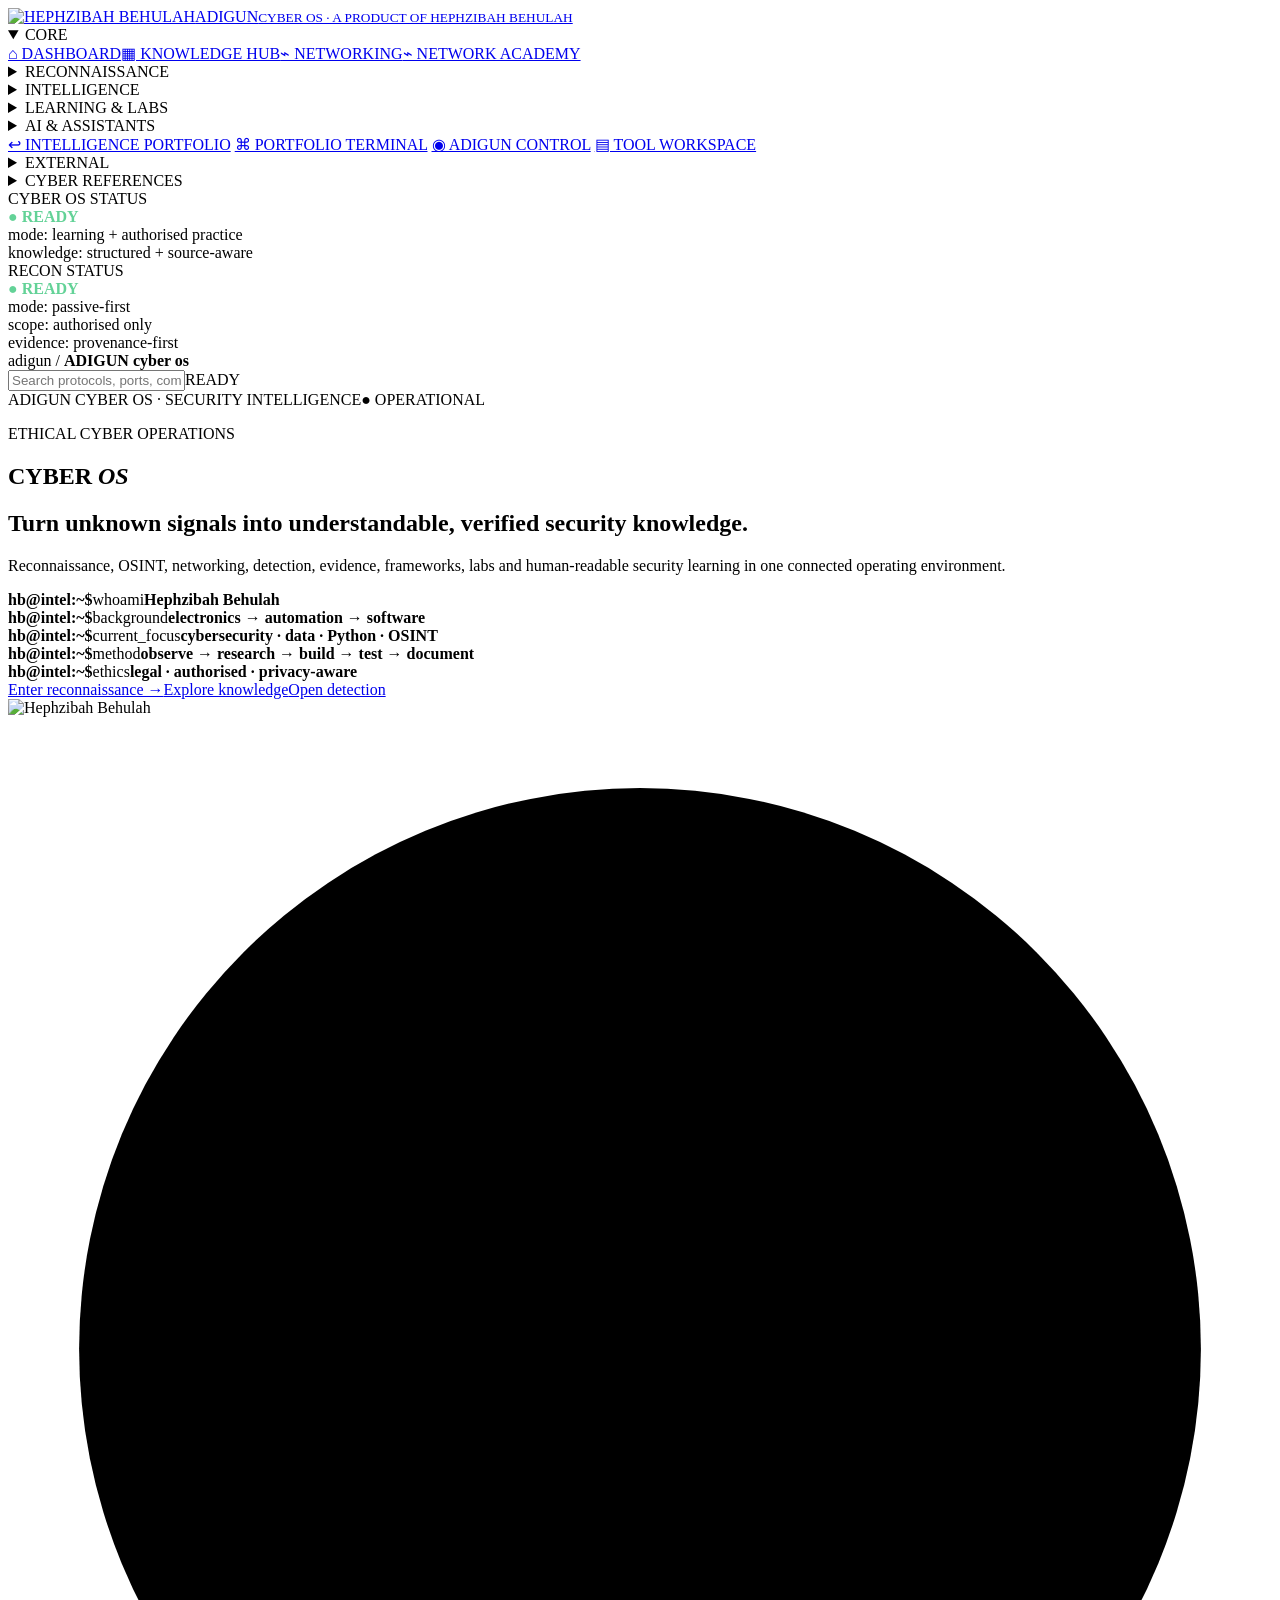
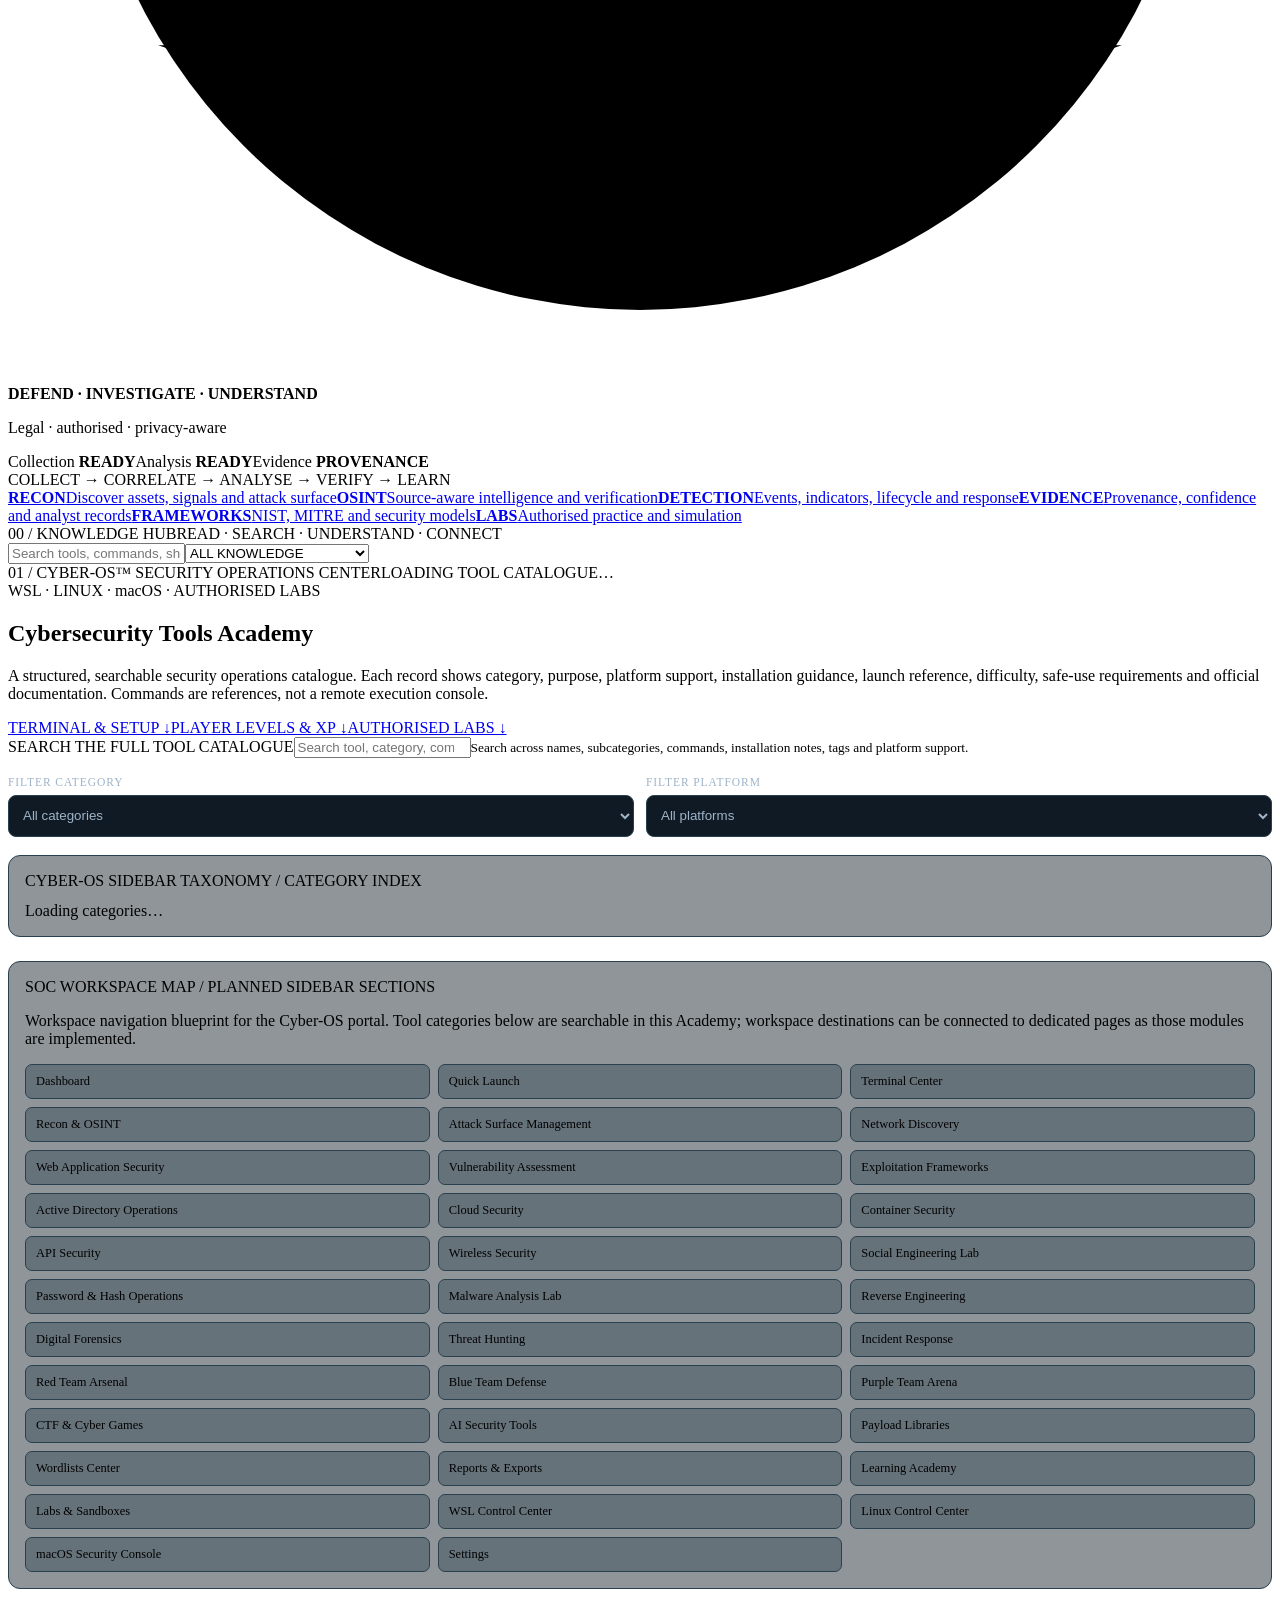
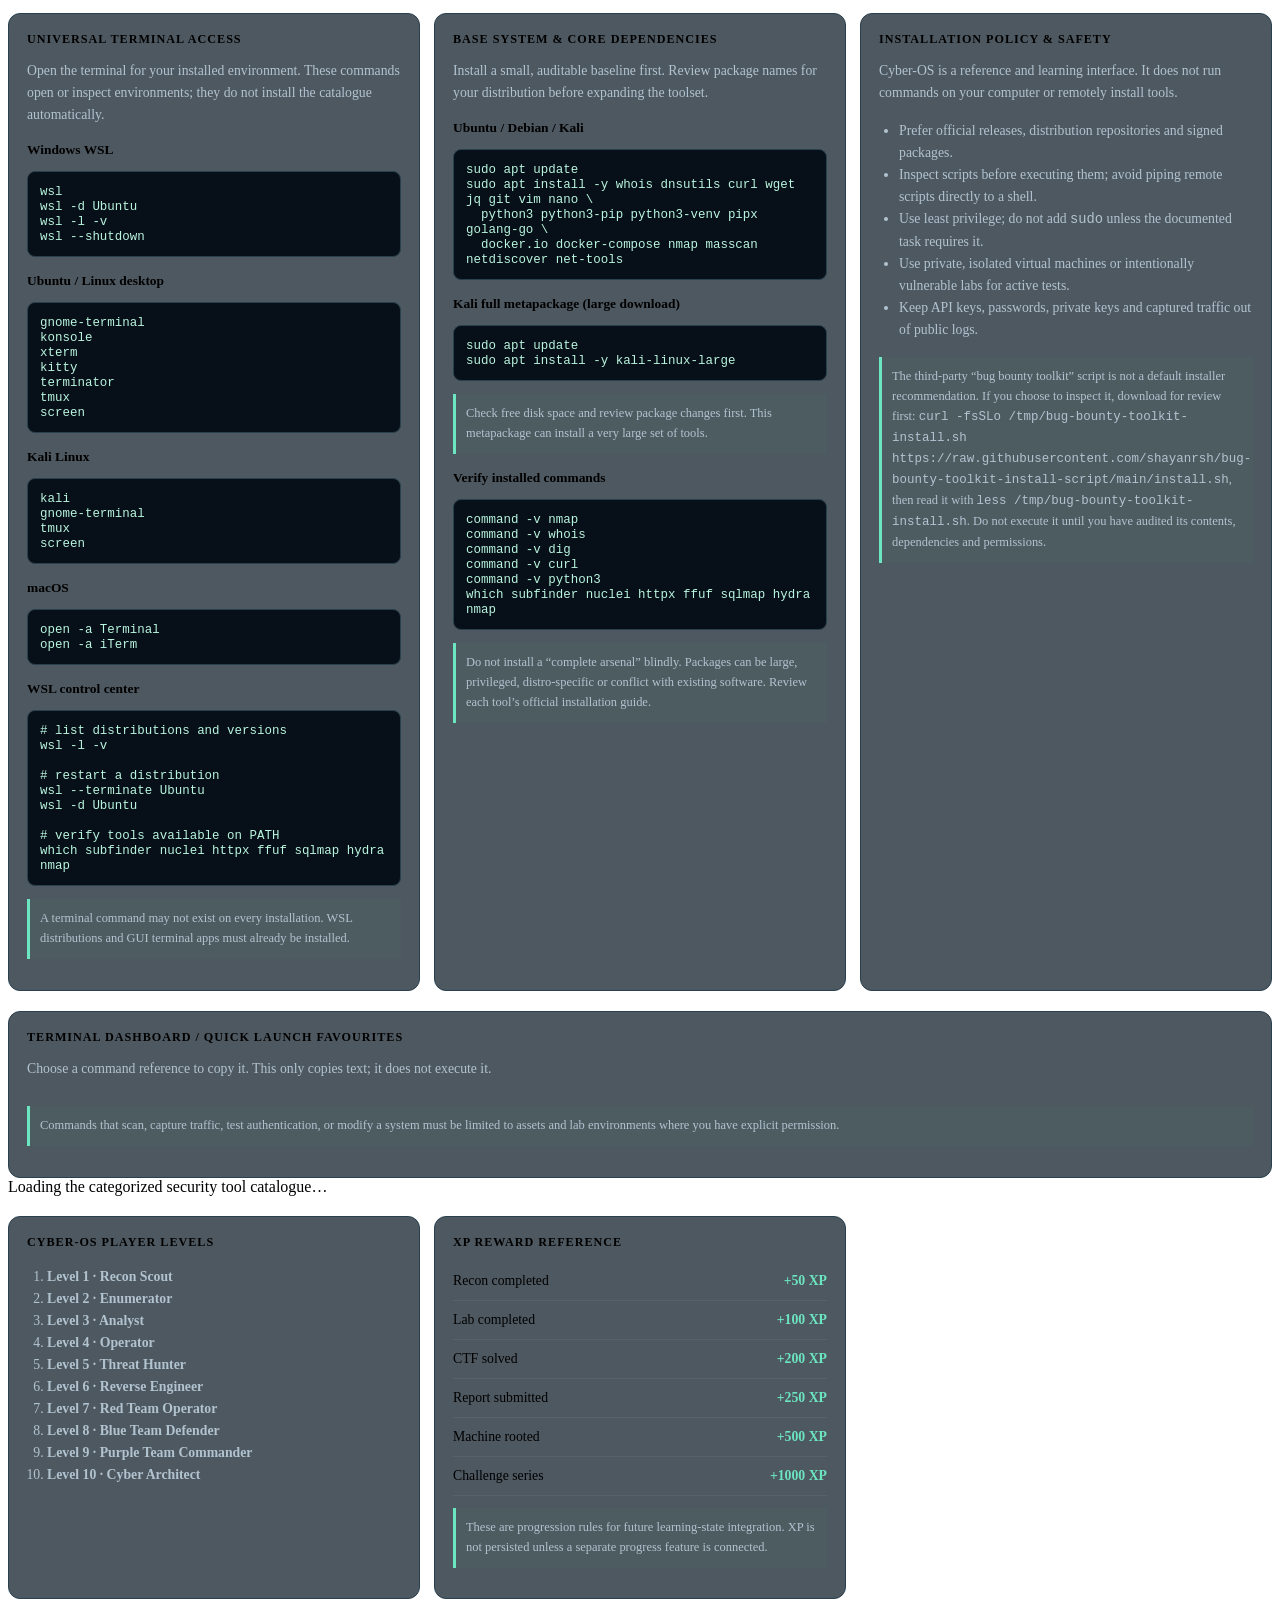
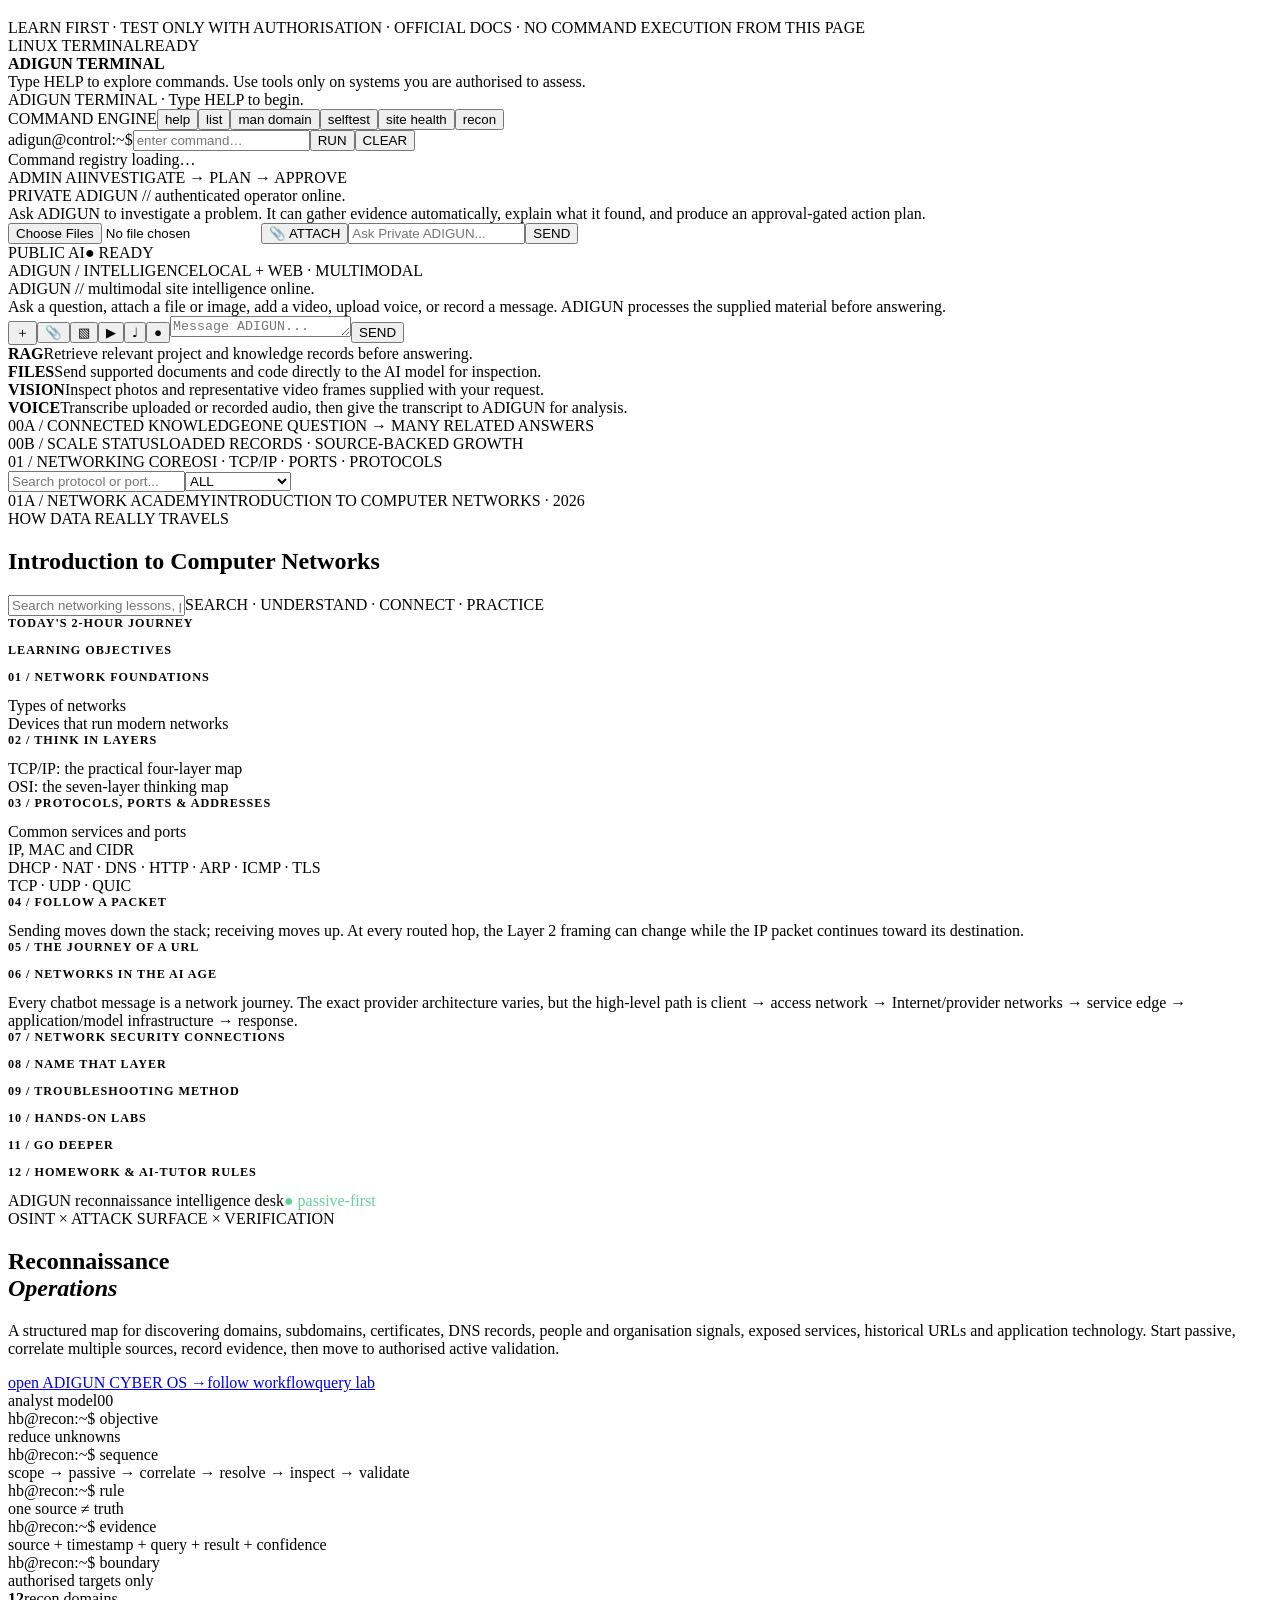
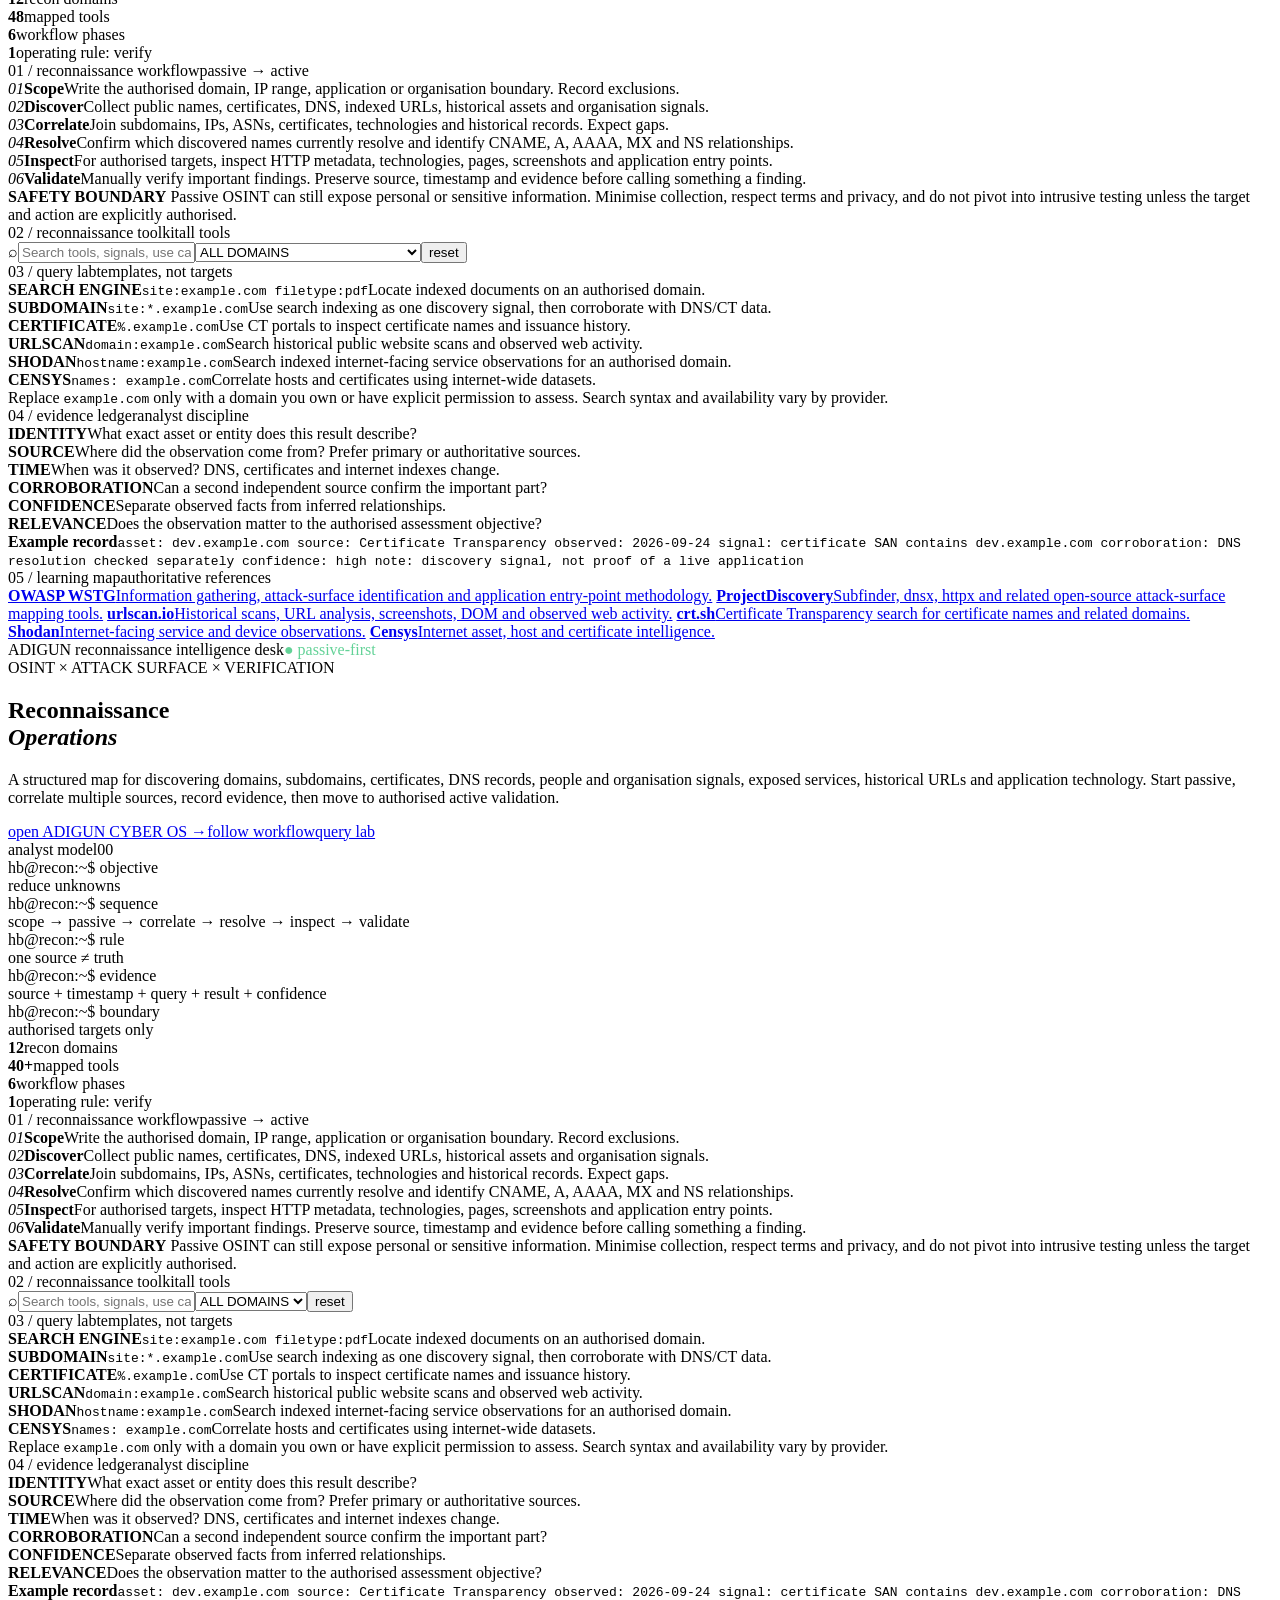
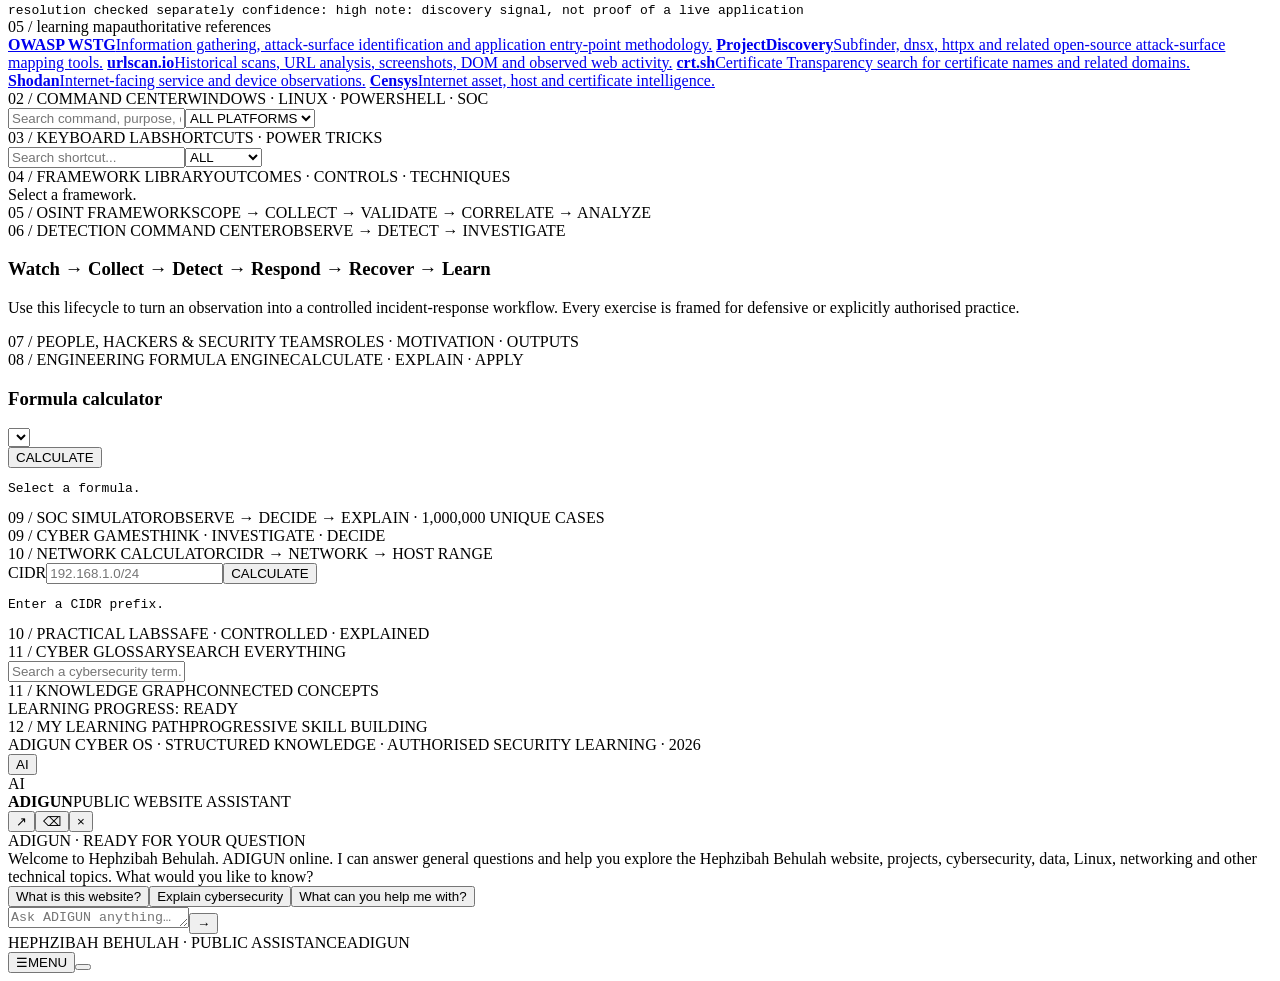
==== apps/cyber-os/index.html @ a056a383 "Stage independent Adigun Control build" ====
<!doctype html><html lang="en"><head><meta charset="utf-8"><meta name="viewport" content="width=device-width,initial-scale=1"><title>ADIGUN Cyber OS | HEPHZIBAH BEHULAH</title><meta name="description" content="ADIGUN Cyber OS, a product of HEPHZIBAH BEHULAH: cybersecurity learning, reference, simulation and investigation."><meta name="theme-color" content="#0b1220"><link rel="icon" type="image/svg+xml" href="/cyber-os/assets/adigun-cyber-os.svg"><link rel="manifest" href="/cyber-os/adigun-cyber-os.webmanifest"><meta name="robots" content="noindex,nofollow,noarchive"><link rel="preconnect" href="https://fonts.googleapis.com"><link rel="preconnect" href="https://fonts.gstatic.com" crossorigin><link href="https://fonts.googleapis.com/css2?family=Inter:wght@400;500;600;700;800&family=JetBrains+Mono:wght@400;500;700&display=swap" rel="stylesheet"><link rel="stylesheet" href="/css/osint-redesign.css?v=20261009-3"><link rel="stylesheet" href="/cyber-os/cyber-os.css?v=20261009-2"><link rel="stylesheet" href="/css/adigun-admin.css?v=20260926-1"><link rel="stylesheet" href="/css/ai-lab.css?v=20261004-1"><link rel="stylesheet" href="/cyber-os/encyclopedia.css?v=20261001-1"><link rel="stylesheet" href="/css/recon-hub.css?v=20261004-1"><link rel="stylesheet" href="/css/mobile-system.css?v=20261004-3"><link rel="stylesheet" href="/css/hb-bot-chat.css?v=20261010-1"><link rel="stylesheet" href="/css/progressive-disclosure.css?v=20261009-2"><link rel="stylesheet" href="/cyber-os/cyber-os-deck.css?v=20261011-2">
<style>
/* Hard override for Cyber OS operational status indicators; keep status green regardless of domain accent. */
body.cyber-os .os-status b,body.cyber-os .os-panel-head .live{color:#63d297!important}
/* Cyber-OS security academy expansion */
.academy-filter-row{display:grid;grid-template-columns:repeat(2,minmax(180px,1fr));gap:12px;margin:18px 0}
.academy-filter-row label{display:grid;gap:7px;font-size:.72rem;letter-spacing:.08em;color:var(--muted,#9fb4c9)}
.academy-filter-row select{width:100%;min-height:42px;padding:10px;border:1px solid var(--line,#29404e);border-radius:8px;background:var(--panel,#101a24);color:inherit}
.academy-taxonomy{margin:18px 0 24px;padding:16px;border:1px solid var(--line,#29404e);border-radius:12px;background:rgba(8,20,30,.45)}
.academy-category-nav{display:flex;flex-wrap:wrap;gap:8px;margin-top:12px}.academy-workspace-map{display:grid;grid-template-columns:repeat(3,minmax(0,1fr));gap:8px;margin-top:12px}.academy-workspace-map span{padding:9px 10px;border:1px solid var(--line,#29404e);border-radius:7px;background:rgba(28,49,64,.35);font-size:.78rem}
.academy-category-nav button,.quick-launch-grid button{border:1px solid var(--line,#29404e);border-radius:999px;padding:8px 11px;background:rgba(28,49,64,.65);color:inherit;cursor:pointer;font:inherit;font-size:.78rem}
.academy-category-nav button:hover,.quick-launch-grid button:hover{border-color:var(--accent,#6ce5c1)}
.academy-setup-grid{display:grid;grid-template-columns:repeat(3,minmax(0,1fr));gap:14px;margin:20px 0}
.academy-setup-card{min-width:0;padding:18px;border:1px solid var(--line,#29404e);border-radius:12px;background:rgba(11,24,35,.72)}
.academy-setup-card h4{margin:16px 0 6px;font-size:.84rem}
.academy-setup-card p,.academy-setup-card li{font-size:.86rem;line-height:1.6;color:var(--muted,#b2c3d0)}
.academy-setup-card ul,.academy-setup-card ol{padding-left:20px}
.academy-setup-card pre{overflow:auto;padding:12px;border-radius:8px;background:#071018;border:1px solid var(--line,#29404e);white-space:pre-wrap;overflow-wrap:anywhere}
.academy-setup-card pre code,.tool-command{font-family:ui-monospace,SFMono-Regular,Consolas,monospace;font-size:.78rem;color:#b9f5df}
.academy-note{margin-top:12px;padding:10px;border-left:3px solid var(--accent,#6ce5c1);background:rgba(65,130,117,.09);font-size:.78rem!important}
.academy-heading{font-size:.76rem;font-weight:800;letter-spacing:.08em;margin-bottom:12px}
.academy-quick-launch{margin-top:16px}
.quick-launch-grid{display:flex;flex-wrap:wrap;gap:8px}
.tool-category-group{margin:24px 0}
.tool-category-heading{display:flex;align-items:center;justify-content:space-between;gap:12px;padding:12px 0;border-bottom:1px solid var(--line,#29404e);margin-bottom:14px}
.tool-category-heading h3{margin:0;font-size:1.1rem}
.tool-category-heading span,.tool-level{font-size:.68rem;letter-spacing:.08em;color:var(--muted,#9fb4c9)}
.tool-record-grid{display:grid;grid-template-columns:repeat(2,minmax(0,1fr));gap:14px}
.cybersecurity-tool-card{min-width:0;display:flex;flex-direction:column;gap:9px;scroll-margin-top:90px}
.tool-card-top{display:flex;align-items:center;justify-content:space-between;gap:8px}
.cybersecurity-tool-card h4{margin:0;font-size:1.05rem}
.cybersecurity-tool-card>p{margin:0;line-height:1.55}
.tool-field{padding-top:9px;border-top:1px solid rgba(120,150,170,.17)}
.tool-field>span{display:block;margin-bottom:5px;font-size:.66rem;font-weight:800;letter-spacing:.09em;color:var(--muted,#9fb4c9)}
.tool-field p{margin:0;font-size:.82rem;line-height:1.55;overflow-wrap:anywhere}
.tool-command{display:block;padding:10px;border:1px solid var(--line,#29404e);border-radius:7px;background:#071018;white-space:pre-wrap;overflow-wrap:anywhere}
.tool-example{margin-top:8px!important}
.tool-meta{display:flex;flex-wrap:wrap;gap:8px;font-size:.7rem;color:var(--muted,#9fb4c9);overflow-wrap:anywhere}
.tool-doc-link{align-self:flex-start;margin-top:4px}
.xp-table>div{display:flex;justify-content:space-between;gap:12px;padding:11px 0;border-bottom:1px solid rgba(120,150,170,.17);font-size:.86rem}
.xp-table b{white-space:nowrap;color:var(--accent,#6ce5c1)}
@media(max-width:1000px){.academy-setup-grid{grid-template-columns:repeat(2,minmax(0,1fr))}}
@media(max-width:680px){.academy-filter-row,.academy-setup-grid,.tool-record-grid,.academy-workspace-map{grid-template-columns:1fr}.tool-category-heading{align-items:flex-start;flex-direction:column}}
</style><link rel="stylesheet" href="/css/adigun-sidebar.css?v=20261010-1">
</head><body class="osint-redesign cyber-os"><div class="os-shell"><aside class="os-sidebar"><a class="os-brand hb-product-lockup" href="https://hephzibahbehulah.com/" aria-label="HEPHZIBAH BEHULAH, ADIGUN Cyber OS"><span class="hb-company-wordmark"><img class="hb-company-logo" src="/_hb/hephzibah-behulah-official.jpg" alt="HEPHZIBAH BEHULAH"></span><span class="hb-brand-divider" aria-hidden="true"></span><span class="hb-product-wordmark">ADIGUN<small>CYBER OS · A PRODUCT OF HEPHZIBAH BEHULAH</small></span></a>
<details class="os-nav-dropdown" data-nav-group="core" open><summary class="os-side-label">CORE</summary><nav class="os-nav" aria-label="Core workspace">
<a class="active" href="#dashboard">⌂ DASHBOARD</a><a href="#knowledge-hub">▦ KNOWLEDGE HUB</a><a href="#networking">⌁ NETWORKING</a><a href="#network-academy">⌁ NETWORK ACADEMY</a>
</nav></details>
<details class="os-nav-dropdown" data-nav-group="reconnaissance"><summary class="os-side-label">RECONNAISSANCE</summary><nav class="os-nav" aria-label="Reconnaissance workspace">
<a href="#recon-overview">◉ RECONNAISSANCE</a><a href="#recon-workflow">⌁ WORKFLOW</a><a href="#recon-toolkit">◉ TOOLKIT</a><a href="#recon-queries">⌕ QUERY LAB</a><a href="#recon-evidence">▤ EVIDENCE</a><a href="#recon-learning">✦ LEARNING</a>
</nav></details>
<details class="os-nav-dropdown" data-nav-group="intelligence"><summary class="os-side-label">INTELLIGENCE</summary><nav class="os-nav" aria-label="Intelligence workspace">
<a href="#commands">⌘ COMMAND CENTER</a><a href="#shortcuts">⌨ KEYBOARD LAB</a><a href="#frameworks">◎ FRAMEWORKS</a><a href="#osint">◉ OSINT</a><a href="#detection">△ DETECTION</a><a href="#teams">◇ TEAMS &amp; ACTORS</a><a href="#formulas">∑ FORMULAS</a>
</nav></details>
<details class="os-nav-dropdown" data-nav-group="learning-labs"><summary class="os-side-label">LEARNING &amp; LABS</summary><nav class="os-nav" aria-label="Learning and labs">
<a href="#games">✦ CYBER GAMES</a><a href="#labs">▣ LABS</a><a href="#glossary">▤ GLOSSARY</a><a href="#learning">↗ LEARNING PATH</a><a href="#cybersecurity-tools-academy">▤ CYBERSECURITY TOOLS ACADEMY</a>
</nav></details>
<details class="os-nav-dropdown" data-nav-group="ai-assistants"><summary class="os-side-label">AI &amp; ASSISTANTS</summary><nav class="os-nav" aria-label="AI and assistants">
<a href="#terminal">▣ LINUX TERMINAL</a><a href="#operator">⌁ ADMIN AI</a><a href="#ai-agent">◉ PUBLIC AI</a>
</nav></details>
<nav class="os-nav os-nav-standalone" aria-label="Main navigation">
<a href="https://hephzibahbehulah.com/index.html">↩ INTELLIGENCE PORTFOLIO</a>
<a href="https://hephzibahbehulah.com/index.html#terminal">⌘ PORTFOLIO TERMINAL</a>
<a href="/admin">◉ ADIGUN CONTROL</a>
<a href="/admin/tools/">▤ TOOL WORKSPACE</a>
</nav>
<details class="os-nav-dropdown" data-nav-group="external"><summary class="os-side-label">EXTERNAL</summary><nav class="os-nav" aria-label="External links">
<a href="https://hephzibahbehulah.com">← PUBLIC SITE</a><a href="https://github.com/HephzibahBehulah">◉ GitHub</a><a href="https://www.linkedin.com/in/isaacoluwoleadigun">in LinkedIn</a><a href="https://x.com/HephzibahBehulah">𝕏 X</a><a href="https://www.facebook.com/HephzibahBehulah">f Facebook</a><a href="https://gitbook.io/">▤ GitBook</a>
</nav></details>
<details class="os-nav-dropdown" data-nav-group="cyber-references"><summary class="os-side-label">CYBER REFERENCES</summary><nav class="os-nav" aria-label="Cyber references">
<a href="https://owasp.org/www-project-web-security-testing-guide/">OWASP WSTG ↗</a><a href="https://projectdiscovery.io/open-source">ProjectDiscovery ↗</a><a href="https://urlscan.io/">urlscan.io ↗</a><a href="https://crt.sh/">crt.sh ↗</a>
</nav></details>
<div class="os-status">CYBER OS STATUS<br><b>● READY</b><br>mode: learning + authorised practice<br>knowledge: structured + source-aware</div><div class="os-status">RECON STATUS<br><b>● READY</b><br>mode: passive-first<br>scope: authorised only<br>evidence: provenance-first</div></aside><main class="os-main"><header class="os-top"><div class="os-breadcrumb">adigun / <b>ADIGUN cyber os</b></div><div class="cyber-top-search"><input id="globalSearch" class="os-search" placeholder="Search protocols, ports, commands, frameworks, formulas..." aria-label="Search Cyber OS"><span id="searchMeta">READY</span></div></header><div class="os-content"><section class="os-panel hb-cyber-overview" id="dashboard" aria-label="Cyber OS intelligence dashboard"><div class="hb-cyber-heading"><span>ADIGUN CYBER OS · SECURITY INTELLIGENCE</span><span class="live">● OPERATIONAL</span></div><div class="hb-cyber-grid"><div class="hb-cyber-mission"><p class="hb-hero-eyebrow">ETHICAL CYBER OPERATIONS</p><h1>CYBER <em>OS</em></h1><h2>Turn unknown signals into understandable, verified security knowledge.</h2><p>Reconnaissance, OSINT, networking, detection, evidence, frameworks, labs and human-readable security learning in one connected operating environment.</p><div class="hb-identity-console"><div><b>hb@intel:~$</b><span>whoami</span><strong>Hephzibah Behulah</strong></div><div><b>hb@intel:~$</b><span>background</span><strong>electronics → automation → software</strong></div><div><b>hb@intel:~$</b><span>current_focus</span><strong>cybersecurity · data · Python · OSINT</strong></div><div><b>hb@intel:~$</b><span>method</span><strong>observe → research → build → test → document</strong></div><div><b>hb@intel:~$</b><span>ethics</span><strong>legal · authorised · privacy-aware</strong></div></div><div class="os-actions"><a class="os-btn primary" href="#recon-overview">Enter reconnaissance →</a><a class="os-btn" href="#knowledge-hub">Explore knowledge</a><a class="os-btn" href="#detection">Open detection</a></div></div><aside class="hb-cyber-guardian"><img src="/assets/hb-logo.svg" alt="Hephzibah Behulah" width="180" height="54"><svg viewBox="0 0 320 320" role="img" aria-label="Animated ethical cybersecurity guardian"><defs><linearGradient id="hbGuard" x2="1" y2="1"><stop stop-color="#6ee7ff"/><stop offset="1" stop-color="#a78bfa"/></linearGradient></defs><circle class="hb-guardian-ring" cx="160" cy="160" r="142"/><circle class="hb-guardian-ring inner" cx="160" cy="160" r="116"/><path class="hb-guardian-hood" d="M78 237Q74 107 160 66Q246 107 242 237L213 262H107Z"/><path class="hb-guardian-face" d="M110 149Q160 119 210 149L200 213Q160 248 120 213Z"/><path class="hb-guardian-visor" d="M113 166L149 177M207 166L171 177"/><path class="hb-guardian-lock" d="M146 202V191A14 14 0 0 1 174 191V202M140 202H180V229H140Z"/><path class="hb-guardian-scan" d="M76 155H244"/><path class="hb-guardian-circuit" d="M36 115H65V96H95M284 115H255V96H225M38 235H68V254H95M282 235H252V254H225"/></svg><strong>DEFEND · INVESTIGATE · UNDERSTAND</strong><p>Legal · authorised · privacy-aware</p><div class="hb-cyber-signals"><span>Collection <b>READY</b></span><span>Analysis <b>READY</b></span><span>Evidence <b>PROVENANCE</b></span></div></aside></div><div class="hb-cyber-workflow" aria-label="Intelligence workflow">COLLECT <span>→</span> CORRELATE <span>→</span> ANALYSE <span>→</span> VERIFY <span>→</span> LEARN</div><nav class="hb-cyber-capabilities" aria-label="Cyber OS capability map"><a href="#recon-overview"><b>RECON</b><span>Discover assets, signals and attack surface</span></a><a href="#osint"><b>OSINT</b><span>Source-aware intelligence and verification</span></a><a href="#detection"><b>DETECTION</b><span>Events, indicators, lifecycle and response</span></a><a href="#recon-evidence"><b>EVIDENCE</b><span>Provenance, confidence and analyst records</span></a><a href="#frameworks"><b>FRAMEWORKS</b><span>NIST, MITRE and security models</span></a><a href="#labs"><b>LABS</b><span>Authorised practice and simulation</span></a></nav></section><div class="cyber-stats cyber-deck-stats" id="stats"></div><section class="os-panel" id="knowledge-hub"><div class="os-panel-head"><span>00 / KNOWLEDGE HUB</span><span>READ · SEARCH · UNDERSTAND · CONNECT</span></div><div id="hubCatalogs" class="cyber-grid"></div><div class="detail-panel" id="hubModels"></div><div class="panel-tools"><input id="hubSearch" placeholder="Search tools, commands, shortcuts, ports, models, hackers, teams, electronics..."><select id="hubFilter"><option value="all">ALL KNOWLEDGE</option><option value="networkTools">NETWORK TOOLS</option><option value="cybersecurityTools">CYBERSECURITY TOOLS</option><option value="protocols">PORTS & PROTOCOLS</option><option value="windowsCommands">WINDOWS COMMANDS</option><option value="linuxCommands">LINUX COMMANDS</option><option value="shortcuts">KEYBOARD SHORTCUTS</option><option value="powerTricks">POWER TRICKS</option><option value="suspicious">SUSPICIOUS ACTIVITY</option><option value="hackerTypes">HACKER TYPES</option><option value="teams">SECURITY TEAMS</option><option value="platforms">SECURITY PLATFORMS</option><option value="electronics">ELECTRONICS</option></select></div><div id="hubResults" class="cyber-grid"></div></section><section class="os-panel cybersecurity-tools-academy" id="cybersecurity-tools-academy">
<div class="os-panel-head"><span>01 / CYBER-OS™ SECURITY OPERATIONS CENTER</span><span id="cybersecurityToolsAcademyCount">LOADING TOOL CATALOGUE…</span></div>
<div class="cyber-tools-academy-intro">
<div><span class="os-kicker">WSL · LINUX · macOS · AUTHORISED LABS</span><h2>Cybersecurity Tools Academy</h2><p>A structured, searchable security operations catalogue. Each record shows category, purpose, platform support, installation guidance, launch reference, difficulty, safe-use requirements and official documentation. Commands are references, not a remote execution console.</p><div class="os-actions"><a class="os-btn primary" href="#cyber-os-terminal-reference">TERMINAL & SETUP ↓</a><a class="os-btn" href="#cyber-os-player-levels">PLAYER LEVELS & XP ↓</a><a class="os-btn" href="#labs">AUTHORISED LABS ↓</a></div></div>
<label class="cyber-tools-academy-search"><span>SEARCH THE FULL TOOL CATALOGUE</span><input id="cybersecurityToolsAcademySearch" type="search" placeholder="Search tool, category, command, platform, purpose…" aria-label="Search cybersecurity tools academy"><small>Search across names, subcategories, commands, installation notes, tags and platform support.</small></label>
</div>
<div class="academy-filter-row"><label>FILTER CATEGORY<select id="cybersecurityToolsAcademyCategory"><option value="all">All categories</option></select></label><label>FILTER PLATFORM<select id="cybersecurityToolsAcademyPlatform"><option value="all">All platforms</option><option>WSL</option><option>Linux</option><option>macOS</option><option>Windows</option><option>Browser</option></select></label></div>
<div class="academy-taxonomy"><div class="academy-subheading">CYBER-OS SIDEBAR TAXONOMY / CATEGORY INDEX</div><div id="cybersecurityToolsAcademyCategoryNav" class="academy-category-nav"><span>Loading categories…</span></div></div>
<div class="academy-taxonomy"><div class="academy-subheading">SOC WORKSPACE MAP / PLANNED SIDEBAR SECTIONS</div><p>Workspace navigation blueprint for the Cyber-OS portal. Tool categories below are searchable in this Academy; workspace destinations can be connected to dedicated pages as those modules are implemented.</p><div class="academy-workspace-map">
<span>Dashboard</span><span>Quick Launch</span><span>Terminal Center</span><span>Recon & OSINT</span><span>Attack Surface Management</span><span>Network Discovery</span><span>Web Application Security</span><span>Vulnerability Assessment</span><span>Exploitation Frameworks</span><span>Active Directory Operations</span><span>Cloud Security</span><span>Container Security</span><span>API Security</span><span>Wireless Security</span><span>Social Engineering Lab</span><span>Password & Hash Operations</span><span>Malware Analysis Lab</span><span>Reverse Engineering</span><span>Digital Forensics</span><span>Threat Hunting</span><span>Incident Response</span><span>Red Team Arsenal</span><span>Blue Team Defense</span><span>Purple Team Arena</span><span>CTF & Cyber Games</span><span>AI Security Tools</span><span>Payload Libraries</span><span>Wordlists Center</span><span>Reports & Exports</span><span>Learning Academy</span><span>Labs & Sandboxes</span><span>WSL Control Center</span><span>Linux Control Center</span><span>macOS Security Console</span><span>Settings</span>
</div></div>
<div id="cyber-os-terminal-reference" class="academy-setup-grid">
<article class="academy-setup-card"><div class="academy-heading">UNIVERSAL TERMINAL ACCESS</div><p>Open the terminal for your installed environment. These commands open or inspect environments; they do not install the catalogue automatically.</p><h4>Windows WSL</h4><pre><code>wsl
wsl -d Ubuntu
wsl -l -v
wsl --shutdown</code></pre><h4>Ubuntu / Linux desktop</h4><pre><code>gnome-terminal
konsole
xterm
kitty
terminator
tmux
screen</code></pre><h4>Kali Linux</h4><pre><code>kali
gnome-terminal
tmux
screen</code></pre><h4>macOS</h4><pre><code>open -a Terminal
open -a iTerm</code></pre><h4>WSL control center</h4><pre><code># list distributions and versions
wsl -l -v

# restart a distribution
wsl --terminate Ubuntu
wsl -d Ubuntu

# verify tools available on PATH
which subfinder nuclei httpx ffuf sqlmap hydra nmap</code></pre><p class="academy-note">A terminal command may not exist on every installation. WSL distributions and GUI terminal apps must already be installed.</p></article>
<article class="academy-setup-card"><div class="academy-heading">BASE SYSTEM & CORE DEPENDENCIES</div><p>Install a small, auditable baseline first. Review package names for your distribution before expanding the toolset.</p><h4>Ubuntu / Debian / Kali</h4><pre><code>sudo apt update
sudo apt install -y whois dnsutils curl wget jq git vim nano \
  python3 python3-pip python3-venv pipx golang-go \
  docker.io docker-compose nmap masscan netdiscover net-tools</code></pre><h4>Kali full metapackage (large download)</h4><pre><code>sudo apt update
sudo apt install -y kali-linux-large</code></pre><p class="academy-note">Check free disk space and review package changes first. This metapackage can install a very large set of tools.</p><h4>Verify installed commands</h4><pre><code>command -v nmap
command -v whois
command -v dig
command -v curl
command -v python3
which subfinder nuclei httpx ffuf sqlmap hydra nmap</code></pre><p class="academy-note">Do not install a “complete arsenal” blindly. Packages can be large, privileged, distro-specific or conflict with existing software. Review each tool’s official installation guide.</p></article>
<article class="academy-setup-card"><div class="academy-heading">INSTALLATION POLICY & SAFETY</div><p>Cyber-OS is a reference and learning interface. It does not run commands on your computer or remotely install tools.</p><ul><li>Prefer official releases, distribution repositories and signed packages.</li><li>Inspect scripts before executing them; avoid piping remote scripts directly to a shell.</li><li>Use least privilege; do not add <code>sudo</code> unless the documented task requires it.</li><li>Use private, isolated virtual machines or intentionally vulnerable labs for active tests.</li><li>Keep API keys, passwords, private keys and captured traffic out of public logs.</li></ul><p class="academy-note">The third-party “bug bounty toolkit” script is not a default installer recommendation. If you choose to inspect it, download for review first: <code>curl -fsSLo /tmp/bug-bounty-toolkit-install.sh https://raw.githubusercontent.com/shayanrsh/bug-bounty-toolkit-install-script/main/install.sh</code>, then read it with <code>less /tmp/bug-bounty-toolkit-install.sh</code>. Do not execute it until you have audited its contents, dependencies and permissions.</p></article>
</div>
<div class="academy-setup-card academy-quick-launch"><div class="academy-heading">TERMINAL DASHBOARD / QUICK LAUNCH FAVOURITES</div><p>Choose a command reference to copy it. This only copies text; it does not execute it.</p><div class="quick-launch-grid" id="cyberOsQuickLaunch"></div><p class="academy-note">Commands that scan, capture traffic, test authentication, or modify a system must be limited to assets and lab environments where you have explicit permission.</p></div>
<div id="cybersecurityToolsAcademyGrid" class="cyber-grid academy-tool-groups" aria-live="polite"><div class="detail-panel">Loading the categorized security tool catalogue…</div></div>
<div id="cyber-os-player-levels" class="academy-setup-grid academy-gamification"><article class="academy-setup-card"><div class="academy-heading">CYBER-OS PLAYER LEVELS</div><ol><li><b>Level 1 · Recon Scout</b></li><li><b>Level 2 · Enumerator</b></li><li><b>Level 3 · Analyst</b></li><li><b>Level 4 · Operator</b></li><li><b>Level 5 · Threat Hunter</b></li><li><b>Level 6 · Reverse Engineer</b></li><li><b>Level 7 · Red Team Operator</b></li><li><b>Level 8 · Blue Team Defender</b></li><li><b>Level 9 · Purple Team Commander</b></li><li><b>Level 10 · Cyber Architect</b></li></ol></article><article class="academy-setup-card"><div class="academy-heading">XP REWARD REFERENCE</div><div class="xp-table"><div><span>Recon completed</span><b>+50 XP</b></div><div><span>Lab completed</span><b>+100 XP</b></div><div><span>CTF solved</span><b>+200 XP</b></div><div><span>Report submitted</span><b>+250 XP</b></div><div><span>Machine rooted</span><b>+500 XP</b></div><div><span>Challenge series</span><b>+1000 XP</b></div></div><p class="academy-note">These are progression rules for future learning-state integration. XP is not persisted unless a separate progress feature is connected.</p></article></div>
<div class="cyber-tools-academy-foot">LEARN FIRST · TEST ONLY WITH AUTHORISATION · OFFICIAL DOCS · NO COMMAND EXECUTION FROM THIS PAGE</div>
</section>
<section class="os-panel admin-section" id="terminal"><div class="os-panel-head"><span>LINUX TERMINAL</span><span id="terminalState">READY</span></div><div class="admin-terminal" aria-label="ADIGUN Control Terminal"><div class="admin-terminal-banner"><strong>ADIGUN TERMINAL</strong><br>Type HELP to explore commands. Use tools only on systems you are authorised to assess.</div><div id="adigunTerminal" class="admin-terminal-screen" role="log" aria-live="polite"><div class="admin-terminal-line system">ADIGUN TERMINAL · Type HELP to begin.</div></div><div class="admin-terminal-composer"><div class="admin-terminal-hints"><span>COMMAND ENGINE</span><button type="button" data-terminal-command="help">help</button><button type="button" data-terminal-command="list">list</button><button type="button" data-terminal-command="man domain">man domain</button><button type="button" data-terminal-command="selftest">selftest</button><button type="button" data-terminal-command="site health">site health</button><button type="button" data-terminal-command="recon">recon</button></div><div class="admin-terminal-input-row"><span class="admin-terminal-prompt">adigun@control:~$</span><input id="terminalCommand" class="admin-terminal-command" list="terminalCommands" placeholder="enter command…" autocomplete="off" spellcheck="false" aria-label="Terminal command"><datalist id="terminalCommands"></datalist><button class="os-btn primary" id="terminalRun" type="button">RUN</button><button class="os-btn" id="terminalClear" type="button">CLEAR</button></div><div class="admin-terminal-status" id="terminalMeta">Command registry loading…</div></div></div></section>

<section class="os-panel admin-section" id="operator"><div class="os-panel-head"><span>ADMIN AI</span><span>INVESTIGATE → PLAN → APPROVE</span></div><div class="admin-chat"><div class="admin-chat-messages" id="adminMessages"><div class="admin-chat-message system">PRIVATE ADIGUN // authenticated operator online.</div><div class="admin-chat-message assistant">Ask ADIGUN to investigate a problem. It can gather evidence automatically, explain what it found, and produce an approval-gated action plan.</div></div><div class="admin-attachments" id="adminAttachmentChips"></div><div class="admin-chat-input"><input id="adminAttachmentInput" type="file" multiple accept=".pdf,.doc,.docx,.txt,.md,.csv,.json,.log,.xml,.xlsx,.xls,.yaml,.yml,.js,.ts,.py,.html,.css,.sql,.sh,.png,.jpg,.jpeg,.webp,.gif"><button class="os-btn" id="adminAttach" type="button">📎 ATTACH</button><input id="adminInput" placeholder="Ask Private ADIGUN..." autocomplete="off"><button id="adminSend" class="os-btn primary" type="button">SEND</button></div></div></section>

<section class="os-panel ai-section admin-section" id="ai-agent"><div class="os-panel-head"><span>PUBLIC AI</span><span id="aiState">● READY</span></div><div class="ai-agent-grid"><div class="ai-console"><div class="ai-console-head"><span>ADIGUN / INTELLIGENCE</span><span>LOCAL + WEB · MULTIMODAL</span></div><div id="aiMessages" class="ai-messages"><div class="ai-message system">ADIGUN // multimodal site intelligence online.</div><div class="ai-message assistant">Ask a question, attach a file or image, add a video, upload voice, or record a message. ADIGUN processes the supplied material before answering.</div></div><div class="ai-composer"><div id="aiAttachmentChips" class="ai-attachment-chips" aria-live="polite"></div><div class="ai-input-row"><button id="aiAdd" class="ai-icon-btn" type="button" title="Add an attachment" aria-label="Add an attachment">＋</button><button id="aiFile" class="ai-icon-btn" type="button" title="Attach a file" aria-label="Attach a file">📎</button><button id="aiPhoto" class="ai-icon-btn" type="button" title="Attach a photo or image" aria-label="Attach a photo or image">▧</button><button id="aiVideo" class="ai-icon-btn" type="button" title="Attach a video" aria-label="Attach a video">▶</button><button id="aiVoice" class="ai-icon-btn" type="button" title="Attach voice or audio" aria-label="Attach voice or audio">♩</button><button id="aiRecord" class="ai-icon-btn record" type="button" title="Record a voice message" aria-label="Record a voice message">●</button><textarea id="aiInput" rows="1" placeholder="Message ADIGUN... attach files, photos or video, add voice, or record." autocomplete="off"></textarea><button id="aiSend" class="os-btn primary" type="button">SEND</button></div><input id="aiFileInput" type="file" hidden multiple accept=".pdf,.doc,.docx,.txt,.md,.csv,.json,.log,.xml,.xlsx,.xls,.yaml,.yml,.js,.ts,.py,.html,.css,.sql,.sh,.zip,.rtf,.odt,.ods,.ppt,.pptx"><input id="aiPhotoInput" type="file" hidden multiple accept="image/png,image/jpeg,image/webp,image/gif"><input id="aiVideoInput" type="file" hidden multiple accept="video/mp4,video/webm,video/quicktime,video/x-matroska"><input id="aiVoiceInput" type="file" hidden multiple accept="audio/*"></div></div><div class="ai-capabilities"><div class="ai-card"><b>RAG</b><span>Retrieve relevant project and knowledge records before answering.</span></div><div class="ai-card"><b>FILES</b><span>Send supported documents and code directly to the AI model for inspection.</span></div><div class="ai-card"><b>VISION</b><span>Inspect photos and representative video frames supplied with your request.</span></div><div class="ai-card"><b>VOICE</b><span>Transcribe uploaded or recorded audio, then give the transcript to ADIGUN for analysis.</span></div></div></div></section><section class="os-panel" id="connected-search"><div class="os-panel-head"><span>00A / CONNECTED KNOWLEDGE</span><span>ONE QUESTION → MANY RELATED ANSWERS</span></div><div id="knowledgeResult"></div></section><section class="os-panel" id="scale"><div class="os-panel-head"><span>00B / SCALE STATUS</span><span>LOADED RECORDS · SOURCE-BACKED GROWTH</span></div><div id="scaleStatus" class="cyber-grid"></div></section><section class="os-panel" id="networking"><div class="os-panel-head"><span>01 / NETWORKING CORE</span><span>OSI · TCP/IP · PORTS · PROTOCOLS</span></div><div class="panel-tools"><input id="networkSearch" placeholder="Search protocol or port..."><select id="networkFilter"><option value="all">ALL</option><option value="protocol">PROTOCOLS</option><option value="port">PORTS</option><option value="layer">LAYERS</option></select></div><div id="networkGrid" class="cyber-grid"></div></section><section class="os-panel network-academy-panel" id="network-academy">
<div class="os-panel-head"><span>01A / NETWORK ACADEMY</span><span>INTRODUCTION TO COMPUTER NETWORKS · 2026</span></div>
<div class="network-academy-hero">
<div><div class="os-kicker">HOW DATA REALLY TRAVELS</div><h2 id="networkAcademyTitle">Introduction to Computer Networks</h2><p id="networkAcademySubtitle"></p><p id="networkAcademyMission" class="academy-mission"></p></div>
<div class="academy-search"><input id="networkAcademySearch" placeholder="Search networking lessons, protocols, layers, labs..."><span>SEARCH · UNDERSTAND · CONNECT · PRACTICE</span></div>
</div>
<div class="academy-block"><div class="academy-heading">TODAY'S 2-HOUR JOURNEY</div><div id="networkJourney" class="academy-timeline-grid"></div></div>
<div class="academy-block"><div class="academy-heading">LEARNING OBJECTIVES</div><div id="networkObjectives" class="cyber-grid"></div></div>
<div class="academy-block"><div class="academy-heading">01 / NETWORK FOUNDATIONS</div><div class="academy-subheading">Types of networks</div><div id="networkTypes" class="cyber-grid"></div><div class="academy-subheading">Devices that run modern networks</div><div id="networkDevices" class="cyber-grid"></div></div>
<div class="academy-block"><div class="academy-heading">02 / THINK IN LAYERS</div><div class="academy-subheading">TCP/IP: the practical four-layer map</div><div id="tcpipLayers" class="cyber-grid"></div><div class="academy-subheading">OSI: the seven-layer thinking map</div><div id="osiLayers" class="cyber-grid"></div></div>
<div class="academy-block"><div class="academy-heading">03 / PROTOCOLS, PORTS & ADDRESSES</div><div class="academy-subheading">Common services and ports</div><div id="networkProtocols" class="cyber-grid"></div><div class="academy-subheading">IP, MAC and CIDR</div><div id="networkAddresses" class="cyber-grid"></div><div class="academy-subheading">DHCP · NAT · DNS · HTTP · ARP · ICMP · TLS</div><div id="networkServices" class="cyber-grid"></div><div class="academy-subheading">TCP · UDP · QUIC</div><div id="networkTransport" class="cyber-grid"></div></div>
<div class="academy-block"><div class="academy-heading">04 / FOLLOW A PACKET</div><div id="packetJourney" class="academy-steps"></div><div class="academy-callout">Sending moves down the stack; receiving moves up. At every routed hop, the Layer 2 framing can change while the IP packet continues toward its destination.</div></div>
<div class="academy-block"><div class="academy-heading">05 / THE JOURNEY OF A URL</div><div id="urlJourney" class="academy-steps"></div></div>
<div class="academy-block"><div class="academy-heading">06 / NETWORKS IN THE AI AGE</div><div class="academy-callout">Every chatbot message is a network journey. The exact provider architecture varies, but the high-level path is client → access network → Internet/provider networks → service edge → application/model infrastructure → response.</div><div id="aiJourney" class="academy-steps"></div></div>
<div class="academy-block"><div class="academy-heading">07 / NETWORK SECURITY CONNECTIONS</div><div id="networkSecurity" class="cyber-grid"></div></div>
<div class="academy-block"><div class="academy-heading">08 / NAME THAT LAYER</div><div id="networkGame" class="academy-game"></div><div id="networkGameResult" class="academy-game-result"></div></div>
<div class="academy-block"><div class="academy-heading">09 / TROUBLESHOOTING METHOD</div><div id="networkTroubleshooting" class="academy-steps"></div></div>
<div class="academy-block"><div class="academy-heading">10 / HANDS-ON LABS</div><div id="networkLabs" class="cyber-grid"></div></div>
<div class="academy-block"><div class="academy-heading">11 / GO DEEPER</div><div id="networkMore" class="cyber-grid"></div></div>
<div class="academy-block"><div class="academy-heading">12 / HOMEWORK & AI-TUTOR RULES</div><div id="networkHomework" class="cyber-grid"></div></div>
</section><section class="recon-hero" id="recon-overview">
<div class="os-panel"><div class="os-panel-head"><span>ADIGUN reconnaissance intelligence desk</span><span class="live">● passive-first</span></div><div class="os-panel-body">
<div class="os-kicker">OSINT × ATTACK SURFACE × VERIFICATION</div>
<h1 class="os-title">Reconnaissance<br><em>Operations</em></h1>
<p class="os-lead">A structured map for discovering domains, subdomains, certificates, DNS records, people and organisation signals, exposed services, historical URLs and application technology. Start passive, correlate multiple sources, record evidence, then move to authorised active validation.</p>
<div class="os-actions"><a class="os-btn primary" href="#recon-overview">open ADIGUN CYBER OS →</a><a class="os-btn" href="#recon-workflow">follow workflow</a><a class="os-btn" href="#recon-queries">query lab</a></div>
</div></div>
<div class="os-panel"><div class="os-panel-head"><span>analyst model</span><span>00</span></div><div class="os-panel-body recon-console">
<div><span class="prompt">hb@recon:~$</span> objective</div><div class="value">reduce unknowns</div>
<div><span class="prompt">hb@recon:~$</span> sequence</div><div>scope → passive → correlate → resolve → inspect → validate</div>
<div><span class="prompt">hb@recon:~$</span> rule</div><div class="key">one source ≠ truth</div>
<div><span class="prompt">hb@recon:~$</span> evidence</div><div>source + timestamp + query + result + confidence</div>
<div><span class="prompt">hb@recon:~$</span> boundary</div><div class="key">authorised targets only</div>
</div></div>
</section>

<div class="recon-stats"><div><b>12</b><span>recon domains</span></div><div><b id="toolCount">40+</b><span>mapped tools</span></div><div><b>6</b><span>workflow phases</span></div><div><b>1</b><span>operating rule: verify</span></div></div>

<section class="os-panel" id="recon-workflow"><div class="os-panel-head"><span>01 / reconnaissance workflow</span><span>passive → active</span></div>
<div class="workflow">
<div class="flow-card"><i>01</i><b>Scope</b><span>Write the authorised domain, IP range, application or organisation boundary. Record exclusions.</span></div>
<div class="flow-card"><i>02</i><b>Discover</b><span>Collect public names, certificates, DNS, indexed URLs, historical assets and organisation signals.</span></div>
<div class="flow-card"><i>03</i><b>Correlate</b><span>Join subdomains, IPs, ASNs, certificates, technologies and historical records. Expect gaps.</span></div>
<div class="flow-card"><i>04</i><b>Resolve</b><span>Confirm which discovered names currently resolve and identify CNAME, A, AAAA, MX and NS relationships.</span></div>
<div class="flow-card"><i>05</i><b>Inspect</b><span>For authorised targets, inspect HTTP metadata, technologies, pages, screenshots and application entry points.</span></div>
<div class="flow-card"><i>06</i><b>Validate</b><span>Manually verify important findings. Preserve source, timestamp and evidence before calling something a finding.</span></div>
</div>
<div class="recon-warning"><b>SAFETY BOUNDARY</b> Passive OSINT can still expose personal or sensitive information. Minimise collection, respect terms and privacy, and do not pivot into intrusive testing unless the target and action are explicitly authorised.</div>
</section>

<section class="os-panel" id="recon-toolkit"><div class="os-panel-head"><span>02 / reconnaissance toolkit</span><span id="toolResultCount">all tools</span></div>
<div class="resource-controls recon-controls"><label><span>⌕</span><input id="toolSearch" placeholder="Search tools, signals, use cases..."></label><select id="toolCategory"><option value="all">ALL DOMAINS</option></select><button id="toolReset" class="os-mini" type="button">reset</button></div>
<div id="toolGrid" class="recon-grid"></div>
</section>

<section class="os-panel" id="recon-queries"><div class="os-panel-head"><span>03 / query lab</span><span>templates, not targets</span></div>
<div class="query-grid">
<div class="query-card"><b>SEARCH ENGINE</b><code>site:example.com filetype:pdf</code><span>Locate indexed documents on an authorised domain.</span></div>
<div class="query-card"><b>SUBDOMAIN</b><code>site:*.example.com</code><span>Use search indexing as one discovery signal, then corroborate with DNS/CT data.</span></div>
<div class="query-card"><b>CERTIFICATE</b><code>%.example.com</code><span>Use CT portals to inspect certificate names and issuance history.</span></div>
<div class="query-card"><b>URLSCAN</b><code>domain:example.com</code><span>Search historical public website scans and observed web activity.</span></div>
<div class="query-card"><b>SHODAN</b><code>hostname:example.com</code><span>Search indexed internet-facing service observations for an authorised domain.</span></div>
<div class="query-card"><b>CENSYS</b><code>names: example.com</code><span>Correlate hosts and certificates using internet-wide datasets.</span></div>
</div>
<div class="query-tip">Replace <code>example.com</code> only with a domain you own or have explicit permission to assess. Search syntax and availability vary by provider.</div>
</section>

<section class="os-panel" id="recon-evidence"><div class="os-panel-head"><span>04 / evidence ledger</span><span>analyst discipline</span></div>
<div class="evidence-grid">
<div><b>IDENTITY</b><span>What exact asset or entity does this result describe?</span></div>
<div><b>SOURCE</b><span>Where did the observation come from? Prefer primary or authoritative sources.</span></div>
<div><b>TIME</b><span>When was it observed? DNS, certificates and internet indexes change.</span></div>
<div><b>CORROBORATION</b><span>Can a second independent source confirm the important part?</span></div>
<div><b>CONFIDENCE</b><span>Separate observed facts from inferred relationships.</span></div>
<div><b>RELEVANCE</b><span>Does the observation matter to the authorised assessment objective?</span></div>
</div>
<div class="evidence-example"><b>Example record</b><code>asset: dev.example.com
source: Certificate Transparency
observed: 2026-09-24
signal: certificate SAN contains dev.example.com
corroboration: DNS resolution checked separately
confidence: high
note: discovery signal, not proof of a live application</code></div>
</section>

<section class="os-panel" id="recon-learning"><div class="os-panel-head"><span>05 / learning map</span><span>authoritative references</span></div>
<div class="learning-grid">
<a href="https://owasp.org/www-project-web-security-testing-guide/" target="_blank" rel="noopener"><b>OWASP WSTG</b><span>Information gathering, attack-surface identification and application entry-point methodology.</span></a>
<a href="https://projectdiscovery.io/open-source" target="_blank" rel="noopener"><b>ProjectDiscovery</b><span>Subfinder, dnsx, httpx and related open-source attack-surface mapping tools.</span></a>
<a href="https://urlscan.io/docs/" target="_blank" rel="noopener"><b>urlscan.io</b><span>Historical scans, URL analysis, screenshots, DOM and observed web activity.</span></a>
<a href="https://crt.sh/" target="_blank" rel="noopener"><b>crt.sh</b><span>Certificate Transparency search for certificate names and related domains.</span></a>
<a href="https://www.shodan.io/" target="_blank" rel="noopener"><b>Shodan</b><span>Internet-facing service and device observations.</span></a>
<a href="https://search.censys.io/" target="_blank" rel="noopener"><b>Censys</b><span>Internet asset, host and certificate intelligence.</span></a>
</div>
</section>

<section class="recon-hero" id="recon-overview">
<div class="os-panel"><div class="os-panel-head"><span>ADIGUN reconnaissance intelligence desk</span><span class="live">● passive-first</span></div><div class="os-panel-body">
<div class="os-kicker">OSINT × ATTACK SURFACE × VERIFICATION</div>
<h1 class="os-title">Reconnaissance<br><em>Operations</em></h1>
<p class="os-lead">A structured map for discovering domains, subdomains, certificates, DNS records, people and organisation signals, exposed services, historical URLs and application technology. Start passive, correlate multiple sources, record evidence, then move to authorised active validation.</p>
<div class="os-actions"><a class="os-btn primary" href="#recon-overview">open ADIGUN CYBER OS →</a><a class="os-btn" href="#recon-workflow">follow workflow</a><a class="os-btn" href="#recon-queries">query lab</a></div>
</div></div>
<div class="os-panel"><div class="os-panel-head"><span>analyst model</span><span>00</span></div><div class="os-panel-body recon-console">
<div><span class="prompt">hb@recon:~$</span> objective</div><div class="value">reduce unknowns</div>
<div><span class="prompt">hb@recon:~$</span> sequence</div><div>scope → passive → correlate → resolve → inspect → validate</div>
<div><span class="prompt">hb@recon:~$</span> rule</div><div class="key">one source ≠ truth</div>
<div><span class="prompt">hb@recon:~$</span> evidence</div><div>source + timestamp + query + result + confidence</div>
<div><span class="prompt">hb@recon:~$</span> boundary</div><div class="key">authorised targets only</div>
</div></div>
</section>

<div class="recon-stats"><div><b>12</b><span>recon domains</span></div><div><b id="toolCount">40+</b><span>mapped tools</span></div><div><b>6</b><span>workflow phases</span></div><div><b>1</b><span>operating rule: verify</span></div></div>

<section class="os-panel" id="recon-workflow"><div class="os-panel-head"><span>01 / reconnaissance workflow</span><span>passive → active</span></div>
<div class="workflow">
<div class="flow-card"><i>01</i><b>Scope</b><span>Write the authorised domain, IP range, application or organisation boundary. Record exclusions.</span></div>
<div class="flow-card"><i>02</i><b>Discover</b><span>Collect public names, certificates, DNS, indexed URLs, historical assets and organisation signals.</span></div>
<div class="flow-card"><i>03</i><b>Correlate</b><span>Join subdomains, IPs, ASNs, certificates, technologies and historical records. Expect gaps.</span></div>
<div class="flow-card"><i>04</i><b>Resolve</b><span>Confirm which discovered names currently resolve and identify CNAME, A, AAAA, MX and NS relationships.</span></div>
<div class="flow-card"><i>05</i><b>Inspect</b><span>For authorised targets, inspect HTTP metadata, technologies, pages, screenshots and application entry points.</span></div>
<div class="flow-card"><i>06</i><b>Validate</b><span>Manually verify important findings. Preserve source, timestamp and evidence before calling something a finding.</span></div>
</div>
<div class="recon-warning"><b>SAFETY BOUNDARY</b> Passive OSINT can still expose personal or sensitive information. Minimise collection, respect terms and privacy, and do not pivot into intrusive testing unless the target and action are explicitly authorised.</div>
</section>

<section class="os-panel" id="recon-toolkit"><div class="os-panel-head"><span>02 / reconnaissance toolkit</span><span id="toolResultCount">all tools</span></div>
<div class="resource-controls recon-controls"><label><span>⌕</span><input id="toolSearch" placeholder="Search tools, signals, use cases..."></label><select id="toolCategory"><option value="all">ALL DOMAINS</option></select><button id="toolReset" class="os-mini" type="button">reset</button></div>
<div id="toolGrid" class="recon-grid"></div>
</section>

<section class="os-panel" id="recon-queries"><div class="os-panel-head"><span>03 / query lab</span><span>templates, not targets</span></div>
<div class="query-grid">
<div class="query-card"><b>SEARCH ENGINE</b><code>site:example.com filetype:pdf</code><span>Locate indexed documents on an authorised domain.</span></div>
<div class="query-card"><b>SUBDOMAIN</b><code>site:*.example.com</code><span>Use search indexing as one discovery signal, then corroborate with DNS/CT data.</span></div>
<div class="query-card"><b>CERTIFICATE</b><code>%.example.com</code><span>Use CT portals to inspect certificate names and issuance history.</span></div>
<div class="query-card"><b>URLSCAN</b><code>domain:example.com</code><span>Search historical public website scans and observed web activity.</span></div>
<div class="query-card"><b>SHODAN</b><code>hostname:example.com</code><span>Search indexed internet-facing service observations for an authorised domain.</span></div>
<div class="query-card"><b>CENSYS</b><code>names: example.com</code><span>Correlate hosts and certificates using internet-wide datasets.</span></div>
</div>
<div class="query-tip">Replace <code>example.com</code> only with a domain you own or have explicit permission to assess. Search syntax and availability vary by provider.</div>
</section>

<section class="os-panel" id="recon-evidence"><div class="os-panel-head"><span>04 / evidence ledger</span><span>analyst discipline</span></div>
<div class="evidence-grid">
<div><b>IDENTITY</b><span>What exact asset or entity does this result describe?</span></div>
<div><b>SOURCE</b><span>Where did the observation come from? Prefer primary or authoritative sources.</span></div>
<div><b>TIME</b><span>When was it observed? DNS, certificates and internet indexes change.</span></div>
<div><b>CORROBORATION</b><span>Can a second independent source confirm the important part?</span></div>
<div><b>CONFIDENCE</b><span>Separate observed facts from inferred relationships.</span></div>
<div><b>RELEVANCE</b><span>Does the observation matter to the authorised assessment objective?</span></div>
</div>
<div class="evidence-example"><b>Example record</b><code>asset: dev.example.com
source: Certificate Transparency
observed: 2026-09-24
signal: certificate SAN contains dev.example.com
corroboration: DNS resolution checked separately
confidence: high
note: discovery signal, not proof of a live application</code></div>
</section>

<section class="os-panel" id="recon-learning"><div class="os-panel-head"><span>05 / learning map</span><span>authoritative references</span></div>
<div class="learning-grid">
<a href="https://owasp.org/www-project-web-security-testing-guide/" target="_blank" rel="noopener"><b>OWASP WSTG</b><span>Information gathering, attack-surface identification and application entry-point methodology.</span></a>
<a href="https://projectdiscovery.io/open-source" target="_blank" rel="noopener"><b>ProjectDiscovery</b><span>Subfinder, dnsx, httpx and related open-source attack-surface mapping tools.</span></a>
<a href="https://urlscan.io/docs/" target="_blank" rel="noopener"><b>urlscan.io</b><span>Historical scans, URL analysis, screenshots, DOM and observed web activity.</span></a>
<a href="https://crt.sh/" target="_blank" rel="noopener"><b>crt.sh</b><span>Certificate Transparency search for certificate names and related domains.</span></a>
<a href="https://www.shodan.io/" target="_blank" rel="noopener"><b>Shodan</b><span>Internet-facing service and device observations.</span></a>
<a href="https://search.censys.io/" target="_blank" rel="noopener"><b>Censys</b><span>Internet asset, host and certificate intelligence.</span></a>
</div>
</section>

<section class="os-panel" id="commands"><div class="os-panel-head"><span>02 / COMMAND CENTER</span><span>WINDOWS · LINUX · POWERSHELL · SOC</span></div><div class="panel-tools"><input id="commandSearch" placeholder="Search command, purpose, detection use..."><select id="commandPlatform"><option value="all">ALL PLATFORMS</option><option>Windows</option><option>PowerShell</option><option>Linux</option></select></div><div id="commandGrid" class="cyber-grid"></div></section><section class="os-panel" id="shortcuts"><div class="os-panel-head"><span>03 / KEYBOARD LAB</span><span>SHORTCUTS · POWER TRICKS</span></div><div class="panel-tools"><input id="shortcutSearch" placeholder="Search shortcut..."><select id="shortcutPlatform"><option value="all">ALL</option><option>Windows</option><option>Linux</option><option>Browser</option><option>VS Code</option><option>Git</option></select></div><div id="shortcutGrid" class="cyber-grid"></div></section><section class="os-panel" id="frameworks"><div class="os-panel-head"><span>04 / FRAMEWORK LIBRARY</span><span>OUTCOMES · CONTROLS · TECHNIQUES</span></div><div class="framework-wheel" id="frameworkWheel"></div><div id="frameworkDetail" class="detail-panel">Select a framework.</div></section><section class="os-panel" id="osint"><div class="os-panel-head"><span>05 / OSINT FRAMEWORK</span><span>SCOPE → COLLECT → VALIDATE → CORRELATE → ANALYZE</span></div><div id="osintFlow" class="flow-grid"></div><div id="osintSources" class="cyber-grid"></div></section><section class="os-panel" id="detection"><div class="os-panel-head"><span>06 / DETECTION COMMAND CENTER</span><span>OBSERVE → DETECT → INVESTIGATE</span></div><div class="detection-layout"><div id="detectionGrid" class="cyber-grid"></div><div class="detail-panel"><h3>Watch → Collect → Detect → Respond → Recover → Learn</h3><p>Use this lifecycle to turn an observation into a controlled incident-response workflow. Every exercise is framed for defensive or explicitly authorised practice.</p><div id="lifecycle" class="lifecycle"></div></div></div></section><section class="os-panel" id="teams"><div class="os-panel-head"><span>07 / PEOPLE, HACKERS & SECURITY TEAMS</span><span>ROLES · MOTIVATION · OUTPUTS</span></div><div id="teamGrid" class="cyber-grid"></div></section><section class="os-panel" id="formulas"><div class="os-panel-head"><span>08 / ENGINEERING FORMULA ENGINE</span><span>CALCULATE · EXPLAIN · APPLY</span></div><div class="formula-layout"><div id="formulaGrid" class="cyber-grid"></div><div class="calculator"><h3>Formula calculator</h3><select id="formulaSelect"></select><div id="formulaInputs"></div><button class="os-btn primary" id="calculateFormula">CALCULATE</button><pre id="formulaResult">Select a formula.</pre></div></div></section><section class="os-panel" id="simulation"><div class="os-panel-head"><span>09 / SOC SIMULATOR</span><span>OBSERVE → DECIDE → EXPLAIN · 1,000,000 UNIQUE CASES</span></div><div id="socSimulator" class="game-area"></div></section><section class="os-panel" id="games"><div class="os-panel-head"><span>09 / CYBER GAMES</span><span>THINK · INVESTIGATE · DECIDE</span></div><div id="gameArea" class="game-area"></div></section><section class="os-panel" id="subnet"><div class="os-panel-head"><span>10 / NETWORK CALCULATOR</span><span>CIDR → NETWORK → HOST RANGE</span></div><div class="calculator subnet-calculator"><label>CIDR<input id="cidrInput" placeholder="192.168.1.0/24"></label><button class="os-btn primary" id="cidrCalc">CALCULATE</button><pre id="cidrResult">Enter a CIDR prefix.</pre></div></section><section class="os-panel" id="labs"><div class="os-panel-head"><span>10 / PRACTICAL LABS</span><span>SAFE · CONTROLLED · EXPLAINED</span></div><div id="labGrid" class="cyber-grid"></div></section><section class="os-panel" id="glossary"><div class="os-panel-head"><span>11 / CYBER GLOSSARY</span><span>SEARCH EVERYTHING</span></div><div class="panel-tools"><input id="glossarySearch" placeholder="Search a cybersecurity term..."></div><div id="glossaryGrid" class="cyber-grid"></div></section><section class="os-panel" id="graph"><div class="os-panel-head"><span>11 / KNOWLEDGE GRAPH</span><span>CONNECTED CONCEPTS</span></div><div id="graphView" class="detail-panel"></div><div id="sourceRegistry" class="cyber-grid"></div></section><section class="os-panel" id="learning"><div class="detail-panel" id="progressPanel">LEARNING PROGRESS: READY</div><div class="os-panel-head"><span>12 / MY LEARNING PATH</span><span>PROGRESSIVE SKILL BUILDING</span></div><div id="learningPath" class="learning-path"></div></section><footer class="os-footer">ADIGUN CYBER OS · STRUCTURED KNOWLEDGE · AUTHORISED SECURITY LEARNING · 2026</footer></div></main></div><script src="/cyber-os/cyber-os-data.js?v=20260930-2"></script><script src="/cyber-os/encyclopedia-data.js?v=20261001-3"></script><script src="/cyber-os/encyclopedia-engine.js?v=20261009-1"></script><script src="/cyber-os/knowledge-records.js?v=20261001-1"></script><script src="/cyber-os/knowledge-hub.js?v=20260930-1"></script><script src="/cyber-os/cyber-os-graph.js?v=20260930-1"></script><script src="/cyber-os/source-registry.js?v=20261001-2"></script><script src="/cyber-os/cyber-os.js?v=20261009-1"></script><script src="/js/adigun-renderer.js?v=20260926-1"></script><script src="/js/adigun-memory.js?v=20261007-1"></script><script src="/js/adigun-agent.js?v=20260926-1"></script><script src="/js/hb-bot-chat.js?v=20261010-1"></script><script src="/js/adigun-command-engine.js?v=20260930-3"></script><script src="/js/adigun-admin.js?v=20261001-1"></script><script src="/js/adigun-private-operator.js?v=20260930-3"></script><script src="/js/adigun-terminal-controller-v2.js?v=20261001-1"></script><script src="/js/ai-lab.js?v=20261004-1"></script><script src="/js/recon-hub.js?v=20261004-1"></script><script src="/cyber-os/networking-academy.js?v=20261003-1"></script><script src="/cyber-os/catalog-loader.js?v=20261009-1"></script><script src="/cyber-os/cybersecurity-tools-academy.js?v=20261009-5"></script><script src="/cyber-os/knowledge-graph-engine.js?v=20261001-1"></script><script src="/cyber-os/knowledge-engine.js?v=20261001-2"></script><script src="/cyber-os/knowledge-games.js?v=20261001-2"></script><script src="/cyber-os/knowledge-games-ui.js?v=20261001-2"></script><script src="/cyber-os/scale-status.js?v=20260930-1"></script><script src="/cyber-os/learning-engine.js?v=20260930-1"></script><script src="/cyber-os/soc-simulator.js?v=20261001-2"></script><script src="/js/language-system.js?v=20261024-1"></script>
<script src="/js/progressive-disclosure.js?v=20261009-2"></script>
<script src="/js/adigun-sidebar.js?v=20261010-1"></script>
</body></html>
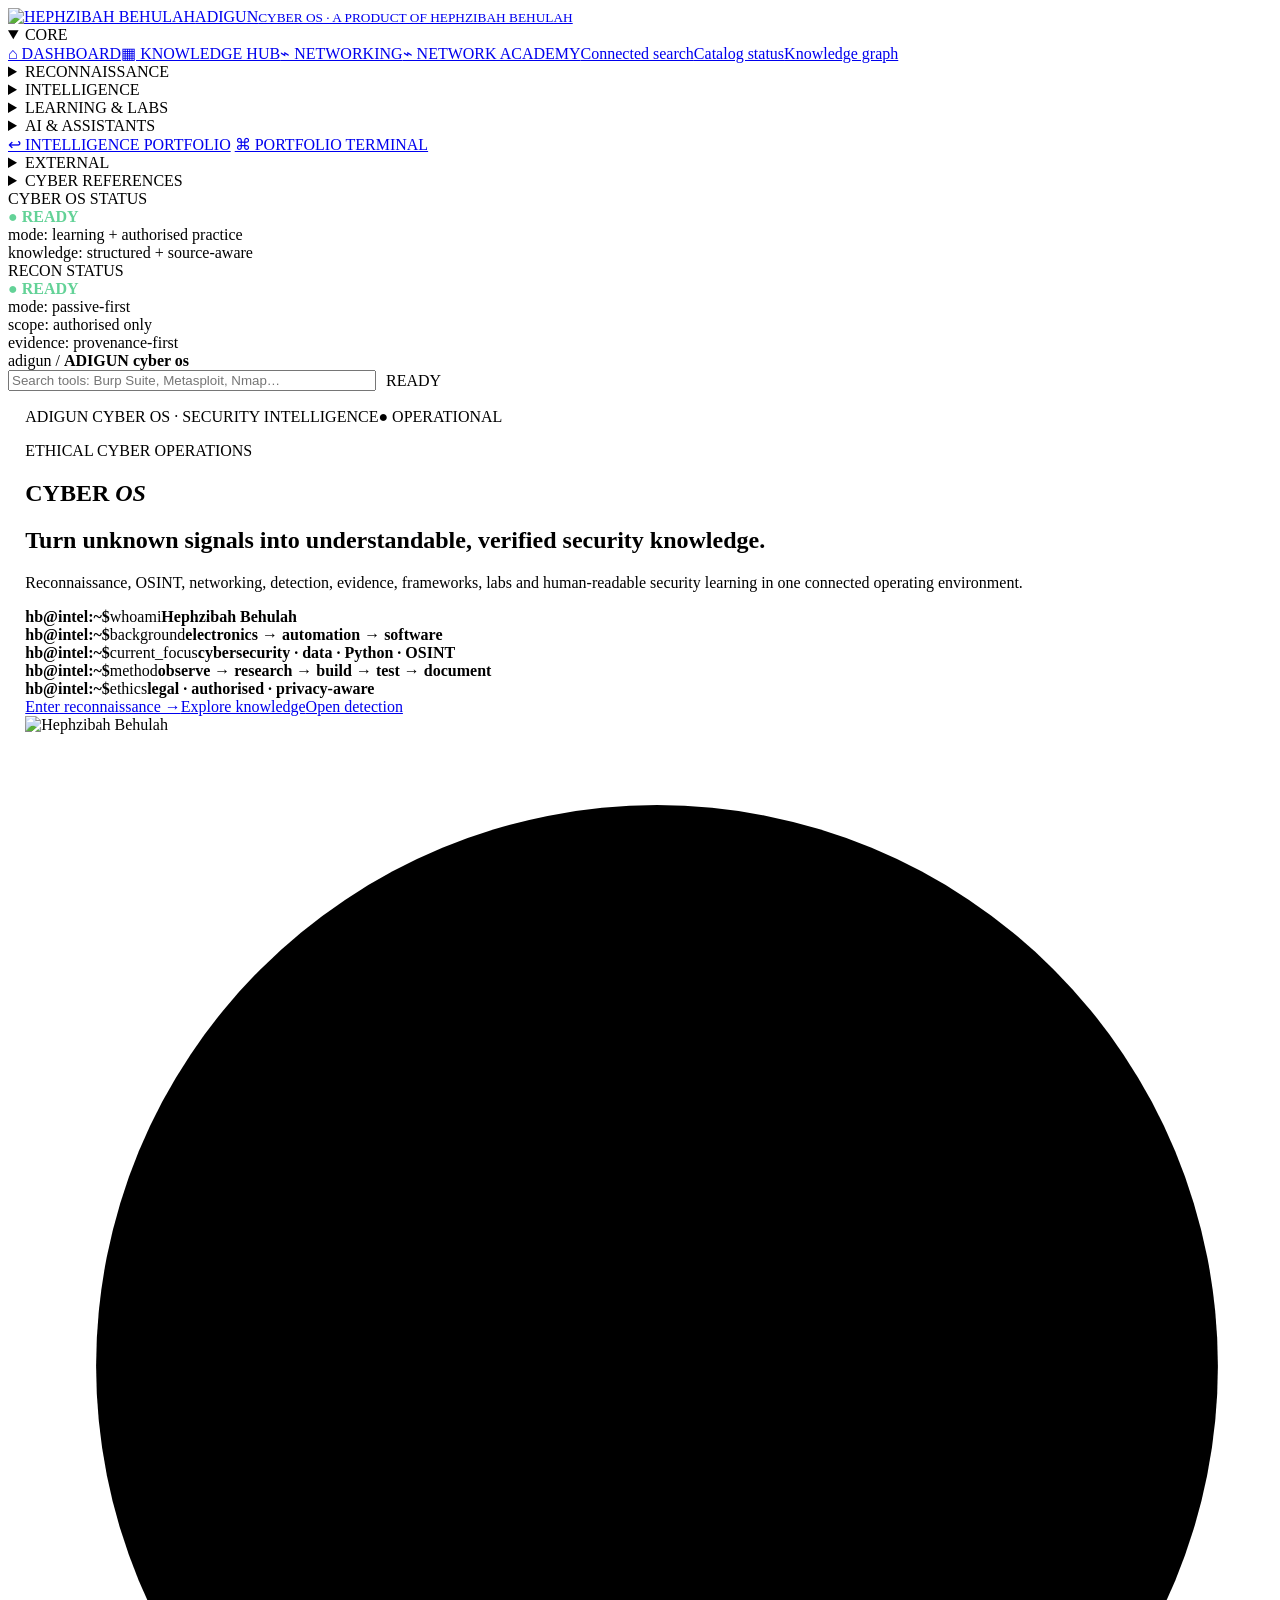
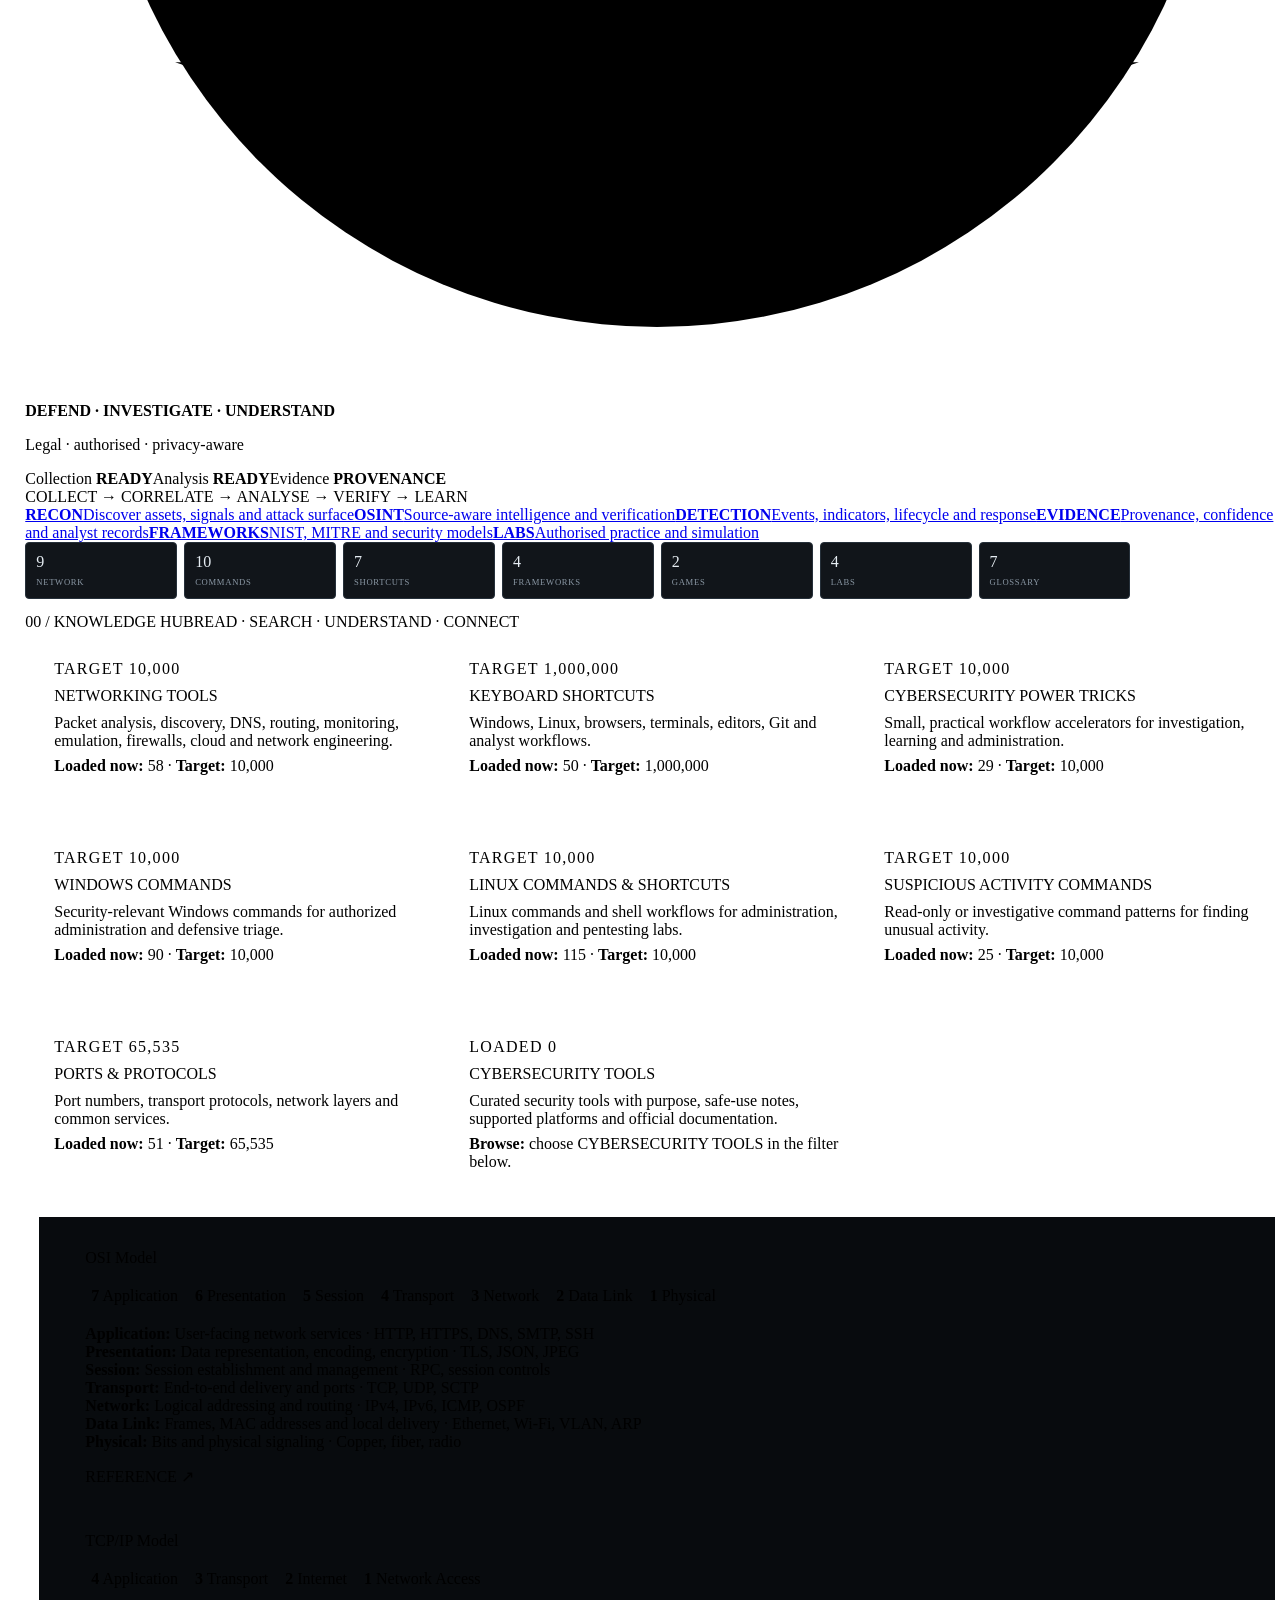
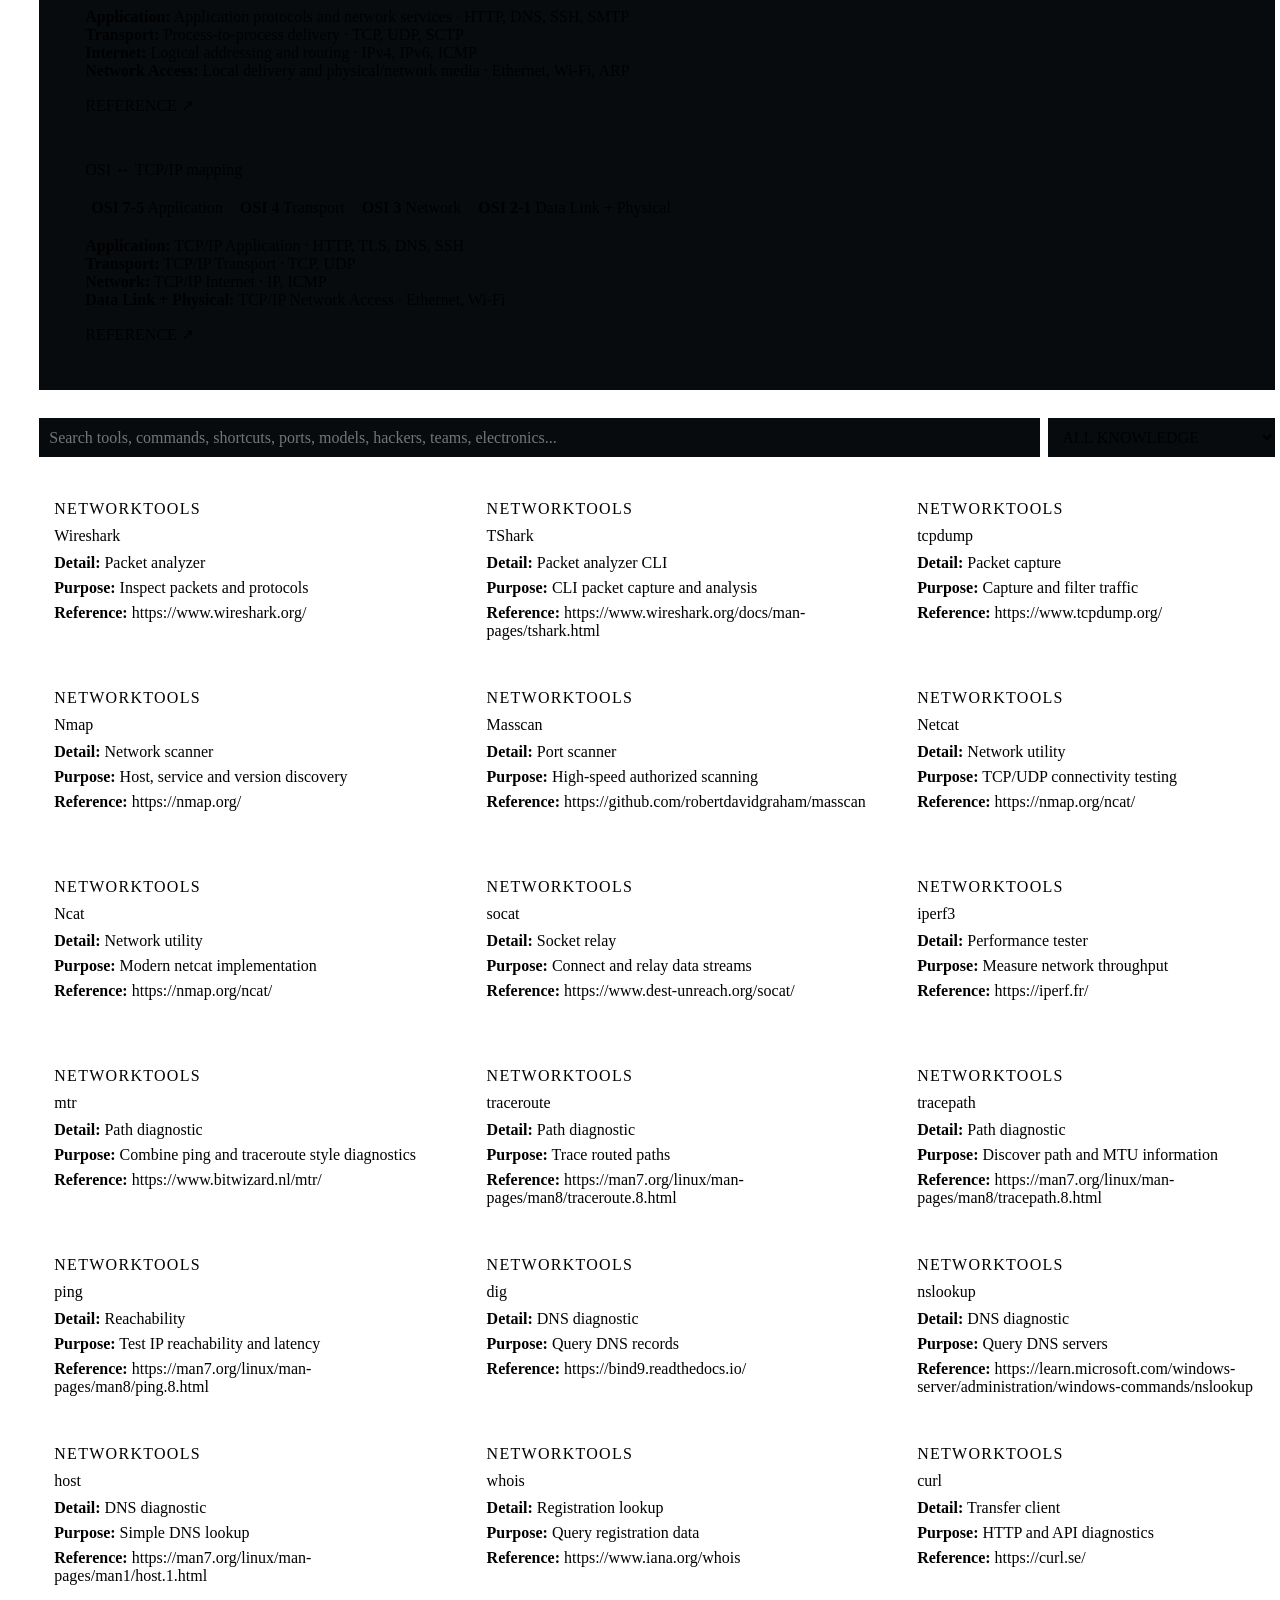
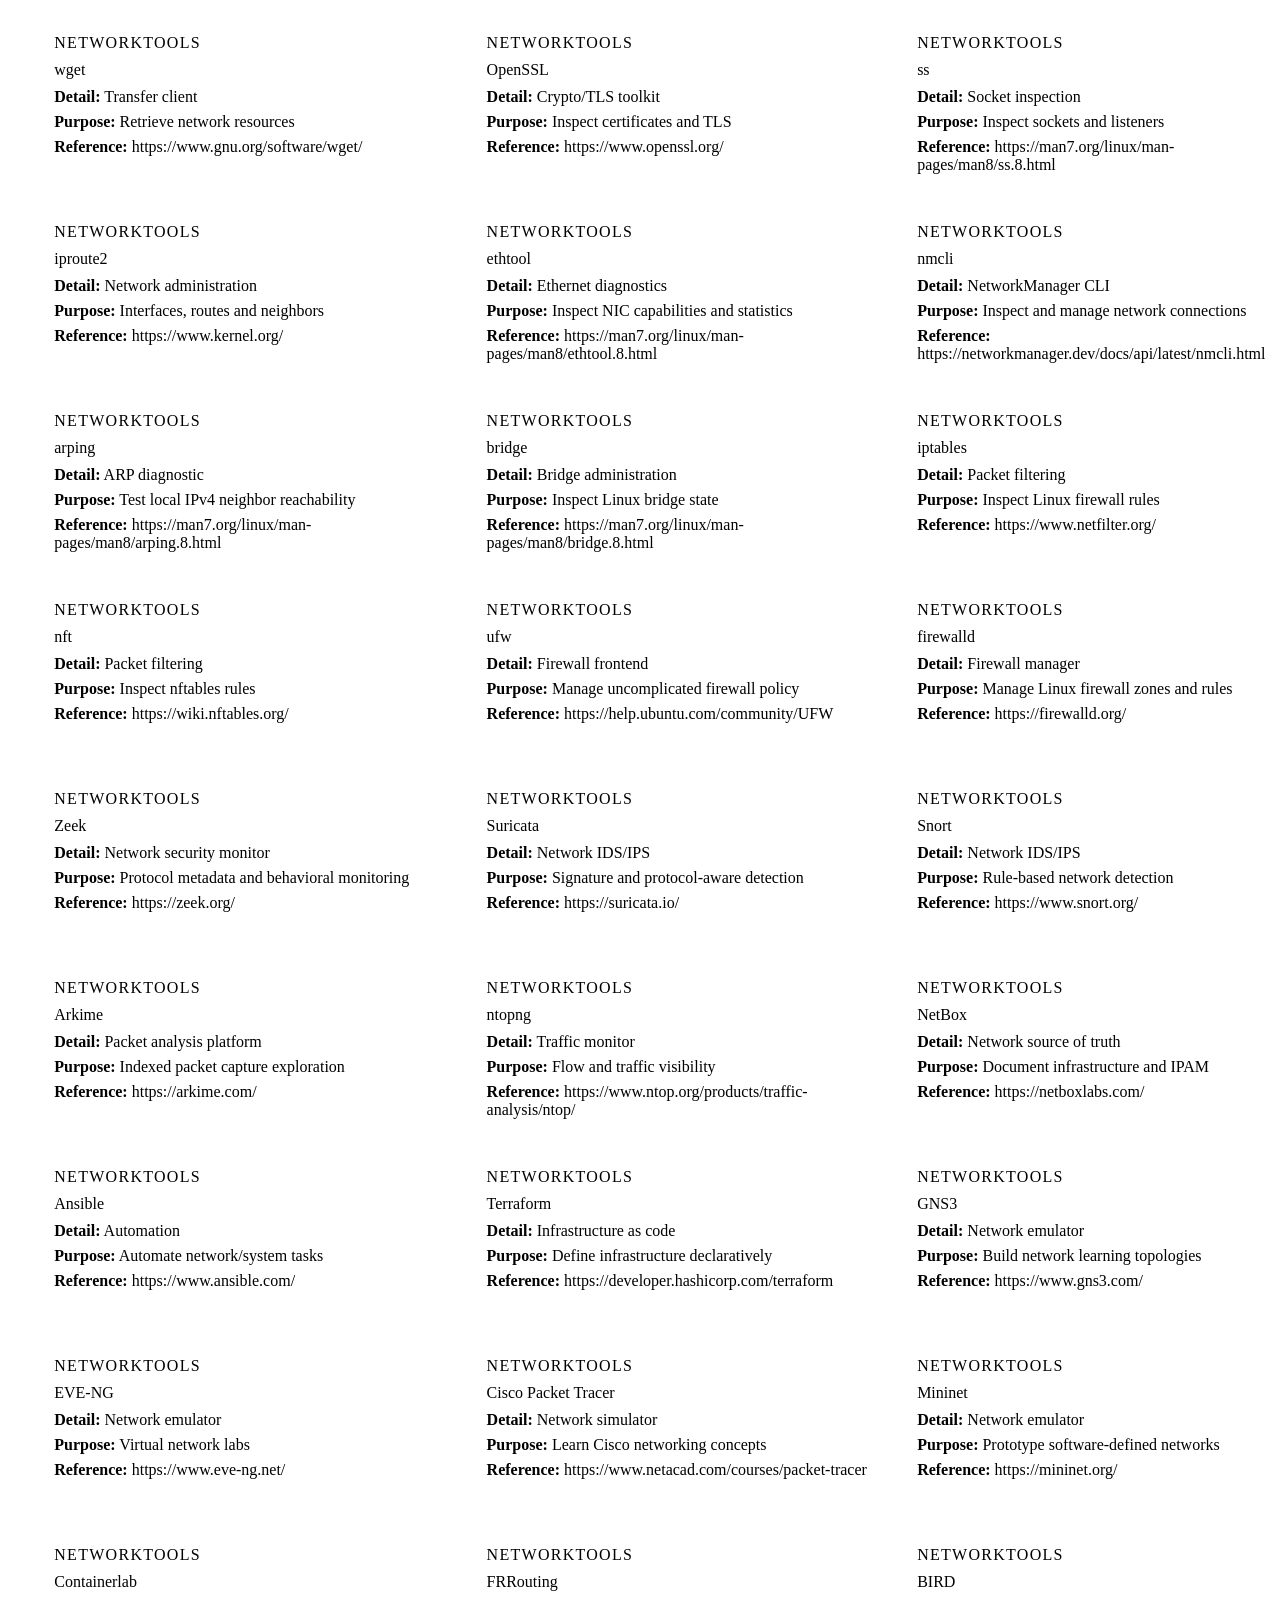
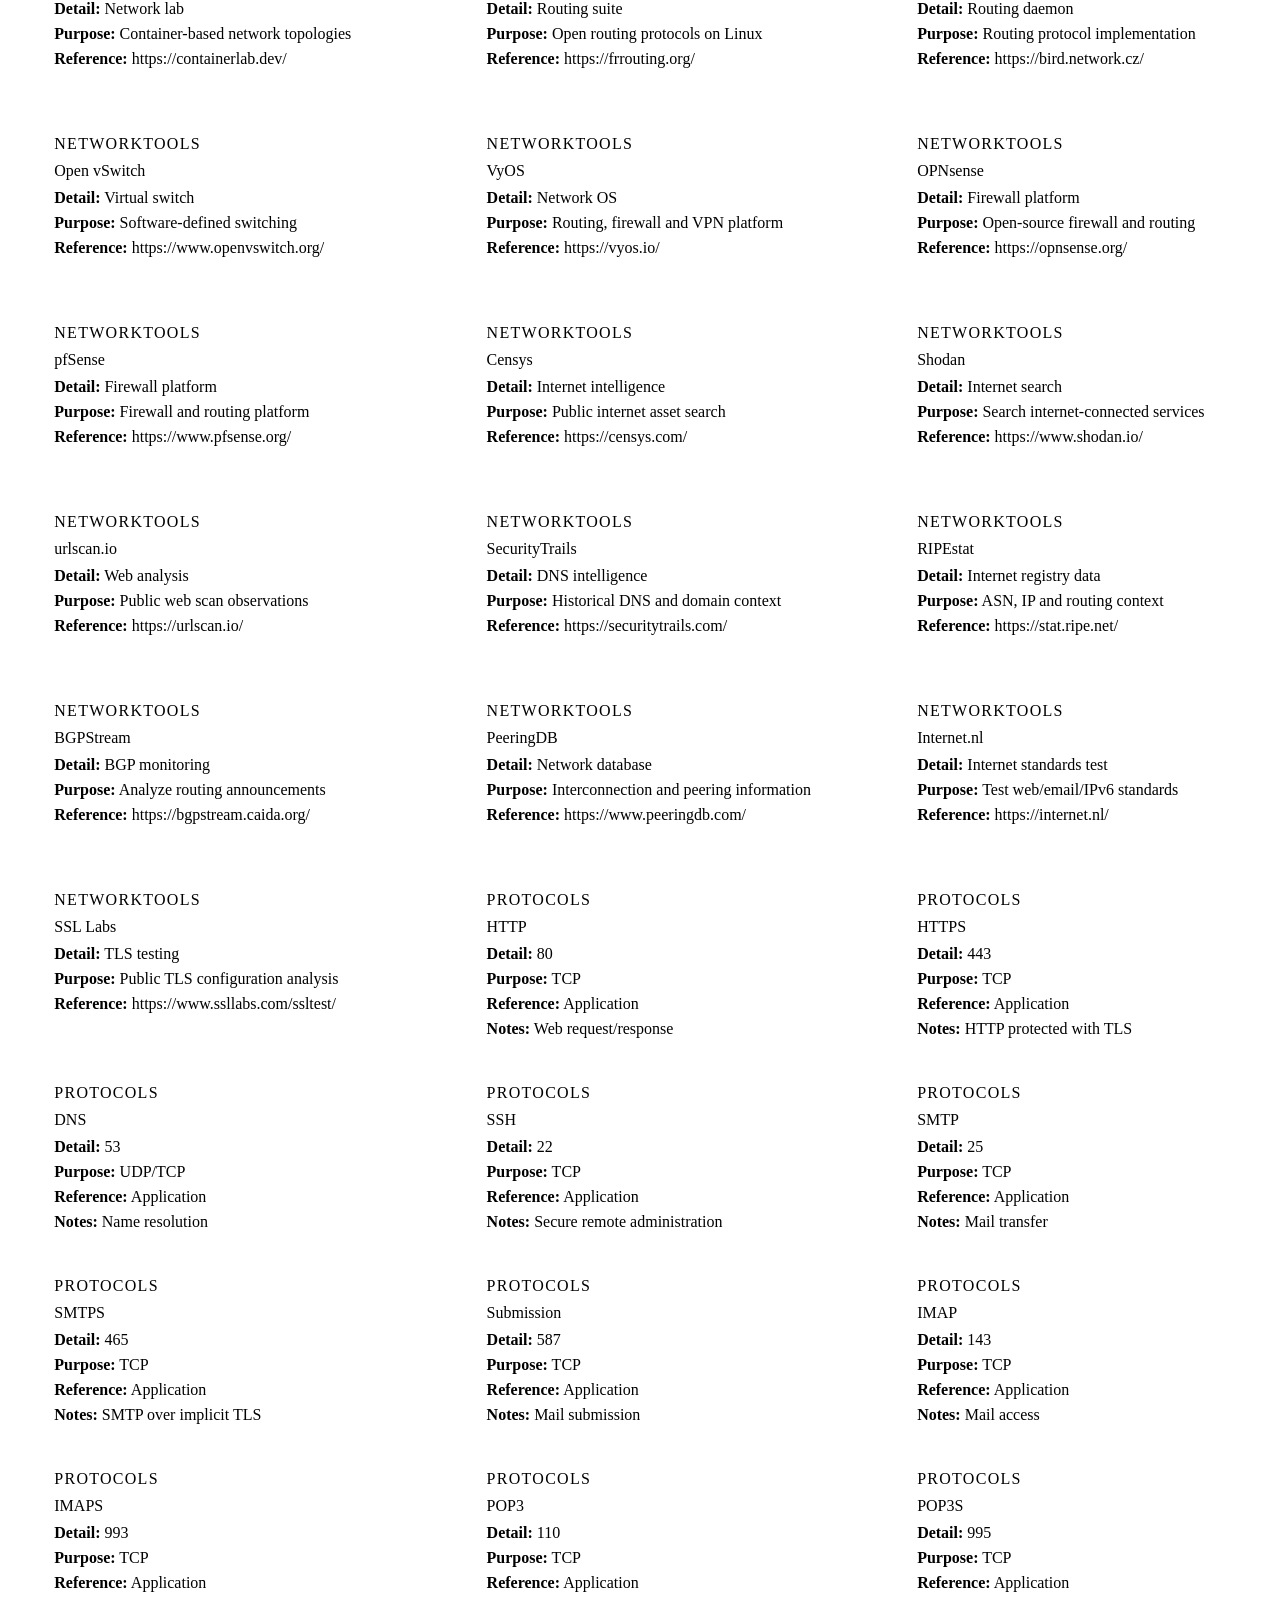
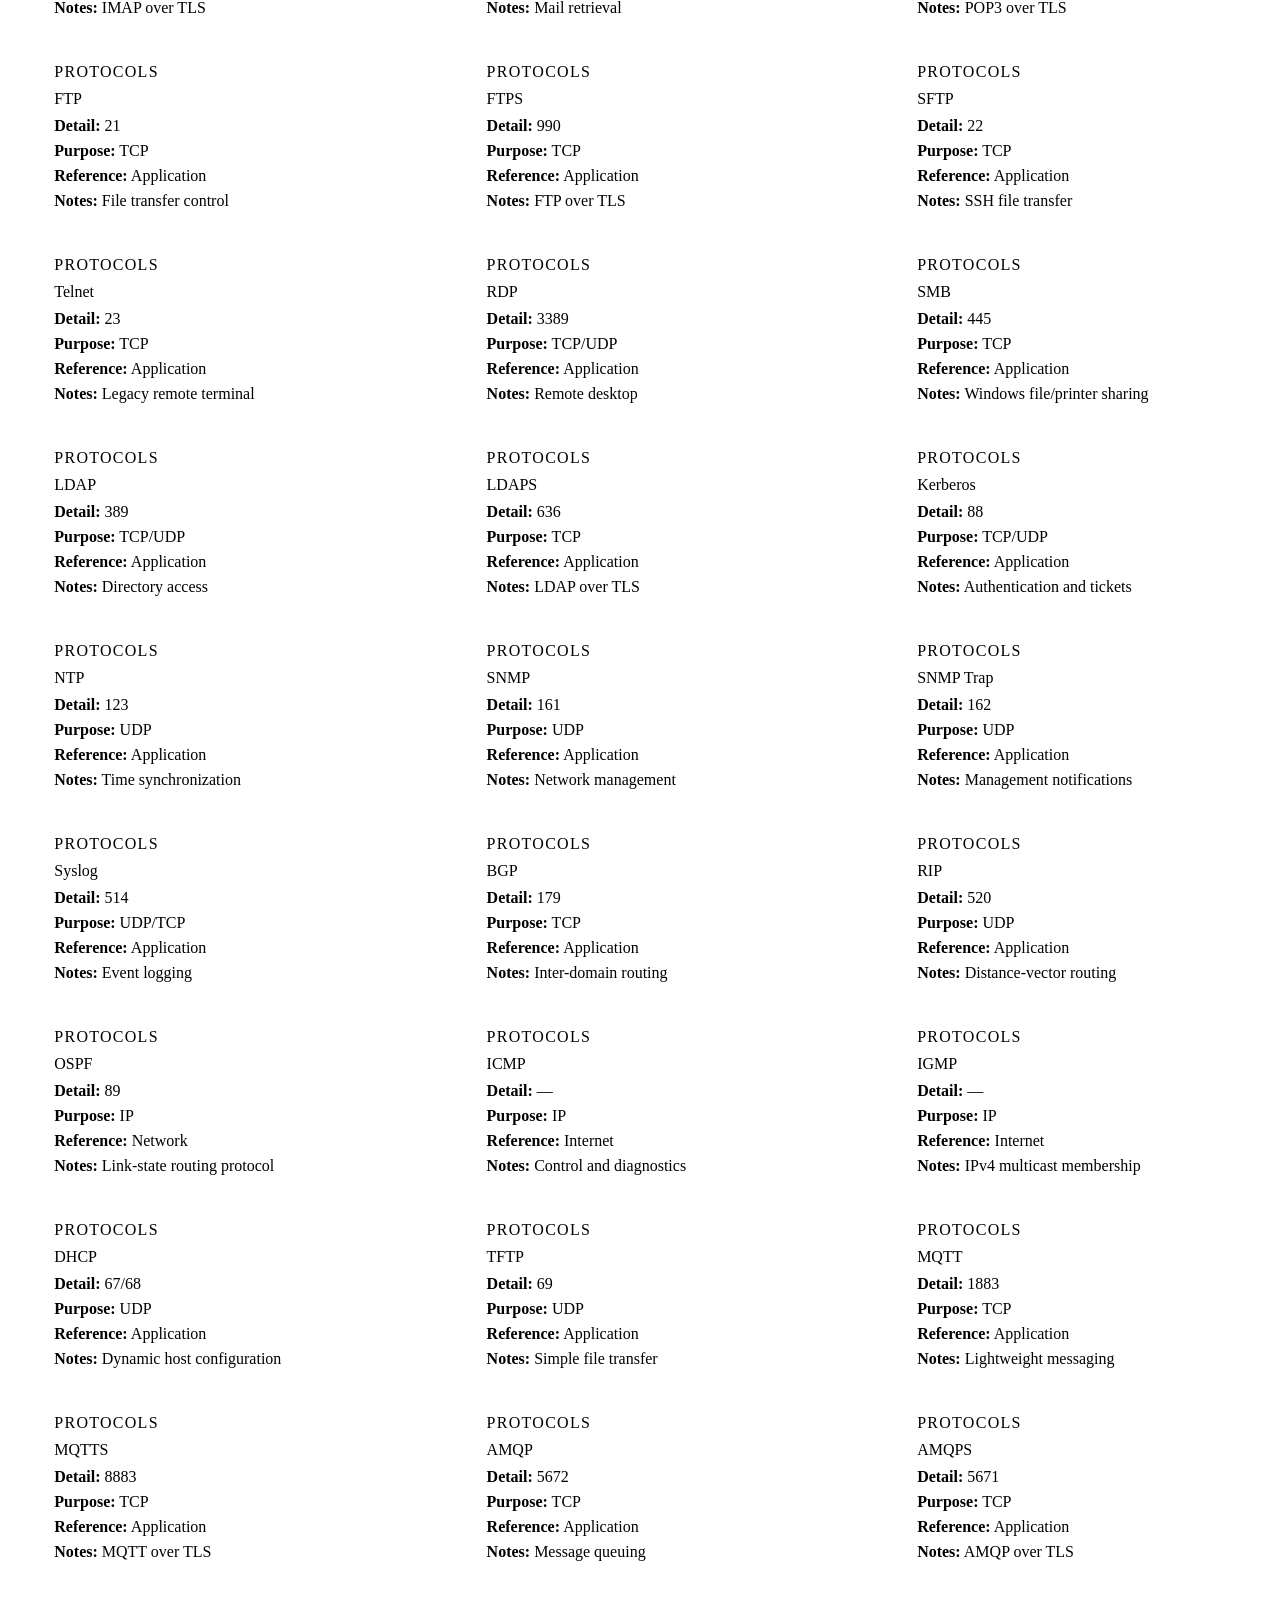
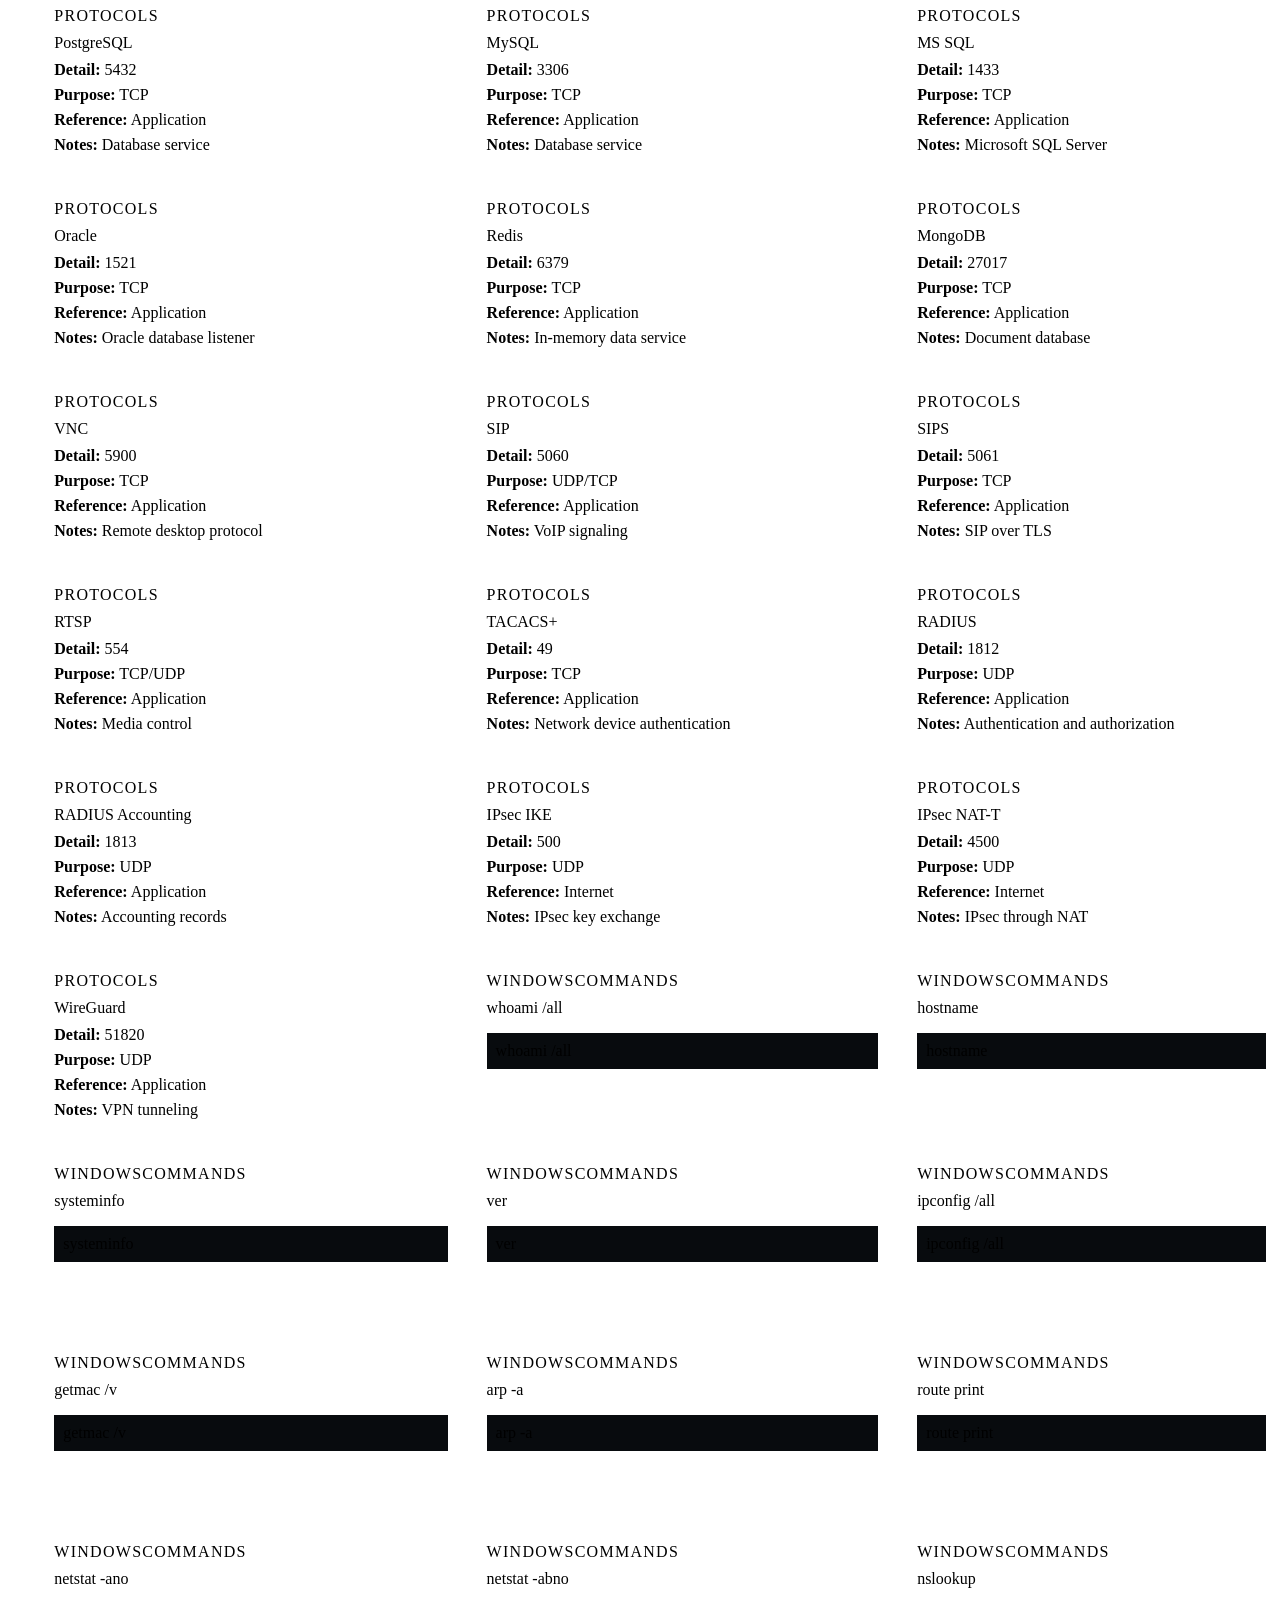
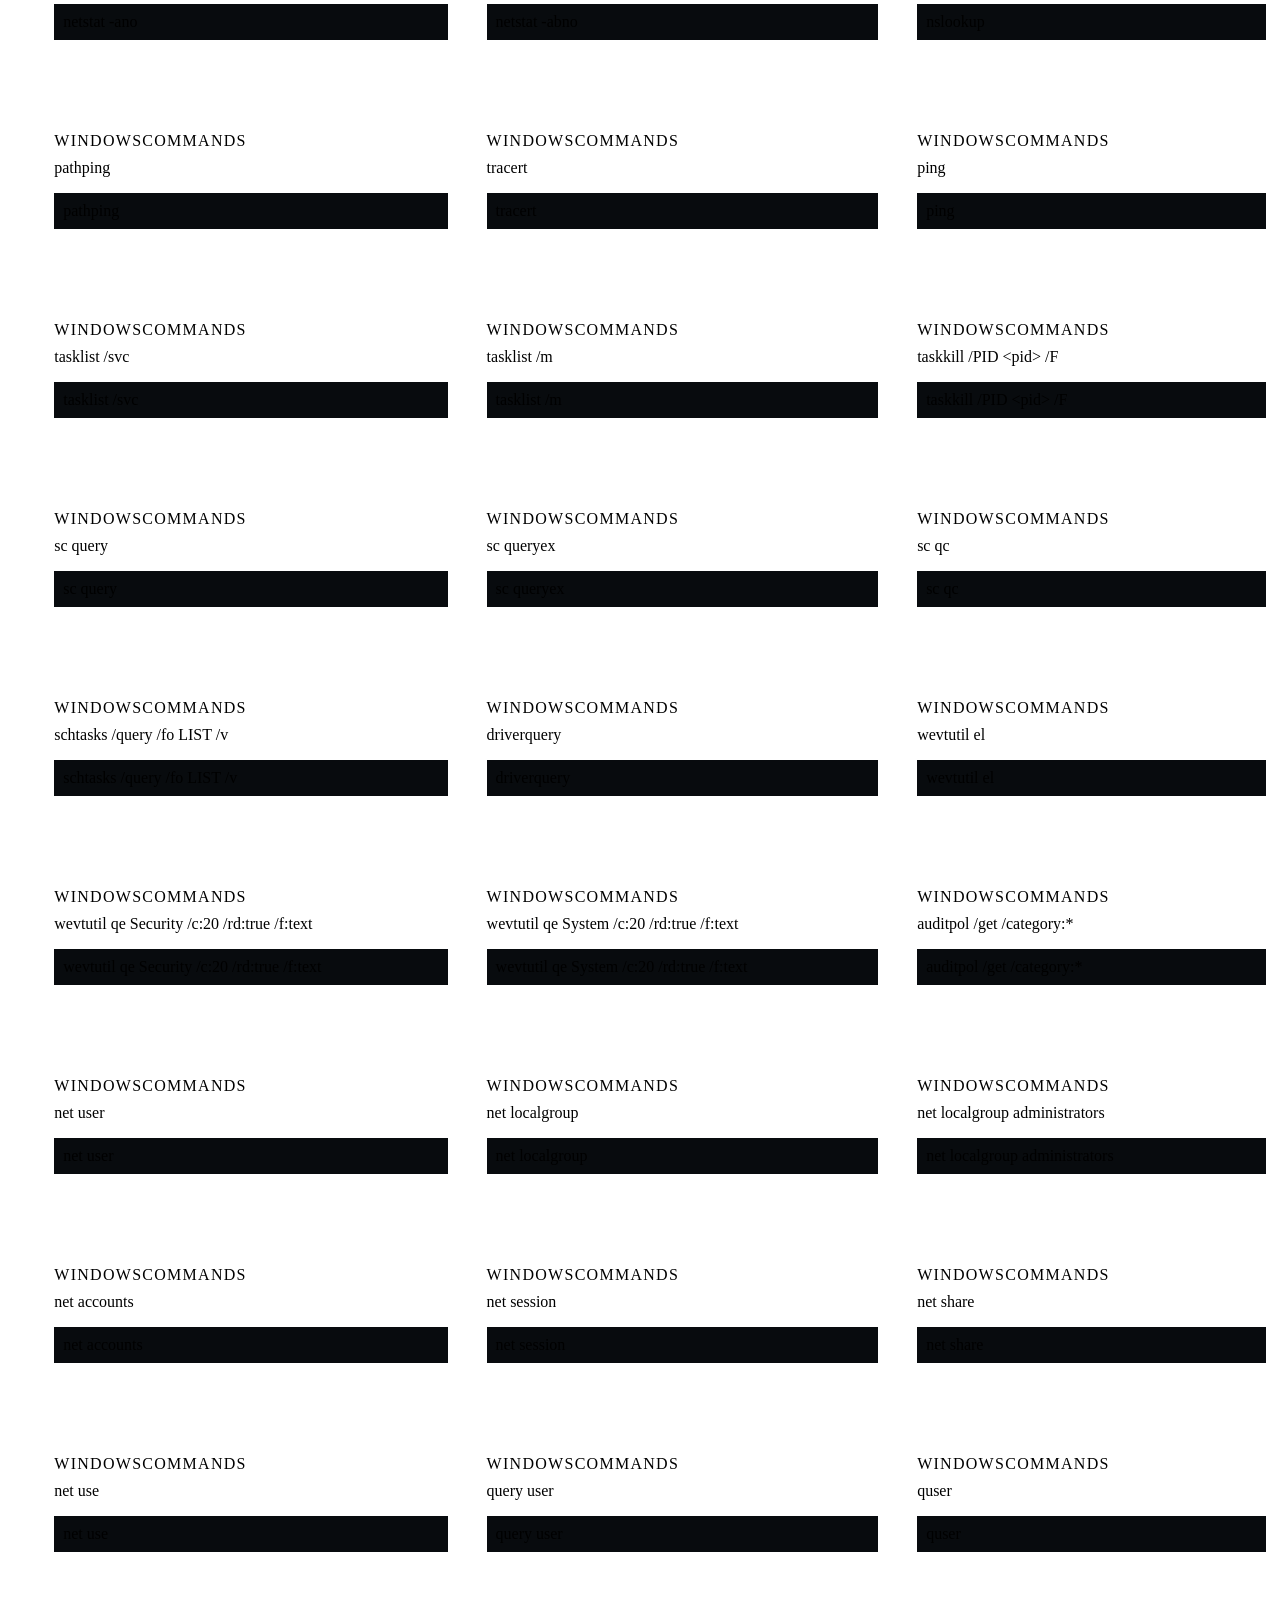
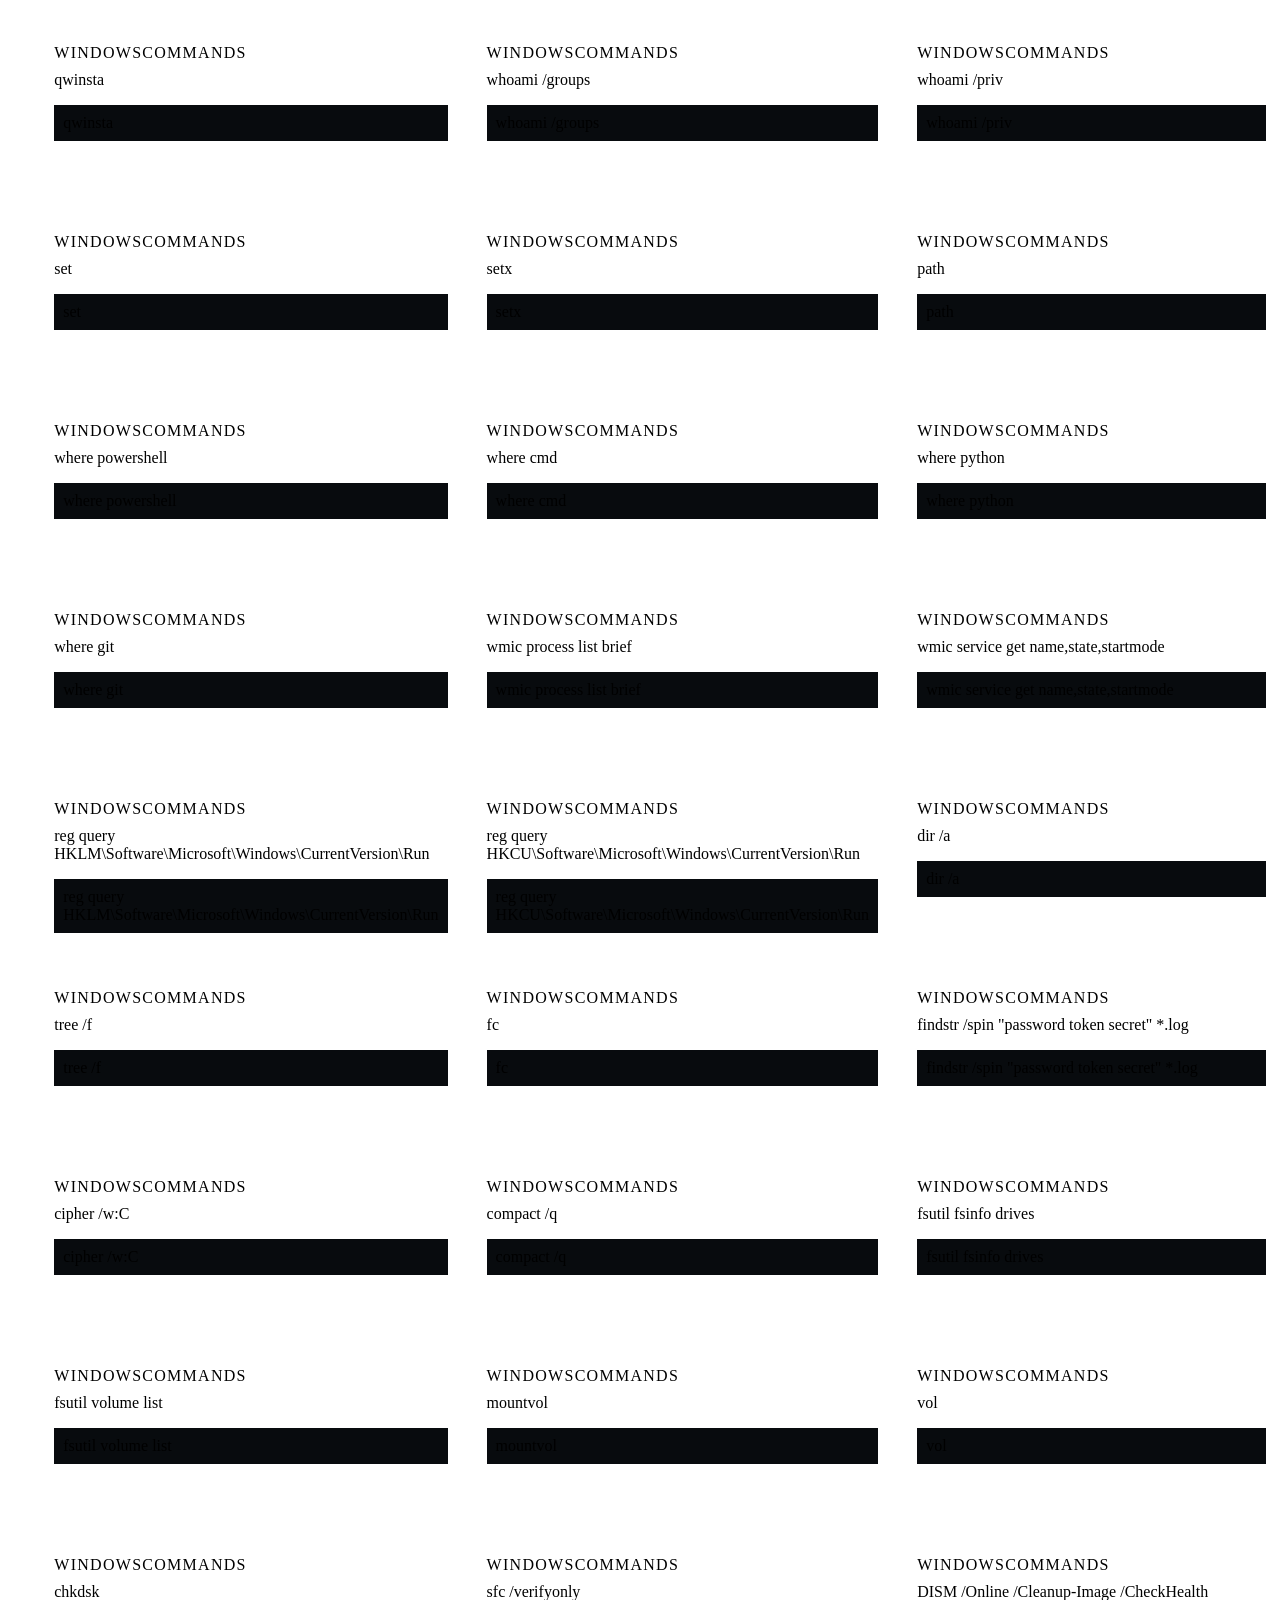
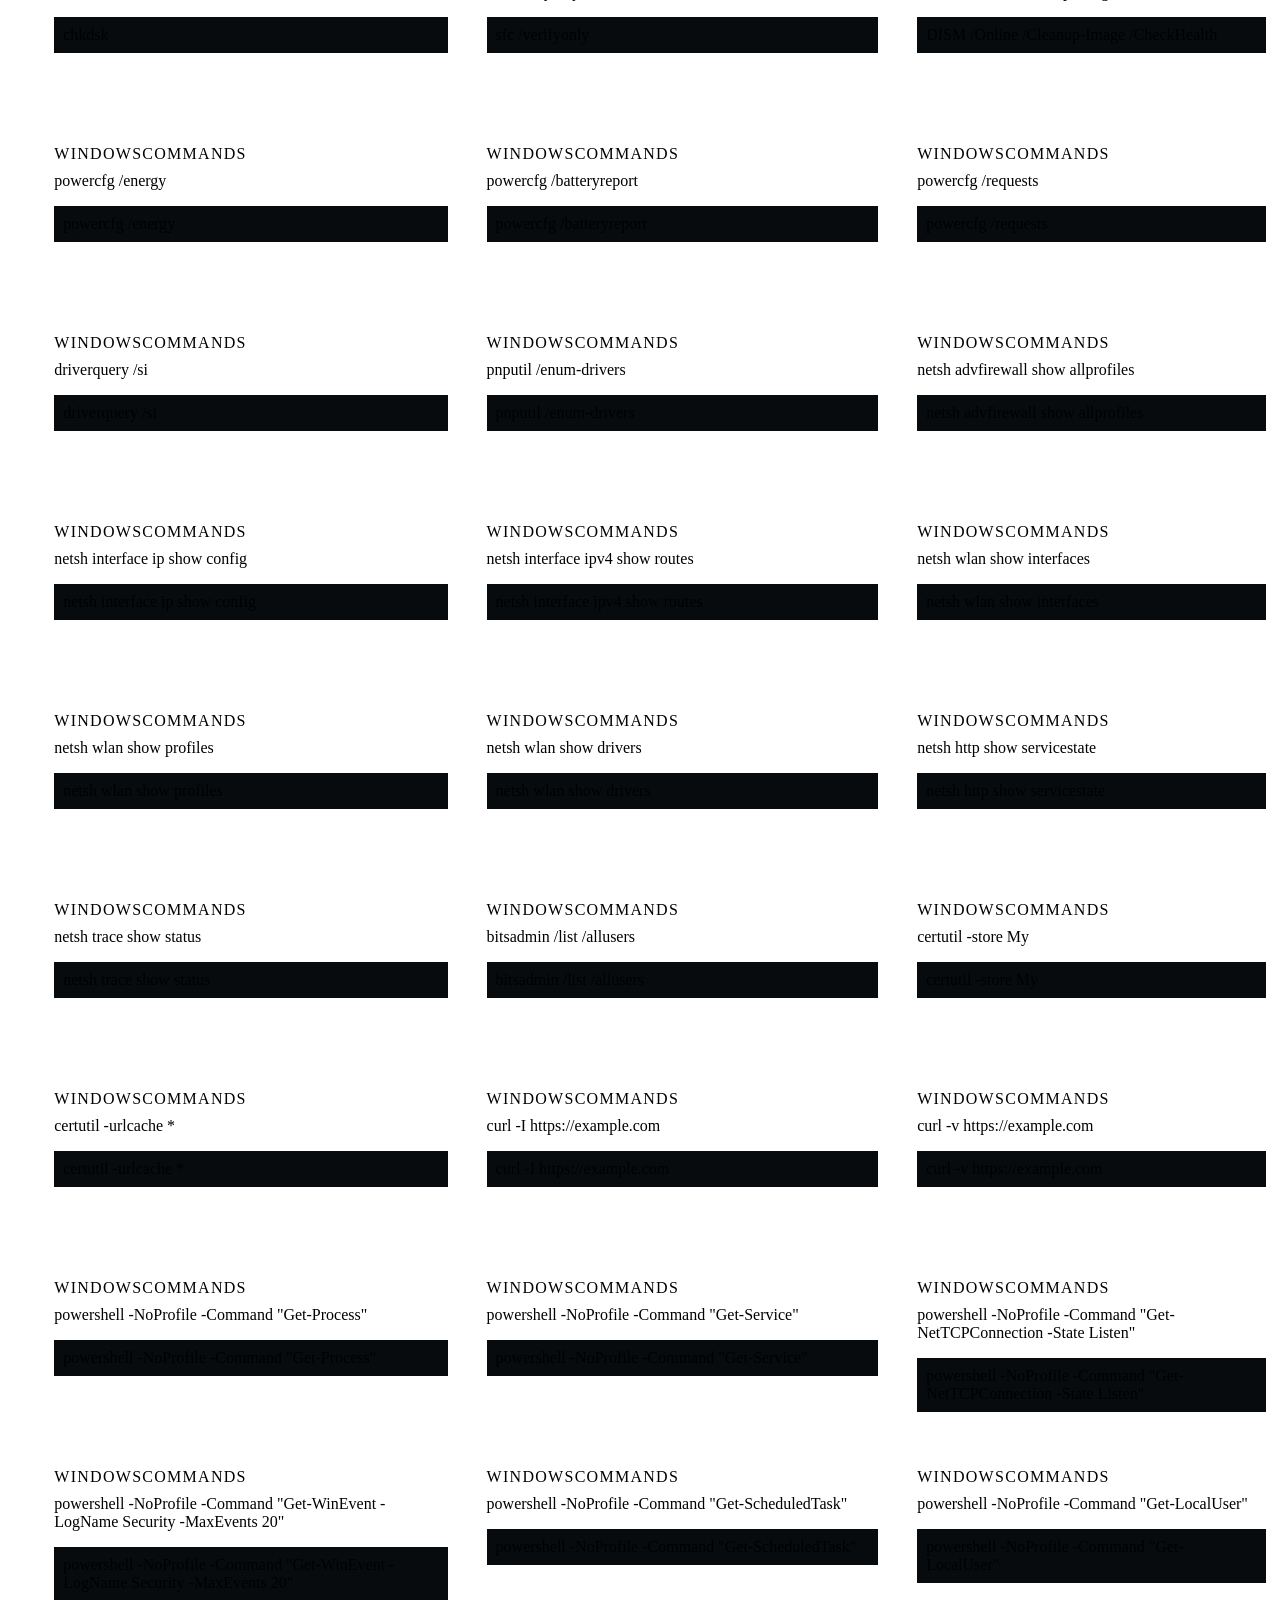
==== commit f083a120: "Unify Admin navigation and separate engineering and security catalogs" ====
--- a/apps/cyber-os/index.html
+++ b/apps/cyber-os/index.html
@@ -44,16 +44,16 @@
 </style><link rel="stylesheet" href="/css/adigun-sidebar.css?v=20261010-1">
 </head><body class="osint-redesign cyber-os"><div class="os-shell"><aside class="os-sidebar"><a class="os-brand hb-product-lockup" href="https://hephzibahbehulah.com/" aria-label="HEPHZIBAH BEHULAH, ADIGUN Cyber OS"><span class="hb-company-wordmark"><img class="hb-company-logo" src="/_hb/hephzibah-behulah-official.jpg" alt="HEPHZIBAH BEHULAH"></span><span class="hb-brand-divider" aria-hidden="true"></span><span class="hb-product-wordmark">ADIGUN<small>CYBER OS · A PRODUCT OF HEPHZIBAH BEHULAH</small></span></a>
 <details class="os-nav-dropdown" data-nav-group="core" open><summary class="os-side-label">CORE</summary><nav class="os-nav" aria-label="Core workspace">
-<a class="active" href="#dashboard">⌂ DASHBOARD</a><a href="#knowledge-hub">▦ KNOWLEDGE HUB</a><a href="#networking">⌁ NETWORKING</a><a href="#network-academy">⌁ NETWORK ACADEMY</a>
+<a class="active" href="#dashboard">⌂ DASHBOARD</a><a href="#knowledge-hub">▦ KNOWLEDGE HUB</a><a href="#networking">⌁ NETWORKING</a><a href="#network-academy">⌁ NETWORK ACADEMY</a><a href="#connected-search">Connected search</a><a href="#scale">Catalog status</a><a href="#graph">Knowledge graph</a>
 </nav></details>
 <details class="os-nav-dropdown" data-nav-group="reconnaissance"><summary class="os-side-label">RECONNAISSANCE</summary><nav class="os-nav" aria-label="Reconnaissance workspace">
 <a href="#recon-overview">◉ RECONNAISSANCE</a><a href="#recon-workflow">⌁ WORKFLOW</a><a href="#recon-toolkit">◉ TOOLKIT</a><a href="#recon-queries">⌕ QUERY LAB</a><a href="#recon-evidence">▤ EVIDENCE</a><a href="#recon-learning">✦ LEARNING</a>
 </nav></details>
 <details class="os-nav-dropdown" data-nav-group="intelligence"><summary class="os-side-label">INTELLIGENCE</summary><nav class="os-nav" aria-label="Intelligence workspace">
-<a href="#commands">⌘ COMMAND CENTER</a><a href="#shortcuts">⌨ KEYBOARD LAB</a><a href="#frameworks">◎ FRAMEWORKS</a><a href="#osint">◉ OSINT</a><a href="#detection">△ DETECTION</a><a href="#teams">◇ TEAMS &amp; ACTORS</a><a href="#formulas">∑ FORMULAS</a>
+<a href="#commands">⌘ COMMAND CENTER</a><a href="#shortcuts">⌨ KEYBOARD LAB</a><a href="#frameworks">◎ FRAMEWORKS</a><a href="#osint">◉ OSINT</a><a href="#detection">△ DETECTION</a><a href="#teams">◇ TEAMS &amp; ACTORS</a>
 </nav></details>
 <details class="os-nav-dropdown" data-nav-group="learning-labs"><summary class="os-side-label">LEARNING &amp; LABS</summary><nav class="os-nav" aria-label="Learning and labs">
-<a href="#games">✦ CYBER GAMES</a><a href="#labs">▣ LABS</a><a href="#glossary">▤ GLOSSARY</a><a href="#learning">↗ LEARNING PATH</a><a href="#cybersecurity-tools-academy">▤ CYBERSECURITY TOOLS ACADEMY</a>
+<a href="#games">✦ CYBER GAMES</a><a href="#labs">▣ LABS</a><a href="#simulation">SOC simulation</a><a href="#subnet">Subnet practice</a><a href="#glossary">▤ GLOSSARY</a><a href="#learning">↗ LEARNING PATH</a><a href="#security-calculators">Security calculators</a><a href="#security-references">Security references</a><a href="#ebookVault">Security eBooks</a><a href="#cybersecurity-tools-academy">▤ CYBERSECURITY TOOLS ACADEMY</a>
 </nav></details>
 <details class="os-nav-dropdown" data-nav-group="ai-assistants"><summary class="os-side-label">AI &amp; ASSISTANTS</summary><nav class="os-nav" aria-label="AI and assistants">
 <a href="#terminal">▣ LINUX TERMINAL</a><a href="#operator">⌁ ADMIN AI</a><a href="#ai-agent">◉ PUBLIC AI</a>
@@ -61,8 +61,6 @@
 <nav class="os-nav os-nav-standalone" aria-label="Main navigation">
 <a href="https://hephzibahbehulah.com/index.html">↩ INTELLIGENCE PORTFOLIO</a>
 <a href="https://hephzibahbehulah.com/index.html#terminal">⌘ PORTFOLIO TERMINAL</a>
-<a href="/admin">◉ ADIGUN CONTROL</a>
-<a href="/admin/tools/">▤ TOOL WORKSPACE</a>
 </nav>
 <details class="os-nav-dropdown" data-nav-group="external"><summary class="os-side-label">EXTERNAL</summary><nav class="os-nav" aria-label="External links">
 <a href="https://hephzibahbehulah.com">← PUBLIC SITE</a><a href="https://github.com/HephzibahBehulah">◉ GitHub</a><a href="https://www.linkedin.com/in/isaacoluwoleadigun">in LinkedIn</a><a href="https://x.com/HephzibahBehulah">𝕏 X</a><a href="https://www.facebook.com/HephzibahBehulah">f Facebook</a><a href="https://gitbook.io/">▤ GitBook</a>
@@ -70,7 +68,7 @@
 <details class="os-nav-dropdown" data-nav-group="cyber-references"><summary class="os-side-label">CYBER REFERENCES</summary><nav class="os-nav" aria-label="Cyber references">
 <a href="https://owasp.org/www-project-web-security-testing-guide/">OWASP WSTG ↗</a><a href="https://projectdiscovery.io/open-source">ProjectDiscovery ↗</a><a href="https://urlscan.io/">urlscan.io ↗</a><a href="https://crt.sh/">crt.sh ↗</a>
 </nav></details>
-<div class="os-status">CYBER OS STATUS<br><b>● READY</b><br>mode: learning + authorised practice<br>knowledge: structured + source-aware</div><div class="os-status">RECON STATUS<br><b>● READY</b><br>mode: passive-first<br>scope: authorised only<br>evidence: provenance-first</div></aside><main class="os-main"><header class="os-top"><div class="os-breadcrumb">adigun / <b>ADIGUN cyber os</b></div><div class="cyber-top-search"><input id="globalSearch" class="os-search" placeholder="Search protocols, ports, commands, frameworks, formulas..." aria-label="Search Cyber OS"><span id="searchMeta">READY</span></div></header><div class="os-content"><section class="os-panel hb-cyber-overview" id="dashboard" aria-label="Cyber OS intelligence dashboard"><div class="hb-cyber-heading"><span>ADIGUN CYBER OS · SECURITY INTELLIGENCE</span><span class="live">● OPERATIONAL</span></div><div class="hb-cyber-grid"><div class="hb-cyber-mission"><p class="hb-hero-eyebrow">ETHICAL CYBER OPERATIONS</p><h1>CYBER <em>OS</em></h1><h2>Turn unknown signals into understandable, verified security knowledge.</h2><p>Reconnaissance, OSINT, networking, detection, evidence, frameworks, labs and human-readable security learning in one connected operating environment.</p><div class="hb-identity-console"><div><b>hb@intel:~$</b><span>whoami</span><strong>Hephzibah Behulah</strong></div><div><b>hb@intel:~$</b><span>background</span><strong>electronics → automation → software</strong></div><div><b>hb@intel:~$</b><span>current_focus</span><strong>cybersecurity · data · Python · OSINT</strong></div><div><b>hb@intel:~$</b><span>method</span><strong>observe → research → build → test → document</strong></div><div><b>hb@intel:~$</b><span>ethics</span><strong>legal · authorised · privacy-aware</strong></div></div><div class="os-actions"><a class="os-btn primary" href="#recon-overview">Enter reconnaissance →</a><a class="os-btn" href="#knowledge-hub">Explore knowledge</a><a class="os-btn" href="#detection">Open detection</a></div></div><aside class="hb-cyber-guardian"><img src="/assets/hb-logo.svg" alt="Hephzibah Behulah" width="180" height="54"><svg viewBox="0 0 320 320" role="img" aria-label="Animated ethical cybersecurity guardian"><defs><linearGradient id="hbGuard" x2="1" y2="1"><stop stop-color="#6ee7ff"/><stop offset="1" stop-color="#a78bfa"/></linearGradient></defs><circle class="hb-guardian-ring" cx="160" cy="160" r="142"/><circle class="hb-guardian-ring inner" cx="160" cy="160" r="116"/><path class="hb-guardian-hood" d="M78 237Q74 107 160 66Q246 107 242 237L213 262H107Z"/><path class="hb-guardian-face" d="M110 149Q160 119 210 149L200 213Q160 248 120 213Z"/><path class="hb-guardian-visor" d="M113 166L149 177M207 166L171 177"/><path class="hb-guardian-lock" d="M146 202V191A14 14 0 0 1 174 191V202M140 202H180V229H140Z"/><path class="hb-guardian-scan" d="M76 155H244"/><path class="hb-guardian-circuit" d="M36 115H65V96H95M284 115H255V96H225M38 235H68V254H95M282 235H252V254H225"/></svg><strong>DEFEND · INVESTIGATE · UNDERSTAND</strong><p>Legal · authorised · privacy-aware</p><div class="hb-cyber-signals"><span>Collection <b>READY</b></span><span>Analysis <b>READY</b></span><span>Evidence <b>PROVENANCE</b></span></div></aside></div><div class="hb-cyber-workflow" aria-label="Intelligence workflow">COLLECT <span>→</span> CORRELATE <span>→</span> ANALYSE <span>→</span> VERIFY <span>→</span> LEARN</div><nav class="hb-cyber-capabilities" aria-label="Cyber OS capability map"><a href="#recon-overview"><b>RECON</b><span>Discover assets, signals and attack surface</span></a><a href="#osint"><b>OSINT</b><span>Source-aware intelligence and verification</span></a><a href="#detection"><b>DETECTION</b><span>Events, indicators, lifecycle and response</span></a><a href="#recon-evidence"><b>EVIDENCE</b><span>Provenance, confidence and analyst records</span></a><a href="#frameworks"><b>FRAMEWORKS</b><span>NIST, MITRE and security models</span></a><a href="#labs"><b>LABS</b><span>Authorised practice and simulation</span></a></nav></section><div class="cyber-stats cyber-deck-stats" id="stats"></div><section class="os-panel" id="knowledge-hub"><div class="os-panel-head"><span>00 / KNOWLEDGE HUB</span><span>READ · SEARCH · UNDERSTAND · CONNECT</span></div><div id="hubCatalogs" class="cyber-grid"></div><div class="detail-panel" id="hubModels"></div><div class="panel-tools"><input id="hubSearch" placeholder="Search tools, commands, shortcuts, ports, models, hackers, teams, electronics..."><select id="hubFilter"><option value="all">ALL KNOWLEDGE</option><option value="networkTools">NETWORK TOOLS</option><option value="cybersecurityTools">CYBERSECURITY TOOLS</option><option value="protocols">PORTS & PROTOCOLS</option><option value="windowsCommands">WINDOWS COMMANDS</option><option value="linuxCommands">LINUX COMMANDS</option><option value="shortcuts">KEYBOARD SHORTCUTS</option><option value="powerTricks">POWER TRICKS</option><option value="suspicious">SUSPICIOUS ACTIVITY</option><option value="hackerTypes">HACKER TYPES</option><option value="teams">SECURITY TEAMS</option><option value="platforms">SECURITY PLATFORMS</option><option value="electronics">ELECTRONICS</option></select></div><div id="hubResults" class="cyber-grid"></div></section><section class="os-panel cybersecurity-tools-academy" id="cybersecurity-tools-academy">
+<div class="os-status">CYBER OS STATUS<br><b>● READY</b><br>mode: learning + authorised practice<br>knowledge: structured + source-aware</div><div class="os-status">RECON STATUS<br><b>● READY</b><br>mode: passive-first<br>scope: authorised only<br>evidence: provenance-first</div></aside><main class="os-main"><header class="os-top"><div class="os-breadcrumb">adigun / <b>ADIGUN cyber os</b></div><div class="cyber-top-search"><input id="globalSearch" class="os-search" placeholder="Search cybersecurity tools" aria-label="Search Cyber OS"><span id="searchMeta">READY</span></div></header><div class="os-content"><section class="os-panel hb-cyber-overview" id="dashboard" aria-label="Cyber OS intelligence dashboard"><div class="hb-cyber-heading"><span>ADIGUN CYBER OS · SECURITY INTELLIGENCE</span><span class="live">● OPERATIONAL</span></div><div class="hb-cyber-grid"><div class="hb-cyber-mission"><p class="hb-hero-eyebrow">ETHICAL CYBER OPERATIONS</p><h1>CYBER <em>OS</em></h1><h2>Turn unknown signals into understandable, verified security knowledge.</h2><p>Reconnaissance, OSINT, networking, detection, evidence, frameworks, labs and human-readable security learning in one connected operating environment.</p><div class="hb-identity-console"><div><b>hb@intel:~$</b><span>whoami</span><strong>Hephzibah Behulah</strong></div><div><b>hb@intel:~$</b><span>background</span><strong>electronics → automation → software</strong></div><div><b>hb@intel:~$</b><span>current_focus</span><strong>cybersecurity · data · Python · OSINT</strong></div><div><b>hb@intel:~$</b><span>method</span><strong>observe → research → build → test → document</strong></div><div><b>hb@intel:~$</b><span>ethics</span><strong>legal · authorised · privacy-aware</strong></div></div><div class="os-actions"><a class="os-btn primary" href="#recon-overview">Enter reconnaissance →</a><a class="os-btn" href="#knowledge-hub">Explore knowledge</a><a class="os-btn" href="#detection">Open detection</a></div></div><aside class="hb-cyber-guardian"><img src="/assets/hb-logo.svg" alt="Hephzibah Behulah" width="180" height="54"><svg viewBox="0 0 320 320" role="img" aria-label="Animated ethical cybersecurity guardian"><defs><linearGradient id="hbGuard" x2="1" y2="1"><stop stop-color="#6ee7ff"/><stop offset="1" stop-color="#a78bfa"/></linearGradient></defs><circle class="hb-guardian-ring" cx="160" cy="160" r="142"/><circle class="hb-guardian-ring inner" cx="160" cy="160" r="116"/><path class="hb-guardian-hood" d="M78 237Q74 107 160 66Q246 107 242 237L213 262H107Z"/><path class="hb-guardian-face" d="M110 149Q160 119 210 149L200 213Q160 248 120 213Z"/><path class="hb-guardian-visor" d="M113 166L149 177M207 166L171 177"/><path class="hb-guardian-lock" d="M146 202V191A14 14 0 0 1 174 191V202M140 202H180V229H140Z"/><path class="hb-guardian-scan" d="M76 155H244"/><path class="hb-guardian-circuit" d="M36 115H65V96H95M284 115H255V96H225M38 235H68V254H95M282 235H252V254H225"/></svg><strong>DEFEND · INVESTIGATE · UNDERSTAND</strong><p>Legal · authorised · privacy-aware</p><div class="hb-cyber-signals"><span>Collection <b>READY</b></span><span>Analysis <b>READY</b></span><span>Evidence <b>PROVENANCE</b></span></div></aside></div><div class="hb-cyber-workflow" aria-label="Intelligence workflow">COLLECT <span>→</span> CORRELATE <span>→</span> ANALYSE <span>→</span> VERIFY <span>→</span> LEARN</div><nav class="hb-cyber-capabilities" aria-label="Cyber OS capability map"><a href="#recon-overview"><b>RECON</b><span>Discover assets, signals and attack surface</span></a><a href="#osint"><b>OSINT</b><span>Source-aware intelligence and verification</span></a><a href="#detection"><b>DETECTION</b><span>Events, indicators, lifecycle and response</span></a><a href="#recon-evidence"><b>EVIDENCE</b><span>Provenance, confidence and analyst records</span></a><a href="#frameworks"><b>FRAMEWORKS</b><span>NIST, MITRE and security models</span></a><a href="#labs"><b>LABS</b><span>Authorised practice and simulation</span></a></nav></section><div class="cyber-stats cyber-deck-stats" id="stats"></div><section class="os-panel" id="knowledge-hub"><div class="os-panel-head"><span>00 / KNOWLEDGE HUB</span><span>READ · SEARCH · UNDERSTAND · CONNECT</span></div><div id="hubCatalogs" class="cyber-grid"></div><div class="detail-panel" id="hubModels"></div><div class="panel-tools"><input id="hubSearch" placeholder="Search tools, commands, shortcuts, ports, models, hackers, teams, electronics..."><select id="hubFilter"><option value="all">ALL KNOWLEDGE</option><option value="networkTools">NETWORK TOOLS</option><option value="cybersecurityTools">CYBERSECURITY TOOLS</option><option value="protocols">PORTS & PROTOCOLS</option><option value="windowsCommands">WINDOWS COMMANDS</option><option value="linuxCommands">LINUX COMMANDS</option><option value="shortcuts">KEYBOARD SHORTCUTS</option><option value="powerTricks">POWER TRICKS</option><option value="suspicious">SUSPICIOUS ACTIVITY</option><option value="hackerTypes">HACKER TYPES</option><option value="teams">SECURITY TEAMS</option><option value="platforms">SECURITY PLATFORMS</option><option value="electronics">ELECTRONICS</option></select></div><div id="hubResults" class="cyber-grid"></div></section><section class="os-panel cybersecurity-tools-academy" id="cybersecurity-tools-academy">
 <div class="os-panel-head"><span>01 / CYBER-OS™ SECURITY OPERATIONS CENTER</span><span id="cybersecurityToolsAcademyCount">LOADING TOOL CATALOGUE…</span></div>
 <div class="cyber-tools-academy-intro">
 <div><span class="os-kicker">WSL · LINUX · macOS · AUTHORISED LABS</span><h2>Cybersecurity Tools Academy</h2><p>A structured, searchable security operations catalogue. Each record shows category, purpose, platform support, installation guidance, launch reference, difficulty, safe-use requirements and official documentation. Commands are references, not a remote execution console.</p><div class="os-actions"><a class="os-btn primary" href="#cyber-os-terminal-reference">TERMINAL & SETUP ↓</a><a class="os-btn" href="#cyber-os-player-levels">PLAYER LEVELS & XP ↓</a><a class="os-btn" href="#labs">AUTHORISED LABS ↓</a></div></div>
@@ -121,6 +119,30 @@
 <div id="cyber-os-player-levels" class="academy-setup-grid academy-gamification"><article class="academy-setup-card"><div class="academy-heading">CYBER-OS PLAYER LEVELS</div><ol><li><b>Level 1 · Recon Scout</b></li><li><b>Level 2 · Enumerator</b></li><li><b>Level 3 · Analyst</b></li><li><b>Level 4 · Operator</b></li><li><b>Level 5 · Threat Hunter</b></li><li><b>Level 6 · Reverse Engineer</b></li><li><b>Level 7 · Red Team Operator</b></li><li><b>Level 8 · Blue Team Defender</b></li><li><b>Level 9 · Purple Team Commander</b></li><li><b>Level 10 · Cyber Architect</b></li></ol></article><article class="academy-setup-card"><div class="academy-heading">XP REWARD REFERENCE</div><div class="xp-table"><div><span>Recon completed</span><b>+50 XP</b></div><div><span>Lab completed</span><b>+100 XP</b></div><div><span>CTF solved</span><b>+200 XP</b></div><div><span>Report submitted</span><b>+250 XP</b></div><div><span>Machine rooted</span><b>+500 XP</b></div><div><span>Challenge series</span><b>+1000 XP</b></div></div><p class="academy-note">These are progression rules for future learning-state integration. XP is not persisted unless a separate progress feature is connected.</p></article></div>
 <div class="cyber-tools-academy-foot">LEARN FIRST · TEST ONLY WITH AUTHORISATION · OFFICIAL DOCS · NO COMMAND EXECUTION FROM THIS PAGE</div>
 </section>
+<section class="os-panel mega-section" id="security-calculators" data-catalog-scope="cyber">
+  <div class="os-panel-head"><span>SECURITY CALCULATORS</span><span id="megaToolCount" role="status">loading...</span></div>
+  <div class="resource-controls">
+    <label><span>⌕</span><input id="megaToolSearch" placeholder="search indexed tools..." aria-label="Search mega tool index"></label>
+    <select id="megaToolCategory" aria-label="Filter mega tools"><option value="all">ALL DOMAINS</option></select>
+    <select id="megaToolType" aria-label="Filter mega tool type"><option value="all">ALL TOOL TYPES</option></select>
+    <select id="megaToolExecution" aria-label="Filter mega tool execution"><option value="all">ALL EXECUTION</option></select>
+    <button id="megaToolRefresh" class="os-mini" type="button">refresh index</button>
+  </div>
+    <div id="megaToolGrid" class="intel-grid"><div class="intel-empty">LOADING TOOL INDEX...</div></div>
+</section>
+<section class="os-panel mega-section" id="security-references">
+  <div class="os-panel-head"><span>SECURITY REFERENCES</span><span id="docIndexCount" style="display:none">catalogue</span></div>
+  <div class="resource-controls">
+    <label><span>⌕</span><input id="docSearch" placeholder="Search security and research references" aria-label="Search knowledge library"></label>
+    <select id="docCategory"><option value="all">ALL DOMAINS</option></select>
+    <button id="docReset" class="os-mini" type="button">reset</button>
+  </div>
+  <div class="hb-ref-label">UNIFIED RESOURCES + DOCUMENTATION</div>
+  <div id="docGrid" class="intel-grid"><div class="intel-empty">LOADING KNOWLEDGE CATALOGUE...</div></div>
+</section>
+<section class="resource-hub" id="ebookVault"><div class="os-panel"><div class="os-panel-head"><span>EBOOK VAULT</span><span id="ebookCount" style="display:none">indexing</span></div>
+<div class="resource-controls"><label><span>⌕</span><input id="ebookSearch" placeholder="Search the technical ebook archive..."></label><a class="os-mini" href="https://github.com/HephzibahBehulah/Hacking-Security-Ebooks" target="_blank" rel="noopener">source repository ↗</a></div>
+<div id="ebookGrid" class="ebook-grid"></div></div></section>
 <section class="os-panel admin-section" id="terminal"><div class="os-panel-head"><span>LINUX TERMINAL</span><span id="terminalState">READY</span></div><div class="admin-terminal" aria-label="ADIGUN Control Terminal"><div class="admin-terminal-banner"><strong>ADIGUN TERMINAL</strong><br>Type HELP to explore commands. Use tools only on systems you are authorised to assess.</div><div id="adigunTerminal" class="admin-terminal-screen" role="log" aria-live="polite"><div class="admin-terminal-line system">ADIGUN TERMINAL · Type HELP to begin.</div></div><div class="admin-terminal-composer"><div class="admin-terminal-hints"><span>COMMAND ENGINE</span><button type="button" data-terminal-command="help">help</button><button type="button" data-terminal-command="list">list</button><button type="button" data-terminal-command="man domain">man domain</button><button type="button" data-terminal-command="selftest">selftest</button><button type="button" data-terminal-command="site health">site health</button><button type="button" data-terminal-command="recon">recon</button></div><div class="admin-terminal-input-row"><span class="admin-terminal-prompt">adigun@control:~$</span><input id="terminalCommand" class="admin-terminal-command" list="terminalCommands" placeholder="enter command…" autocomplete="off" spellcheck="false" aria-label="Terminal command"><datalist id="terminalCommands"></datalist><button class="os-btn primary" id="terminalRun" type="button">RUN</button><button class="os-btn" id="terminalClear" type="button">CLEAR</button></div><div class="admin-terminal-status" id="terminalMeta">Command registry loading…</div></div></div></section>
 
 <section class="os-panel admin-section" id="operator"><div class="os-panel-head"><span>ADMIN AI</span><span>INVESTIGATE → PLAN → APPROVE</span></div><div class="admin-chat"><div class="admin-chat-messages" id="adminMessages"><div class="admin-chat-message system">PRIVATE ADIGUN // authenticated operator online.</div><div class="admin-chat-message assistant">Ask ADIGUN to investigate a problem. It can gather evidence automatically, explain what it found, and produce an approval-gated action plan.</div></div><div class="admin-attachments" id="adminAttachmentChips"></div><div class="admin-chat-input"><input id="adminAttachmentInput" type="file" multiple accept=".pdf,.doc,.docx,.txt,.md,.csv,.json,.log,.xml,.xlsx,.xls,.yaml,.yml,.js,.ts,.py,.html,.css,.sql,.sh,.png,.jpg,.jpeg,.webp,.gif"><button class="os-btn" id="adminAttach" type="button">📎 ATTACH</button><input id="adminInput" placeholder="Ask Private ADIGUN..." autocomplete="off"><button id="adminSend" class="os-btn primary" type="button">SEND</button></div></div></section>
@@ -221,83 +243,9 @@
 </div>
 </section>
 
-<section class="recon-hero" id="recon-overview">
-<div class="os-panel"><div class="os-panel-head"><span>ADIGUN reconnaissance intelligence desk</span><span class="live">● passive-first</span></div><div class="os-panel-body">
-<div class="os-kicker">OSINT × ATTACK SURFACE × VERIFICATION</div>
-<h1 class="os-title">Reconnaissance<br><em>Operations</em></h1>
-<p class="os-lead">A structured map for discovering domains, subdomains, certificates, DNS records, people and organisation signals, exposed services, historical URLs and application technology. Start passive, correlate multiple sources, record evidence, then move to authorised active validation.</p>
-<div class="os-actions"><a class="os-btn primary" href="#recon-overview">open ADIGUN CYBER OS →</a><a class="os-btn" href="#recon-workflow">follow workflow</a><a class="os-btn" href="#recon-queries">query lab</a></div>
-</div></div>
-<div class="os-panel"><div class="os-panel-head"><span>analyst model</span><span>00</span></div><div class="os-panel-body recon-console">
-<div><span class="prompt">hb@recon:~$</span> objective</div><div class="value">reduce unknowns</div>
-<div><span class="prompt">hb@recon:~$</span> sequence</div><div>scope → passive → correlate → resolve → inspect → validate</div>
-<div><span class="prompt">hb@recon:~$</span> rule</div><div class="key">one source ≠ truth</div>
-<div><span class="prompt">hb@recon:~$</span> evidence</div><div>source + timestamp + query + result + confidence</div>
-<div><span class="prompt">hb@recon:~$</span> boundary</div><div class="key">authorised targets only</div>
-</div></div>
-</section>
-
-<div class="recon-stats"><div><b>12</b><span>recon domains</span></div><div><b id="toolCount">40+</b><span>mapped tools</span></div><div><b>6</b><span>workflow phases</span></div><div><b>1</b><span>operating rule: verify</span></div></div>
-
-<section class="os-panel" id="recon-workflow"><div class="os-panel-head"><span>01 / reconnaissance workflow</span><span>passive → active</span></div>
-<div class="workflow">
-<div class="flow-card"><i>01</i><b>Scope</b><span>Write the authorised domain, IP range, application or organisation boundary. Record exclusions.</span></div>
-<div class="flow-card"><i>02</i><b>Discover</b><span>Collect public names, certificates, DNS, indexed URLs, historical assets and organisation signals.</span></div>
-<div class="flow-card"><i>03</i><b>Correlate</b><span>Join subdomains, IPs, ASNs, certificates, technologies and historical records. Expect gaps.</span></div>
-<div class="flow-card"><i>04</i><b>Resolve</b><span>Confirm which discovered names currently resolve and identify CNAME, A, AAAA, MX and NS relationships.</span></div>
-<div class="flow-card"><i>05</i><b>Inspect</b><span>For authorised targets, inspect HTTP metadata, technologies, pages, screenshots and application entry points.</span></div>
-<div class="flow-card"><i>06</i><b>Validate</b><span>Manually verify important findings. Preserve source, timestamp and evidence before calling something a finding.</span></div>
-</div>
-<div class="recon-warning"><b>SAFETY BOUNDARY</b> Passive OSINT can still expose personal or sensitive information. Minimise collection, respect terms and privacy, and do not pivot into intrusive testing unless the target and action are explicitly authorised.</div>
-</section>
-
-<section class="os-panel" id="recon-toolkit"><div class="os-panel-head"><span>02 / reconnaissance toolkit</span><span id="toolResultCount">all tools</span></div>
-<div class="resource-controls recon-controls"><label><span>⌕</span><input id="toolSearch" placeholder="Search tools, signals, use cases..."></label><select id="toolCategory"><option value="all">ALL DOMAINS</option></select><button id="toolReset" class="os-mini" type="button">reset</button></div>
-<div id="toolGrid" class="recon-grid"></div>
-</section>
-
-<section class="os-panel" id="recon-queries"><div class="os-panel-head"><span>03 / query lab</span><span>templates, not targets</span></div>
-<div class="query-grid">
-<div class="query-card"><b>SEARCH ENGINE</b><code>site:example.com filetype:pdf</code><span>Locate indexed documents on an authorised domain.</span></div>
-<div class="query-card"><b>SUBDOMAIN</b><code>site:*.example.com</code><span>Use search indexing as one discovery signal, then corroborate with DNS/CT data.</span></div>
-<div class="query-card"><b>CERTIFICATE</b><code>%.example.com</code><span>Use CT portals to inspect certificate names and issuance history.</span></div>
-<div class="query-card"><b>URLSCAN</b><code>domain:example.com</code><span>Search historical public website scans and observed web activity.</span></div>
-<div class="query-card"><b>SHODAN</b><code>hostname:example.com</code><span>Search indexed internet-facing service observations for an authorised domain.</span></div>
-<div class="query-card"><b>CENSYS</b><code>names: example.com</code><span>Correlate hosts and certificates using internet-wide datasets.</span></div>
-</div>
-<div class="query-tip">Replace <code>example.com</code> only with a domain you own or have explicit permission to assess. Search syntax and availability vary by provider.</div>
-</section>
-
-<section class="os-panel" id="recon-evidence"><div class="os-panel-head"><span>04 / evidence ledger</span><span>analyst discipline</span></div>
-<div class="evidence-grid">
-<div><b>IDENTITY</b><span>What exact asset or entity does this result describe?</span></div>
-<div><b>SOURCE</b><span>Where did the observation come from? Prefer primary or authoritative sources.</span></div>
-<div><b>TIME</b><span>When was it observed? DNS, certificates and internet indexes change.</span></div>
-<div><b>CORROBORATION</b><span>Can a second independent source confirm the important part?</span></div>
-<div><b>CONFIDENCE</b><span>Separate observed facts from inferred relationships.</span></div>
-<div><b>RELEVANCE</b><span>Does the observation matter to the authorised assessment objective?</span></div>
-</div>
-<div class="evidence-example"><b>Example record</b><code>asset: dev.example.com
-source: Certificate Transparency
-observed: 2026-09-24
-signal: certificate SAN contains dev.example.com
-corroboration: DNS resolution checked separately
-confidence: high
-note: discovery signal, not proof of a live application</code></div>
-</section>
-
-<section class="os-panel" id="recon-learning"><div class="os-panel-head"><span>05 / learning map</span><span>authoritative references</span></div>
-<div class="learning-grid">
-<a href="https://owasp.org/www-project-web-security-testing-guide/" target="_blank" rel="noopener"><b>OWASP WSTG</b><span>Information gathering, attack-surface identification and application entry-point methodology.</span></a>
-<a href="https://projectdiscovery.io/open-source" target="_blank" rel="noopener"><b>ProjectDiscovery</b><span>Subfinder, dnsx, httpx and related open-source attack-surface mapping tools.</span></a>
-<a href="https://urlscan.io/docs/" target="_blank" rel="noopener"><b>urlscan.io</b><span>Historical scans, URL analysis, screenshots, DOM and observed web activity.</span></a>
-<a href="https://crt.sh/" target="_blank" rel="noopener"><b>crt.sh</b><span>Certificate Transparency search for certificate names and related domains.</span></a>
-<a href="https://www.shodan.io/" target="_blank" rel="noopener"><b>Shodan</b><span>Internet-facing service and device observations.</span></a>
-<a href="https://search.censys.io/" target="_blank" rel="noopener"><b>Censys</b><span>Internet asset, host and certificate intelligence.</span></a>
-</div>
-</section>
-
-<section class="os-panel" id="commands"><div class="os-panel-head"><span>02 / COMMAND CENTER</span><span>WINDOWS · LINUX · POWERSHELL · SOC</span></div><div class="panel-tools"><input id="commandSearch" placeholder="Search command, purpose, detection use..."><select id="commandPlatform"><option value="all">ALL PLATFORMS</option><option>Windows</option><option>PowerShell</option><option>Linux</option></select></div><div id="commandGrid" class="cyber-grid"></div></section><section class="os-panel" id="shortcuts"><div class="os-panel-head"><span>03 / KEYBOARD LAB</span><span>SHORTCUTS · POWER TRICKS</span></div><div class="panel-tools"><input id="shortcutSearch" placeholder="Search shortcut..."><select id="shortcutPlatform"><option value="all">ALL</option><option>Windows</option><option>Linux</option><option>Browser</option><option>VS Code</option><option>Git</option></select></div><div id="shortcutGrid" class="cyber-grid"></div></section><section class="os-panel" id="frameworks"><div class="os-panel-head"><span>04 / FRAMEWORK LIBRARY</span><span>OUTCOMES · CONTROLS · TECHNIQUES</span></div><div class="framework-wheel" id="frameworkWheel"></div><div id="frameworkDetail" class="detail-panel">Select a framework.</div></section><section class="os-panel" id="osint"><div class="os-panel-head"><span>05 / OSINT FRAMEWORK</span><span>SCOPE → COLLECT → VALIDATE → CORRELATE → ANALYZE</span></div><div id="osintFlow" class="flow-grid"></div><div id="osintSources" class="cyber-grid"></div></section><section class="os-panel" id="detection"><div class="os-panel-head"><span>06 / DETECTION COMMAND CENTER</span><span>OBSERVE → DETECT → INVESTIGATE</span></div><div class="detection-layout"><div id="detectionGrid" class="cyber-grid"></div><div class="detail-panel"><h3>Watch → Collect → Detect → Respond → Recover → Learn</h3><p>Use this lifecycle to turn an observation into a controlled incident-response workflow. Every exercise is framed for defensive or explicitly authorised practice.</p><div id="lifecycle" class="lifecycle"></div></div></div></section><section class="os-panel" id="teams"><div class="os-panel-head"><span>07 / PEOPLE, HACKERS & SECURITY TEAMS</span><span>ROLES · MOTIVATION · OUTPUTS</span></div><div id="teamGrid" class="cyber-grid"></div></section><section class="os-panel" id="formulas"><div class="os-panel-head"><span>08 / ENGINEERING FORMULA ENGINE</span><span>CALCULATE · EXPLAIN · APPLY</span></div><div class="formula-layout"><div id="formulaGrid" class="cyber-grid"></div><div class="calculator"><h3>Formula calculator</h3><select id="formulaSelect"></select><div id="formulaInputs"></div><button class="os-btn primary" id="calculateFormula">CALCULATE</button><pre id="formulaResult">Select a formula.</pre></div></div></section><section class="os-panel" id="simulation"><div class="os-panel-head"><span>09 / SOC SIMULATOR</span><span>OBSERVE → DECIDE → EXPLAIN · 1,000,000 UNIQUE CASES</span></div><div id="socSimulator" class="game-area"></div></section><section class="os-panel" id="games"><div class="os-panel-head"><span>09 / CYBER GAMES</span><span>THINK · INVESTIGATE · DECIDE</span></div><div id="gameArea" class="game-area"></div></section><section class="os-panel" id="subnet"><div class="os-panel-head"><span>10 / NETWORK CALCULATOR</span><span>CIDR → NETWORK → HOST RANGE</span></div><div class="calculator subnet-calculator"><label>CIDR<input id="cidrInput" placeholder="192.168.1.0/24"></label><button class="os-btn primary" id="cidrCalc">CALCULATE</button><pre id="cidrResult">Enter a CIDR prefix.</pre></div></section><section class="os-panel" id="labs"><div class="os-panel-head"><span>10 / PRACTICAL LABS</span><span>SAFE · CONTROLLED · EXPLAINED</span></div><div id="labGrid" class="cyber-grid"></div></section><section class="os-panel" id="glossary"><div class="os-panel-head"><span>11 / CYBER GLOSSARY</span><span>SEARCH EVERYTHING</span></div><div class="panel-tools"><input id="glossarySearch" placeholder="Search a cybersecurity term..."></div><div id="glossaryGrid" class="cyber-grid"></div></section><section class="os-panel" id="graph"><div class="os-panel-head"><span>11 / KNOWLEDGE GRAPH</span><span>CONNECTED CONCEPTS</span></div><div id="graphView" class="detail-panel"></div><div id="sourceRegistry" class="cyber-grid"></div></section><section class="os-panel" id="learning"><div class="detail-panel" id="progressPanel">LEARNING PROGRESS: READY</div><div class="os-panel-head"><span>12 / MY LEARNING PATH</span><span>PROGRESSIVE SKILL BUILDING</span></div><div id="learningPath" class="learning-path"></div></section><footer class="os-footer">ADIGUN CYBER OS · STRUCTURED KNOWLEDGE · AUTHORISED SECURITY LEARNING · 2026</footer></div></main></div><script src="/cyber-os/cyber-os-data.js?v=20260930-2"></script><script src="/cyber-os/encyclopedia-data.js?v=20261001-3"></script><script src="/cyber-os/encyclopedia-engine.js?v=20261009-1"></script><script src="/cyber-os/knowledge-records.js?v=20261001-1"></script><script src="/cyber-os/knowledge-hub.js?v=20260930-1"></script><script src="/cyber-os/cyber-os-graph.js?v=20260930-1"></script><script src="/cyber-os/source-registry.js?v=20261001-2"></script><script src="/cyber-os/cyber-os.js?v=20261009-1"></script><script src="/js/adigun-renderer.js?v=20260926-1"></script><script src="/js/adigun-memory.js?v=20261007-1"></script><script src="/js/adigun-agent.js?v=20260926-1"></script><script src="/js/hb-bot-chat.js?v=20261010-1"></script><script src="/js/adigun-command-engine.js?v=20260930-3"></script><script src="/js/adigun-admin.js?v=20261001-1"></script><script src="/js/adigun-private-operator.js?v=20260930-3"></script><script src="/js/adigun-terminal-controller-v2.js?v=20261001-1"></script><script src="/js/ai-lab.js?v=20261004-1"></script><script src="/js/recon-hub.js?v=20261004-1"></script><script src="/cyber-os/networking-academy.js?v=20261003-1"></script><script src="/cyber-os/catalog-loader.js?v=20261009-1"></script><script src="/cyber-os/cybersecurity-tools-academy.js?v=20261009-5"></script><script src="/cyber-os/knowledge-graph-engine.js?v=20261001-1"></script><script src="/cyber-os/knowledge-engine.js?v=20261001-2"></script><script src="/cyber-os/knowledge-games.js?v=20261001-2"></script><script src="/cyber-os/knowledge-games-ui.js?v=20261001-2"></script><script src="/cyber-os/scale-status.js?v=20260930-1"></script><script src="/cyber-os/learning-engine.js?v=20260930-1"></script><script src="/cyber-os/soc-simulator.js?v=20261001-2"></script><script src="/js/language-system.js?v=20261024-1"></script>
+<section class="os-panel" id="commands"><div class="os-panel-head"><span>02 / COMMAND CENTER</span><span>WINDOWS · LINUX · POWERSHELL · SOC</span></div><div class="panel-tools"><input id="commandSearch" placeholder="Search command, purpose, detection use..."><select id="commandPlatform"><option value="all">ALL PLATFORMS</option><option>Windows</option><option>PowerShell</option><option>Linux</option></select></div><div id="commandGrid" class="cyber-grid"></div></section><section class="os-panel" id="shortcuts"><div class="os-panel-head"><span>03 / KEYBOARD LAB</span><span>SHORTCUTS · POWER TRICKS</span></div><div class="panel-tools"><input id="shortcutSearch" placeholder="Search shortcut..."><select id="shortcutPlatform"><option value="all">ALL</option><option>Windows</option><option>Linux</option><option>Browser</option><option>VS Code</option><option>Git</option></select></div><div id="shortcutGrid" class="cyber-grid"></div></section><section class="os-panel" id="frameworks"><div class="os-panel-head"><span>04 / FRAMEWORK LIBRARY</span><span>OUTCOMES · CONTROLS · TECHNIQUES</span></div><div class="framework-wheel" id="frameworkWheel"></div><div id="frameworkDetail" class="detail-panel">Select a framework.</div></section><section class="os-panel" id="osint"><div class="os-panel-head"><span>05 / OSINT FRAMEWORK</span><span>SCOPE → COLLECT → VALIDATE → CORRELATE → ANALYZE</span></div><div id="osintFlow" class="flow-grid"></div><div id="osintSources" class="cyber-grid"></div></section><section class="os-panel" id="detection"><div class="os-panel-head"><span>06 / DETECTION COMMAND CENTER</span><span>OBSERVE → DETECT → INVESTIGATE</span></div><div class="detection-layout"><div id="detectionGrid" class="cyber-grid"></div><div class="detail-panel"><h3>Watch → Collect → Detect → Respond → Recover → Learn</h3><p>Use this lifecycle to turn an observation into a controlled incident-response workflow. Every exercise is framed for defensive or explicitly authorised practice.</p><div id="lifecycle" class="lifecycle"></div></div></div></section><section class="os-panel" id="teams"><div class="os-panel-head"><span>07 / PEOPLE, HACKERS & SECURITY TEAMS</span><span>ROLES · MOTIVATION · OUTPUTS</span></div><div id="teamGrid" class="cyber-grid"></div></section><section class="os-panel" id="simulation"><div class="os-panel-head"><span>09 / SOC SIMULATOR</span><span>OBSERVE → DECIDE → EXPLAIN · 1,000,000 UNIQUE CASES</span></div><div id="socSimulator" class="game-area"></div></section><section class="os-panel" id="games"><div class="os-panel-head"><span>09 / CYBER GAMES</span><span>THINK · INVESTIGATE · DECIDE</span></div><div id="gameArea" class="game-area"></div></section><section class="os-panel" id="subnet"><div class="os-panel-head"><span>10 / NETWORK CALCULATOR</span><span>CIDR → NETWORK → HOST RANGE</span></div><div class="calculator subnet-calculator"><label>CIDR<input id="cidrInput" placeholder="192.168.1.0/24"></label><button class="os-btn primary" id="cidrCalc">CALCULATE</button><pre id="cidrResult">Enter a CIDR prefix.</pre></div></section><section class="os-panel" id="labs"><div class="os-panel-head"><span>10 / PRACTICAL LABS</span><span>SAFE · CONTROLLED · EXPLAINED</span></div><div id="labGrid" class="cyber-grid"></div></section><section class="os-panel" id="glossary"><div class="os-panel-head"><span>11 / CYBER GLOSSARY</span><span>SEARCH EVERYTHING</span></div><div class="panel-tools"><input id="glossarySearch" placeholder="Search a cybersecurity term..."></div><div id="glossaryGrid" class="cyber-grid"></div></section><section class="os-panel" id="graph"><div class="os-panel-head"><span>11 / KNOWLEDGE GRAPH</span><span>CONNECTED CONCEPTS</span></div><div id="graphView" class="detail-panel"></div><div id="sourceRegistry" class="cyber-grid"></div></section><section class="os-panel" id="learning"><div class="detail-panel" id="progressPanel">LEARNING PROGRESS: READY</div><div class="os-panel-head"><span>12 / MY LEARNING PATH</span><span>PROGRESSIVE SKILL BUILDING</span></div><div id="learningPath" class="learning-path"></div></section><footer class="os-footer">ADIGUN CYBER OS · STRUCTURED KNOWLEDGE · AUTHORISED SECURITY LEARNING · 2026</footer></div></main></div><div id="resourceToolModal" role="dialog" aria-modal="true" aria-labelledby="resourceToolTitle" class="resource-tool-modal" aria-hidden="true"><div class="resource-tool-card"><button id="resourceToolClose" type="button" aria-label="Close tool" class="dialog-close">×</button><h2 id="resourceToolTitle">Tool</h2><div id="resourceToolBody"></div></div></div>
+<script src="/js/mega-tools.js"></script><script src="/js/intelligence-core.js"></script>
+<script src="/cyber-os/cyber-os-data.js?v=20260930-2"></script><script src="/cyber-os/encyclopedia-data.js?v=20261001-3"></script><script src="/cyber-os/encyclopedia-engine.js?v=20261009-1"></script><script src="/cyber-os/knowledge-records.js?v=20261001-1"></script><script src="/cyber-os/knowledge-hub.js?v=20260930-1"></script><script src="/cyber-os/cyber-os-graph.js?v=20260930-1"></script><script src="/cyber-os/source-registry.js?v=20261001-2"></script><script src="/cyber-os/cyber-os.js?v=20261009-1"></script><script src="/js/adigun-renderer.js?v=20260926-1"></script><script src="/js/adigun-memory.js?v=20261007-1"></script><script src="/js/adigun-agent.js?v=20260926-1"></script><script src="/js/hb-bot-chat.js?v=20261010-1"></script><script src="/js/adigun-command-engine.js?v=20260930-3"></script><script src="/js/adigun-admin.js?v=20261001-1"></script><script src="/js/adigun-private-operator.js?v=20260930-3"></script><script src="/js/adigun-terminal-controller-v2.js?v=20261001-1"></script><script src="/js/ai-lab.js?v=20261004-1"></script><script src="/js/recon-hub.js?v=20261004-1"></script><script src="/cyber-os/networking-academy.js?v=20261003-1"></script><script src="/cyber-os/catalog-loader.js?v=20261009-1"></script><script src="/cyber-os/cybersecurity-tools-academy.js?v=20261009-5"></script><script src="/cyber-os/knowledge-graph-engine.js?v=20261001-1"></script><script src="/cyber-os/knowledge-engine.js?v=20261001-2"></script><script src="/cyber-os/knowledge-games.js?v=20261001-2"></script><script src="/cyber-os/knowledge-games-ui.js?v=20261001-2"></script><script src="/cyber-os/scale-status.js?v=20260930-1"></script><script src="/cyber-os/learning-engine.js?v=20260930-1"></script><script src="/cyber-os/soc-simulator.js?v=20261001-2"></script><script src="/js/language-system.js?v=20261024-1"></script>
 <script src="/js/progressive-disclosure.js?v=20261009-2"></script>
 <script src="/js/adigun-sidebar.js?v=20261010-1"></script>
 </body></html>
--- a/cyber-os/cyber-os.css
+++ b/cyber-os/cyber-os.css
@@ -0,0 +1,94 @@
+.cyber-top-search{display:flex;align-items:center;gap:10px}.cyber-top-search input{min-width:360px}.cyber-top-search span{font:9px var(--mono);color:var(--muted)}.cyber-hero{display:grid;grid-template-columns:1.25fr .75fr;gap:20px;margin-bottom:20px}.graph-mini{font:11px/2.2 var(--mono);color:var(--muted)}.graph-mini b{color:var(--cyan);padding:0 5px}.cyber-stats{display:grid;grid-template-columns:repeat(8,1fr);gap:8px;margin-bottom:20px}.cyber-stats>div{background:var(--panel);border:1px solid var(--line);padding:12px;border-radius:5px}.cyber-stats b{display:block;font:20px var(--mono)}.cyber-stats span{font:8px var(--mono);color:var(--muted)}.panel-tools{display:flex;gap:8px;padding:14px;border-bottom:1px solid var(--line)}.panel-tools input,.panel-tools select,.calculator input,.calculator select{background:#080b0e;border:1px solid var(--line);color:var(--text);padding:10px;font:10px var(--mono);min-width:0}.panel-tools input{flex:1}.cyber-grid{display:grid;grid-template-columns:repeat(3,1fr);gap:9px;padding:14px}.cyber-card{background:var(--panel2);border:1px solid var(--line);border-radius:5px;padding:15px;min-height:150px}.cyber-card:hover{border-color:var(--cyan);transform:translateY(-1px)}.cyber-card .tag{font:8px var(--mono);color:var(--accent);letter-spacing:.08em}.cyber-card h3{font:700 13px var(--mono);margin:9px 0}.cyber-card p{font:10px/1.6 var(--sans);color:var(--muted);margin:7px 0}.cyber-card pre{white-space:pre-wrap;background:#080b0e;border:1px solid var(--line);padding:9px;color:var(--green);font:9px var(--mono)}.chips,.function-list{display:flex;flex-wrap:wrap;gap:5px;margin-top:10px}.chips span,.function-list span{padding:4px 6px;background:#080b0e;border:1px solid var(--line);font:8px var(--mono);color:var(--cyan)}.framework-wheel{display:flex;flex-wrap:wrap;gap:8px;padding:14px}.framework-btn{background:var(--panel2);border:1px solid var(--line);color:var(--text);padding:10px 12px;font:9px var(--mono);cursor:pointer}.framework-btn.active,.framework-btn:hover{border-color:var(--cyan);color:var(--cyan)}.detail-panel{margin:0 14px 14px;padding:16px;background:#080b0e;border:1px solid var(--line);color:var(--muted);font:10px/1.7 var(--sans)}.detail-panel h3{color:var(--text);font:700 14px var(--mono);margin-top:0}.detail-panel a,.cyber-card a{color:var(--green);text-decoration:none;font:9px var(--mono)}.flow-grid{display:grid;grid-template-columns:repeat(3,1fr);gap:9px;padding:14px}.flow-card{background:var(--panel2);border:1px solid var(--line);padding:14px;border-radius:5px;display:flex;flex-direction:column;gap:7px}.flow-card i{font:9px var(--mono);color:var(--accent);font-style:normal}.flow-card b{font:700 13px var(--mono)}.flow-card span{font:10px/1.6 var(--sans);color:var(--muted)}.detection-layout,.formula-layout{display:grid;grid-template-columns:1.5fr .8fr;gap:10px;padding:0}.detection-layout .cyber-grid,.formula-layout .cyber-grid{padding:14px}.lifecycle{display:grid;gap:5px}.lifecycle span{padding:8px;background:var(--panel2);border:1px solid var(--line);font:9px var(--mono)}.lifecycle b{color:var(--accent);margin-right:10px}.calculator{padding:15px;background:var(--panel2);border-left:1px solid var(--line)}.calculator h3{font:700 13px var(--mono)}.calculator label{display:block;font:9px var(--mono);color:var(--muted);margin:9px 0}.calculator input{display:block;width:100%;box-sizing:border-box;margin-top:5px}.calculator select{width:100%}.calculator button{margin-top:8px}.calculator pre{white-space:pre-wrap;background:#080b0e;padding:10px;color:var(--green);font:10px var(--mono)}.game-area{padding:15px}.game-card{max-width:850px;background:var(--panel2);border:1px solid var(--line);padding:20px}.game-card h2{font:700 18px var(--mono)}.game-options{display:grid;gap:7px;margin:15px 0}.game-options button{background:#080b0e;color:var(--text);border:1px solid var(--line);padding:11px;text-align:left;cursor:pointer;font:10px var(--mono)}.game-options button:hover{border-color:var(--cyan)}.good,.bad{padding:12px;margin:10px 0;background:#080b0e;border-left:2px solid var(--green);font:10px/1.6 var(--mono)}.bad{border-left-color:var(--yellow)}.learning-path{display:grid;gap:8px;padding:14px}.learning-path article{display:grid;grid-template-columns:50px 1fr 100px;gap:12px;align-items:center;padding:14px;background:var(--panel2);border:1px solid var(--line)}.learning-path article>span{font:700 15px var(--mono);color:var(--accent)}.learning-path h3{font:700 12px var(--mono);margin:0}.learning-path p{font:10px/1.5 var(--sans);color:var(--muted);margin:5px 0}.learning-path a{color:var(--green);font:9px var(--mono);text-decoration:none;text-align:right}.empty{padding:25px;color:var(--muted);font:10px var(--mono)}@media(max-width:1100px){.cyber-stats{grid-template-columns:repeat(4,1fr)}.cyber-hero,.detection-layout,.formula-layout{grid-template-columns:1fr}.cyber-grid{grid-template-columns:1fr 1fr}.flow-grid{grid-template-columns:1fr 1fr}.calculator{border-left:0;border-top:1px solid var(--line)}}@media(max-width:700px){.cyber-top-search input{min-width:0;width:170px}.cyber-stats{grid-template-columns:repeat(2,1fr)}.cyber-grid,.flow-grid{grid-template-columns:1fr}.learning-path article{grid-template-columns:40px 1fr}.learning-path a{grid-column:2;text-align:left}} .graph-lines{display:grid;grid-template-columns:repeat(3,1fr);gap:6px}.graph-lines span{padding:8px;background:var(--panel2);border:1px solid var(--line);font:9px var(--mono);color:var(--muted)}.graph-lines b{color:var(--cyan);padding:0 4px}@media(max-width:700px){.graph-lines{grid-template-columns:1fr}}\n.knowledge-focus{margin:14px;padding:18px;background:var(--panel2);border:1px solid var(--cyan)}.knowledge-focus h2{font:700 20px var(--mono);margin:8px 0}.knowledge-focus p{font:11px/1.7 var(--sans);color:var(--muted)}.knowledge-focus .chips button{background:#080b0e;border:1px solid var(--line);color:var(--cyan);padding:5px 7px;font:8px var(--mono);cursor:pointer}.knowledge-focus .chips button:hover{border-color:var(--cyan)}.knowledge-links{margin-top:12px;display:flex;gap:12px;flex-wrap:wrap}.knowledge-subgrid{display:grid;grid-template-columns:repeat(3,1fr);gap:9px;padding:14px}@media(max-width:700px){.knowledge-subgrid{grid-template-columns:1fr}}\n.topic-sections{display:grid;grid-template-columns:repeat(2,1fr);gap:8px;margin-top:15px}.topic-sections section{padding:10px;background:#080b0e;border:1px solid var(--line)}.topic-sections h4{font:700 9px var(--mono);color:var(--accent);margin:0 0 7px}.topic-sections p{display:flex;flex-wrap:wrap;gap:5px}.topic-sections p span{font:9px/1.5 var(--mono);color:var(--muted);padding:3px 5px;border:1px solid var(--line)}@media(max-width:700px){.topic-sections{grid-template-columns:1fr}}
+/* Networking Academy */
+.network-academy-panel{border-color:var(--cyan)}
+.network-academy-hero{display:grid;grid-template-columns:1.4fr .6fr;gap:14px;padding:18px;background:linear-gradient(120deg,#080b0e,#0d1216);border-bottom:1px solid var(--line)}
+.network-academy-hero h2{font:800 26px var(--mono);margin:7px 0}
+.network-academy-hero p{max-width:850px;color:var(--muted);font:11px/1.7 var(--sans)}
+.academy-mission{border-left:2px solid var(--cyan);padding-left:12px}
+.academy-search{display:flex;flex-direction:column;gap:8px;justify-content:center}
+.academy-search input{background:#080b0e;border:1px solid var(--line);color:var(--text);padding:12px;font:10px var(--mono)}
+.academy-search span,.academy-heading,.academy-subheading{font:9px var(--mono);letter-spacing:.08em}
+.academy-search span{color:var(--muted)}
+.academy-block{border-top:1px solid var(--line);padding:16px}
+.academy-heading{color:var(--accent);margin-bottom:10px}
+.academy-subheading{color:var(--cyan);margin:16px 0 7px}
+.academy-timeline-grid{display:grid;grid-template-columns:repeat(4,1fr);gap:7px}
+.academy-timeline{display:grid;grid-template-columns:auto 1fr;gap:5px;padding:11px;background:var(--panel2);border:1px solid var(--line);min-height:70px}
+.academy-timeline b{color:var(--accent);font:700 10px var(--mono)}
+.academy-timeline strong{font:700 10px var(--mono)}
+.academy-timeline span{grid-column:2;color:var(--muted);font:9px/1.5 var(--sans)}
+.network-academy-card{background:var(--panel2);border:1px solid var(--line);border-radius:5px;padding:14px;min-height:120px}
+.network-academy-card:hover{border-color:var(--cyan)}
+.network-academy-card .network-tag{font:8px var(--mono);color:var(--accent);text-transform:uppercase}
+.network-academy-card h3{font:700 12px var(--mono);margin:8px 0}
+.network-academy-card p{font:10px/1.6 var(--sans);color:var(--muted);margin:0}
+.network-academy-card code{display:block;margin-top:9px;padding:7px;background:#080b0e;color:var(--green);font:9px var(--mono);white-space:pre-wrap}
+.network-level{display:inline-block;margin-top:10px;padding:4px 6px;border:1px solid var(--line);font:8px var(--mono);color:var(--cyan)}
+.academy-steps{display:grid;gap:7px}
+.academy-step{display:grid;grid-template-columns:45px 1fr;gap:10px;padding:12px;background:var(--panel2);border:1px solid var(--line)}
+.academy-step>b{font:700 12px var(--mono);color:var(--accent)}
+.academy-step strong{display:block;font:700 11px var(--mono);color:var(--text);margin-bottom:4px}
+.academy-step span{display:block;color:var(--muted);font:10px/1.6 var(--sans)}
+.academy-callout{padding:13px;margin-bottom:10px;background:#080b0e;border-left:2px solid var(--cyan);color:var(--muted);font:10px/1.7 var(--sans)}
+.academy-game{display:grid;grid-template-columns:repeat(2,1fr);gap:7px}
+.academy-game-q{background:#080b0e;border:1px solid var(--line);color:var(--text);padding:12px;text-align:left;cursor:pointer}
+.academy-game-q:hover{border-color:var(--cyan)}
+.academy-game-q strong{display:block;font:700 10px var(--mono)}
+.academy-game-q span{display:block;margin-top:5px;color:var(--muted);font:9px var(--sans)}
+.academy-game-result{margin-top:8px;padding:12px;background:#080b0e;border:1px solid var(--line);color:var(--green);font:10px/1.6 var(--mono)}
+#network-academy [hidden]{display:none!important}
+@media(max-width:1100px){.network-academy-hero{grid-template-columns:1fr}.academy-timeline-grid{grid-template-columns:1fr 1fr}}
+@media(max-width:700px){.academy-timeline-grid,.academy-game{grid-template-columns:1fr}.network-academy-hero h2{font-size:20px}}
+
+/* =========================================================
+   ADIGUN CYBER OS / SCI-FI INTELLIGENCE OPERATIONS DECK
+   ========================================================= */
+.cyber-command-deck{position:relative;overflow:hidden;margin-bottom:1rem}
+.cyber-command-deck:before{content:"";position:absolute;inset:0;pointer-events:none;background:linear-gradient(90deg,transparent 0 49.8%,rgba(0,255,220,.055) 50%,transparent 50.2%),linear-gradient(0deg,transparent 0 49.8%,rgba(0,255,220,.035) 50%,transparent 50.2%);background-size:80px 80px;mask-image:linear-gradient(to bottom,#000,transparent 92%)}
+.cyber-deck-shell{position:relative;display:grid;grid-template-columns:minmax(0,1.7fr) minmax(290px,.7fr);gap:14px}
+.cyber-deck-main{min-width:0}
+.cyber-identity-panel{height:100%;background:linear-gradient(135deg,rgba(5,18,25,.98),rgba(3,10,18,.96))}
+.cyber-title-row{display:grid;grid-template-columns:minmax(150px,.65fr) minmax(260px,1.35fr);gap:22px;align-items:center}
+.cyber-title-row .os-title{font-size:clamp(3.8rem,8vw,7rem);line-height:.76;letter-spacing:-.08em;margin:.2rem 0}
+.cyber-mission{border-left:1px solid rgba(0,255,220,.3);padding-left:20px}
+.cyber-label,.tool-label{display:block;font:700 .65rem/1 JetBrains Mono,monospace;letter-spacing:.18em;opacity:.72;margin-bottom:9px}
+.cyber-mission strong,.tool-lab-mission strong{display:block;font:800 clamp(1rem,1.7vw,1.35rem)/1.2 Inter,sans-serif;letter-spacing:.02em}
+.cyber-mission p,.tool-lab-mission p{max-width:760px;margin:10px 0 0;line-height:1.65;opacity:.78}
+.cyber-flow,.tool-lab-flow{display:flex;flex-wrap:wrap;align-items:center;gap:8px;margin:20px 0;padding:11px 12px;border:1px solid rgba(0,255,220,.12);background:rgba(0,255,220,.025);font:700 .65rem/1 JetBrains Mono,monospace;letter-spacing:.1em}
+.cyber-flow span{padding:7px 9px;border:1px solid rgba(0,255,220,.2);background:rgba(0,0,0,.18)}
+.cyber-flow b,.tool-lab-flow b{opacity:.45}
+.cyber-capability-grid{display:grid;grid-template-columns:repeat(3,minmax(0,1fr));gap:8px;margin-top:10px}
+.cyber-capability{display:flex;flex-direction:column;gap:6px;min-height:100px;padding:13px;text-decoration:none;border:1px solid rgba(0,255,220,.12);background:rgba(4,14,21,.82);transition:.2s ease}
+.cyber-capability:hover,.cyber-capability-hot{border-color:rgba(0,255,220,.5);transform:translateY(-2px);box-shadow:0 0 25px rgba(0,255,220,.08)}
+.cyber-capability span,.tool-lab-capability-grid span{font:700 .58rem JetBrains Mono,monospace;opacity:.5}
+.cyber-capability b{font:800 .86rem Inter,sans-serif;letter-spacing:.1em}
+.cyber-capability small{font-size:.72rem;line-height:1.45;opacity:.62}
+.cyber-radar-panel{min-height:100%;background:radial-gradient(circle at 50% 38%,rgba(0,255,220,.09),transparent 38%),rgba(3,12,19,.96)}
+.cyber-radar{position:relative;width:min(100%,330px);aspect-ratio:1;margin:20px auto;border:1px solid rgba(0,255,220,.2);border-radius:50%;overflow:hidden;background:radial-gradient(circle,rgba(0,255,220,.06),rgba(0,0,0,.15) 62%,rgba(0,255,220,.025))}
+.radar-ring{position:absolute;inset:10%;border:1px solid rgba(0,255,220,.14);border-radius:50%}.ring-b{inset:27%}.ring-c{inset:44%}
+.radar-cross{position:absolute;background:rgba(0,255,220,.1)}.radar-cross.h{left:0;right:0;top:50%;height:1px}.radar-cross.v{top:0;bottom:0;left:50%;width:1px}
+.radar-sweep{position:absolute;inset:0;border-radius:50%;background:conic-gradient(from 0deg,transparent 0 315deg,rgba(0,255,220,.25) 350deg,transparent 360deg);animation:cyberSweep 4s linear infinite}
+.radar-node{position:absolute;width:7px;height:7px;border-radius:50%;background:#00ffd8;box-shadow:0 0 12px rgba(0,255,216,.8)}.n1{left:31%;top:35%}.n2{left:67%;top:28%}.n3{left:73%;top:65%}.n4{left:39%;top:73%}
+.radar-core{position:absolute;left:50%;top:50%;transform:translate(-50%,-50%);width:76px;height:76px;border:1px solid rgba(0,255,220,.4);border-radius:50%;display:grid;place-content:center;text-align:center;font:800 1rem/1 JetBrains Mono,monospace;box-shadow:0 0 35px rgba(0,255,220,.1)}
+.radar-core small{font-size:.48rem;letter-spacing:.2em;opacity:.55;margin-top:5px}
+.cyber-radar-readout{display:grid;grid-template-columns:1fr 1fr;gap:6px}.cyber-radar-readout div{padding:10px;border:1px solid rgba(0,255,220,.1);background:rgba(0,0,0,.16)}.cyber-radar-readout span,.cyber-radar-readout b{display:block}.cyber-radar-readout span{font:600 .56rem JetBrains Mono,monospace;opacity:.48}.cyber-radar-readout b{font:700 .64rem JetBrains Mono,monospace;margin-top:4px}
+.cyber-deck-stats{margin-top:10px}
+@keyframes cyberSweep{to{transform:rotate(360deg)}}
+@media(max-width:900px){.cyber-deck-shell{grid-template-columns:1fr}.cyber-radar{width:min(100%,270px)}}
+@media(max-width:650px){.cyber-title-row{grid-template-columns:1fr}.cyber-title-row .os-title{font-size:4rem}.cyber-mission{border-left:0;border-top:1px solid rgba(0,255,220,.2);padding:14px 0 0}.cyber-capability-grid{grid-template-columns:1fr 1fr}.cyber-flow{font-size:.55rem}}
+@media(prefers-reduced-motion:reduce){.radar-sweep{animation:none}}
+
+/* CYBERSECURITY TOOLS ACADEMY */
+.cyber-tools-academy-intro{display:grid;grid-template-columns:minmax(0,1.35fr) minmax(260px,.65fr);gap:22px;align-items:center;padding:22px;margin:14px 0 18px;border:1px solid rgba(110,231,255,.18);background:linear-gradient(120deg,rgba(110,231,255,.055),rgba(0,0,0,.12))}
+.cyber-tools-academy-intro h2{margin:9px 0;font-size:clamp(1.5rem,3vw,2.35rem);letter-spacing:-.04em}
+.cyber-tools-academy-intro p{max-width:760px;color:var(--muted,#9aaaba);line-height:1.75}
+.cyber-tools-academy-search{display:grid;gap:9px;padding:16px;border:1px solid rgba(110,231,255,.2);background:rgba(0,0,0,.16)}
+.cyber-tools-academy-search>span,.cyber-tools-academy-search small,.cyber-tools-academy-foot{font:600 .68rem/1.6 "JetBrains Mono",monospace;letter-spacing:.04em;color:var(--muted,#9aaaba)}
+.cyber-tools-academy-search input{width:100%;min-width:0;padding:13px;border:1px solid rgba(110,231,255,.28);background:rgba(0,0,0,.25);color:inherit;font:inherit}
+.cybersecurity-tools-academy .cybersecurity-tool-card{display:flex;flex-direction:column;align-items:flex-start;gap:8px}
+.cybersecurity-tool-card h3{margin:0}
+.cybersecurity-tool-card p{line-height:1.65}
+.cybersecurity-tool-card .chips{display:flex;gap:6px;flex-wrap:wrap;margin-top:auto}
+.cybersecurity-tool-card .os-btn{margin-top:8px;text-decoration:none}
+.cyber-tools-academy-foot{margin-top:18px;padding:12px;border-top:1px solid rgba(110,231,255,.14)}
+@media(max-width:760px){.cyber-tools-academy-intro{grid-template-columns:1fr;padding:15px}}
--- a/cyber-os/encyclopedia.css
+++ b/cyber-os/encyclopedia.css
@@ -0,0 +1 @@
+.ency-focus{margin:14px;padding:20px;background:var(--panel2);border:1px solid var(--cyan);box-shadow:0 0 0 1px rgba(0,255,255,.04)}.ency-head h2{font:800 22px var(--mono);margin:9px 0}.ency-head p{font:11px/1.75 var(--sans);color:var(--muted);max-width:900px}.ency-sections{display:grid;grid-template-columns:repeat(2,1fr);gap:9px;margin-top:16px}.ency-sections section{padding:12px;background:#080b0e;border:1px solid var(--line)}.ency-sections h4{font:700 9px var(--mono);color:var(--accent);letter-spacing:.08em;margin:0 0 8px}.ency-values{display:flex;flex-wrap:wrap;gap:6px}.ency-values span{padding:6px 7px;border:1px solid var(--line);color:var(--muted);font:9px/1.5 var(--mono)}.ency-values p{margin:0;color:var(--muted);font:10px/1.65 var(--sans)}.ency-related{display:flex;flex-wrap:wrap;gap:6px}.ency-related button{background:#080b0e;border:1px solid var(--line);color:var(--cyan);padding:6px 8px;font:8px var(--mono);cursor:pointer}.ency-related button:hover{border-color:var(--cyan)}@media(max-width:700px){.ency-sections{grid-template-columns:1fr}}
--- a/cyber-os/cyber-os-deck.css
+++ b/cyber-os/cyber-os-deck.css
@@ -0,0 +1,543 @@
+/* ADIGUN CYBER OS — COMMAND DECK REFRESH
+   Scoped to the dashboard hero and its live summary strip.
+   Retains the existing dark, cyan, and green intelligence-console palette. */
+body.cyber-os .cyber-command-deck-v2{
+  --deck-cyan:var(--cyan,#56cfe1);
+  --deck-cyan-soft:rgba(86,207,225,.16);
+  --deck-violet:#9a8cff;
+  --deck-green:#63d297;
+  isolation:isolate;
+  margin:0 0 18px;
+  padding:clamp(10px,1.4vw,18px);
+  border:1px solid rgba(86,207,225,.17);
+  border-radius:12px;
+  background:
+    radial-gradient(ellipse at 8% 0%,rgba(86,207,225,.095),transparent 38%),
+    radial-gradient(ellipse at 100% 100%,rgba(167,139,250,.075),transparent 42%),
+    linear-gradient(145deg,#07131b 0%,#080e16 54%,#0a101a 100%);
+  box-shadow:inset 0 1px 0 rgba(255,255,255,.035),0 18px 55px rgba(0,0,0,.18);
+}
+body.cyber-os .cyber-command-deck-v2:before{
+  z-index:-1;
+  opacity:.7;
+  background-image:linear-gradient(rgba(86,207,225,.045) 1px,transparent 1px),linear-gradient(90deg,rgba(86,207,225,.045) 1px,transparent 1px);
+  background-size:34px 34px;
+  mask-image:linear-gradient(115deg,#000,transparent 76%);
+}
+body.cyber-os .cyber-command-deck-v2 .cyber-deck-shell{
+  grid-template-columns:minmax(0,1.65fr) minmax(275px,.68fr);
+  gap:14px;
+  align-items:stretch;
+}
+body.cyber-os .cyber-command-deck-v2 .cyber-identity-panel,
+body.cyber-os .cyber-command-deck-v2 .cyber-radar-panel{
+  position:relative;
+  overflow:hidden;
+  border:1px solid rgba(86,207,225,.16);
+  border-radius:9px;
+  box-shadow:inset 0 1px 0 rgba(255,255,255,.035);
+}
+body.cyber-os .cyber-command-deck-v2 .cyber-identity-panel{
+  background:linear-gradient(145deg,rgba(7,25,34,.98),rgba(5,13,22,.98) 68%,rgba(11,15,30,.98));
+}
+body.cyber-os .cyber-command-deck-v2 .os-panel-head{
+  min-height:43px;
+  gap:12px;
+  padding:12px 16px;
+  border-bottom:1px solid rgba(86,207,225,.14);
+  background:rgba(0,0,0,.18);
+  font-size:.65rem;
+  letter-spacing:.09em;
+}
+body.cyber-os .cyber-command-deck-v2 .os-panel-head>span:first-child{
+  color:#d8e9f0;
+}
+body.cyber-os .cyber-command-deck-v2 .os-panel-head .live{
+  white-space:nowrap;
+  color:var(--deck-green)!important;
+  font-size:.62rem;
+}
+body.cyber-os .cyber-command-deck-v2 .os-panel-body{padding:clamp(17px,2.1vw,29px)}
+body.cyber-os .cyber-command-deck-v2 .os-kicker{
+  display:flex;
+  align-items:center;
+  gap:9px;
+  margin:0 0 22px;
+  color:#83a5b5;
+  font:600 .61rem/1.5 "JetBrains Mono",monospace;
+  letter-spacing:.13em;
+}
+body.cyber-os .cyber-command-deck-v2 .os-kicker:before{
+  content:"";
+  width:21px;height:2px;flex:0 0 21px;
+  background:var(--deck-cyan);
+  box-shadow:0 0 12px rgba(86,207,225,.65);
+}
+body.cyber-os .cyber-command-deck-v2 .cyber-title-row{
+  grid-template-columns:minmax(140px,.58fr) minmax(0,1.42fr);
+  gap:clamp(18px,2.5vw,36px);
+}
+body.cyber-os .cyber-command-deck-v2 .cyber-title-row .os-title{
+  position:relative;
+  margin:0;
+  color:#edf8ff;
+  font-size:clamp(4rem,7.2vw,7rem);
+  line-height:.76;
+  letter-spacing:-.095em;
+  text-shadow:0 0 35px rgba(86,207,225,.07);
+}
+body.cyber-os .cyber-command-deck-v2 .cyber-title-row .os-title em{
+  color:var(--deck-cyan);
+  font-style:normal;
+  text-shadow:0 0 28px rgba(86,207,225,.2);
+}
+body.cyber-os .cyber-command-deck-v2 .cyber-mission{
+  min-width:0;
+  padding:3px 0 3px 22px;
+  border-left:1px solid rgba(86,207,225,.32);
+}
+body.cyber-os .cyber-command-deck-v2 .cyber-label{
+  color:var(--deck-cyan);
+  font-size:.62rem;
+  letter-spacing:.2em;
+}
+body.cyber-os .cyber-command-deck-v2 .cyber-mission strong{
+  max-width:580px;
+  color:#f0f7fb;
+  font-size:clamp(1.05rem,1.55vw,1.45rem);
+  line-height:1.22;
+  letter-spacing:-.025em;
+}
+body.cyber-os .cyber-command-deck-v2 .cyber-mission p{
+  max-width:590px;
+  margin-top:12px;
+  color:#93a9b8;
+  font-size:.83rem;
+  line-height:1.7;
+}
+body.cyber-os .cyber-command-deck-v2 .cyber-flow{
+  position:relative;
+  display:flex;
+  justify-content:space-between;
+  gap:6px;
+  margin:25px 0 18px;
+  padding:10px;
+  border:1px solid rgba(86,207,225,.13);
+  border-radius:6px;
+  background:linear-gradient(90deg,rgba(86,207,225,.055),rgba(167,139,250,.045));
+}
+body.cyber-os .cyber-command-deck-v2 .cyber-flow span{
+  flex:1;
+  text-align:center;
+  padding:9px 5px;
+  border-color:rgba(86,207,225,.15);
+  border-radius:4px;
+  color:#b8e7e6;
+  font-size:.61rem;
+  letter-spacing:.07em;
+  background:rgba(3,12,19,.7);
+}
+body.cyber-os .cyber-command-deck-v2 .cyber-flow b{color:var(--deck-cyan);opacity:.7}
+body.cyber-os .cyber-command-deck-v2 .os-actions{display:flex;flex-wrap:wrap;gap:8px}
+body.cyber-os .cyber-command-deck-v2 .os-btn{
+  min-height:40px;
+  display:inline-flex;
+  align-items:center;
+  justify-content:center;
+  padding:10px 14px;
+  border:1px solid rgba(86,207,225,.2);
+  border-radius:5px;
+  background:rgba(4,17,25,.75);
+  color:#c2d5df;
+  font:600 .67rem "JetBrains Mono",monospace;
+  letter-spacing:.025em;
+  text-decoration:none;
+  transition:transform .18s ease,border-color .18s ease,background .18s ease,box-shadow .18s ease;
+}
+body.cyber-os .cyber-command-deck-v2 .os-btn:hover{
+  transform:translateY(-2px);
+  border-color:rgba(86,207,225,.6);
+  background:rgba(86,207,225,.07);
+  box-shadow:0 7px 22px rgba(0,0,0,.2);
+}
+body.cyber-os .cyber-command-deck-v2 .os-btn.primary{
+  color:#041218;
+  border-color:var(--deck-cyan);
+  background:linear-gradient(110deg,var(--cyan,#56cfe1),#8cefe2);
+  box-shadow:0 0 22px rgba(86,207,225,.1);
+}
+body.cyber-os .cyber-command-deck-v2 .os-btn.primary:hover{background:#b0fff3;box-shadow:0 0 24px rgba(86,207,225,.22)}
+body.cyber-os .cyber-command-deck-v2 .cyber-capability-grid{
+  gap:8px;
+  margin-top:10px;
+}
+body.cyber-os .cyber-command-deck-v2 .cyber-capability{
+  position:relative;
+  min-height:116px;
+  overflow:hidden;
+  padding:15px;
+  gap:8px;
+  border:1px solid rgba(119,164,185,.16);
+  border-radius:7px;
+  background:linear-gradient(145deg,rgba(11,25,35,.94),rgba(7,14,23,.96));
+  transition:transform .2s ease,border-color .2s ease,background .2s ease,box-shadow .2s ease;
+}
+body.cyber-os .cyber-command-deck-v2 .cyber-capability:after{
+  content:"↗";
+  position:absolute;
+  right:12px;top:10px;
+  color:rgba(86,207,225,.5);
+  font:700 .8rem "JetBrains Mono",monospace;
+}
+body.cyber-os .cyber-command-deck-v2 .cyber-capability span{
+  color:var(--deck-cyan);
+  font-size:.61rem;
+  opacity:.85;
+  letter-spacing:.12em;
+}
+body.cyber-os .cyber-command-deck-v2 .cyber-capability b{
+  color:#e5f3fa;
+  font-size:.8rem;
+  letter-spacing:.11em;
+}
+body.cyber-os .cyber-command-deck-v2 .cyber-capability small{
+  max-width:220px;
+  color:#8fa7b7;
+  font-size:.7rem;
+  line-height:1.5;
+}
+body.cyber-os .cyber-command-deck-v2 .cyber-capability:hover,
+body.cyber-os .cyber-command-deck-v2 .cyber-capability-hot{
+  transform:translateY(-2px);
+  border-color:rgba(86,207,225,.43);
+  background:linear-gradient(145deg,rgba(86,207,225,.075),rgba(9,16,28,.97));
+  box-shadow:0 9px 25px rgba(0,0,0,.17),inset 0 0 24px rgba(86,207,225,.025);
+}
+body.cyber-os .cyber-command-deck-v2 .cyber-capability:focus-visible,
+body.cyber-os .cyber-command-deck-v2 .os-btn:focus-visible{
+  outline:2px solid var(--deck-cyan);
+  outline-offset:3px;
+}
+body.cyber-os .cyber-command-deck-v2 .cyber-radar-panel{
+  display:flex;
+  flex-direction:column;
+  background:
+    radial-gradient(ellipse at 50% 25%,rgba(86,207,225,.095),transparent 44%),
+    linear-gradient(155deg,rgba(6,22,30,.98),rgba(6,11,21,.98));
+}
+body.cyber-os .cyber-command-deck-v2 .cyber-radar-panel>.os-panel-head{justify-content:space-between}
+body.cyber-os .cyber-command-deck-v2 .cyber-radar-panel>.os-panel-head>span:last-child{
+  color:#9a8cff;
+  font-size:.65rem;
+}
+body.cyber-os .cyber-command-deck-v2 .cyber-radar{
+  width:min(82%,310px);
+  margin:clamp(16px,2vw,28px) auto 22px;
+  border-color:rgba(86,207,225,.3);
+  background:
+    radial-gradient(circle at center,rgba(86,207,225,.075),transparent 55%),
+    repeating-radial-gradient(circle at center,transparent 0 29px,rgba(86,207,225,.045) 30px 31px),
+    rgba(1,8,14,.45);
+  box-shadow:0 0 45px rgba(86,207,225,.055),inset 0 0 30px rgba(86,207,225,.045);
+}
+body.cyber-os .cyber-command-deck-v2 .radar-ring{border-color:rgba(86,207,225,.2)}
+body.cyber-os .cyber-command-deck-v2 .radar-core{
+  width:82px;height:82px;
+  border-color:rgba(86,207,225,.55);
+  color:#e4fffb;
+  background:rgba(3,15,22,.82);
+  box-shadow:0 0 32px rgba(86,207,225,.15),inset 0 0 22px rgba(86,207,225,.05);
+}
+body.cyber-os .cyber-command-deck-v2 .radar-core small{color:var(--deck-cyan)}
+body.cyber-os .cyber-command-deck-v2 .radar-node{width:6px;height:6px}
+body.cyber-os .cyber-command-deck-v2 .cyber-radar-readout{
+  gap:7px;
+  margin:auto 14px 14px;
+}
+body.cyber-os .cyber-command-deck-v2 .cyber-radar-readout div{
+  min-height:58px;
+  padding:11px 12px;
+  border-color:rgba(120,166,187,.15);
+  border-radius:5px;
+  background:rgba(2,9,16,.5);
+}
+body.cyber-os .cyber-command-deck-v2 .cyber-radar-readout span{
+  color:#809aa9;
+  font-size:.56rem;
+  letter-spacing:.09em;
+}
+body.cyber-os .cyber-command-deck-v2 .cyber-radar-readout b{
+  color:#d0e9e8;
+  font-size:.68rem;
+  letter-spacing:.03em;
+}
+body.cyber-os .cyber-deck-stats{
+  display:grid;
+  grid-template-columns:repeat(8,minmax(0,1fr));
+  gap:8px;
+  margin:0 0 18px;
+}
+body.cyber-os .cyber-deck-stats>div{
+  min-width:0;
+  padding:14px 12px;
+  border:1px solid rgba(86,207,225,.13);
+  border-radius:7px;
+  background:linear-gradient(145deg,rgba(9,23,32,.95),rgba(8,13,22,.95));
+  transition:border-color .18s ease,transform .18s ease;
+}
+body.cyber-os .cyber-deck-stats>div:hover{transform:translateY(-2px);border-color:rgba(86,207,225,.32)}
+body.cyber-os .cyber-deck-stats b{color:#e0fffa;font-size:clamp(1.1rem,1.5vw,1.45rem)}
+body.cyber-os .cyber-deck-stats span{display:block;margin-top:5px;color:#819ba9;font-size:.55rem;letter-spacing:.08em;line-height:1.4}
+@media(max-width:1150px){
+  body.cyber-os .cyber-command-deck-v2 .cyber-deck-shell{grid-template-columns:minmax(0,1.35fr) minmax(250px,.65fr)}
+  body.cyber-os .cyber-command-deck-v2 .cyber-title-row{grid-template-columns:minmax(115px,.55fr) minmax(0,1.45fr);gap:18px}
+  body.cyber-os .cyber-command-deck-v2 .cyber-title-row .os-title{font-size:clamp(3.8rem,6.5vw,5.8rem)}
+  body.cyber-os .cyber-deck-stats{grid-template-columns:repeat(4,minmax(0,1fr))}
+}
+@media(max-width:900px){
+  body.cyber-os .cyber-command-deck-v2 .cyber-deck-shell{grid-template-columns:1fr}
+  body.cyber-os .cyber-command-deck-v2 .cyber-radar-panel{display:grid;grid-template-columns:minmax(0,1fr) minmax(220px,.85fr);align-items:center}
+  body.cyber-os .cyber-command-deck-v2 .cyber-radar-panel>.os-panel-head{grid-column:1/-1}
+  body.cyber-os .cyber-command-deck-v2 .cyber-radar{width:min(100%,260px);margin:16px auto}
+  body.cyber-os .cyber-command-deck-v2 .cyber-radar-readout{margin:12px}
+}
+@media(max-width:650px){
+  body.cyber-os .cyber-command-deck-v2{padding:7px;border-radius:8px}
+  body.cyber-os .cyber-command-deck-v2 .os-panel-head{align-items:flex-start;font-size:.57rem;line-height:1.45}
+  body.cyber-os .cyber-command-deck-v2 .os-panel-body{padding:17px 14px}
+  body.cyber-os .cyber-command-deck-v2 .os-kicker{font-size:.54rem;letter-spacing:.07em;margin-bottom:19px}
+  body.cyber-os .cyber-command-deck-v2 .cyber-title-row{grid-template-columns:1fr;gap:17px}
+  body.cyber-os .cyber-command-deck-v2 .cyber-title-row .os-title{font-size:clamp(4.1rem,22vw,5.6rem)}
+  body.cyber-os .cyber-command-deck-v2 .cyber-mission{padding:14px 0 0;border-left:0;border-top:1px solid rgba(86,207,225,.23)}
+  body.cyber-os .cyber-command-deck-v2 .cyber-mission strong{font-size:1.05rem}
+  body.cyber-os .cyber-command-deck-v2 .cyber-mission p{font-size:.78rem}
+  body.cyber-os .cyber-command-deck-v2 .cyber-flow{display:grid;grid-template-columns:repeat(2,minmax(0,1fr));gap:5px;margin:20px 0 15px;padding:8px}
+  body.cyber-os .cyber-command-deck-v2 .cyber-flow span{font-size:.54rem;padding:9px 3px}
+  body.cyber-os .cyber-command-deck-v2 .cyber-flow b{display:none}
+  body.cyber-os .cyber-command-deck-v2 .cyber-capability-grid{grid-template-columns:repeat(2,minmax(0,1fr));gap:7px}
+  body.cyber-os .cyber-command-deck-v2 .cyber-capability{min-height:124px;padding:12px}
+  body.cyber-os .cyber-command-deck-v2 .cyber-capability b{font-size:.72rem}
+  body.cyber-os .cyber-command-deck-v2 .cyber-capability small{font-size:.65rem}
+  body.cyber-os .cyber-command-deck-v2 .os-actions{display:grid;grid-template-columns:1fr}
+  body.cyber-os .cyber-command-deck-v2 .os-btn{width:100%;font-size:.65rem}
+  body.cyber-os .cyber-command-deck-v2 .cyber-radar-panel{display:flex}
+  body.cyber-os .cyber-command-deck-v2 .cyber-radar{width:min(80%,250px)}
+  body.cyber-os .cyber-command-deck-v2 .cyber-radar-readout{width:calc(100% - 24px);margin:0 12px 12px}
+  body.cyber-os .cyber-deck-stats{grid-template-columns:repeat(2,minmax(0,1fr));gap:7px}
+  body.cyber-os .cyber-deck-stats>div{padding:12px}
+}
+@media(prefers-reduced-motion:reduce){
+  body.cyber-os .cyber-command-deck-v2 *,
+  body.cyber-os .cyber-deck-stats>*{transition:none!important}
+}
+
+
+/* Corrective pass: use the site's established OSINT theme and reclaim available width.
+   Keep this scoped to the dashboard redesign; do not alter other Cyber OS modules. */
+body.cyber-os .cyber-command-deck-v2{
+  --deck-cyan:var(--cyan,#56cfe1);
+  --deck-cyan-soft:rgba(86,207,225,.12);
+  --deck-violet:var(--purple,#a78bfa);
+  --deck-green:var(--green,#63d297);
+  --deck-accent:var(--accent,#ff8a3d);
+  padding:12px;
+  border-color:var(--line,#26303a);
+  border-radius:7px;
+  background:var(--panel,#11151a);
+  box-shadow:none;
+}
+body.cyber-os .cyber-command-deck-v2:before{
+  opacity:.22;
+  background-image:linear-gradient(rgba(86,207,225,.035) 1px,transparent 1px),linear-gradient(90deg,rgba(86,207,225,.035) 1px,transparent 1px);
+}
+body.cyber-os .os-content{
+  width:100%;
+  max-width:none;
+  padding:clamp(14px,1.35vw,24px);
+}
+body.cyber-os .cyber-command-deck-v2 .cyber-deck-shell{
+  grid-template-columns:minmax(0,1fr) minmax(270px,330px);
+  gap:12px;
+}
+body.cyber-os .cyber-command-deck-v2 .cyber-identity-panel,
+body.cyber-os .cyber-command-deck-v2 .cyber-radar-panel{
+  border-color:var(--line,#26303a);
+  border-radius:5px;
+  box-shadow:none;
+}
+body.cyber-os .cyber-command-deck-v2 .cyber-identity-panel{
+  background:var(--panel,#11151a);
+}
+body.cyber-os .cyber-command-deck-v2 .os-panel-head{
+  padding:9px 13px;
+  min-height:38px;
+  border-bottom-color:var(--line,#26303a);
+  background:var(--panel2,#0d1115);
+  font-size:.62rem;
+  letter-spacing:.065em;
+}
+body.cyber-os .cyber-command-deck-v2 .os-panel-head>span:first-child{color:var(--text,#e6edf3)}
+body.cyber-os .cyber-command-deck-v2 .os-panel-body{padding:clamp(14px,1.5vw,22px)}
+body.cyber-os .cyber-command-deck-v2 .os-kicker{
+  gap:8px;
+  margin:0 0 14px;
+  color:var(--muted,#8b98a5);
+  letter-spacing:.08em;
+}
+body.cyber-os .cyber-command-deck-v2 .os-kicker:before{
+  width:16px;
+  flex-basis:16px;
+  background:var(--accent,#ff8a3d);
+  box-shadow:none;
+}
+body.cyber-os .cyber-command-deck-v2 .cyber-title-row{
+  grid-template-columns:minmax(190px,.52fr) minmax(0,1.48fr);
+  gap:clamp(14px,1.8vw,26px);
+}
+body.cyber-os .cyber-command-deck-v2 .cyber-title-row .os-title{
+  font-size:clamp(3.2rem,5.1vw,5.4rem);
+  line-height:.86;
+  letter-spacing:-.075em;
+  text-shadow:none;
+}
+body.cyber-os .cyber-command-deck-v2 .cyber-title-row .os-title em{
+  color:var(--accent,#ff8a3d);
+  text-shadow:none;
+}
+body.cyber-os .cyber-command-deck-v2 .cyber-mission{
+  padding-left:18px;
+  border-left-color:var(--line,#26303a);
+}
+body.cyber-os .cyber-command-deck-v2 .cyber-label{color:var(--accent,#ff8a3d)}
+body.cyber-os .cyber-command-deck-v2 .cyber-mission strong{
+  max-width:none;
+  color:var(--text,#e6edf3);
+  font-size:clamp(1rem,1.25vw,1.24rem);
+  line-height:1.3;
+  letter-spacing:-.015em;
+}
+body.cyber-os .cyber-command-deck-v2 .cyber-mission p{
+  max-width:68ch;
+  margin-top:8px;
+  color:var(--muted,#8b98a5);
+  font-size:.8rem;
+  line-height:1.55;
+}
+body.cyber-os .cyber-command-deck-v2 .cyber-flow{
+  gap:5px;
+  margin:17px 0 13px;
+  padding:7px;
+  border-color:var(--line,#26303a);
+  border-radius:4px;
+  background:var(--panel2,#0d1115);
+}
+body.cyber-os .cyber-command-deck-v2 .cyber-flow span{
+  padding:7px 4px;
+  border-color:var(--line,#26303a);
+  color:var(--text,#e6edf3);
+  background:var(--bg,#0b0d10);
+  font-size:.58rem;
+}
+body.cyber-os .cyber-command-deck-v2 .cyber-flow b{color:var(--accent,#ff8a3d)}
+body.cyber-os .cyber-command-deck-v2 .os-btn{
+  min-height:36px;
+  padding:8px 12px;
+  border-color:var(--line,#26303a);
+  border-radius:4px;
+  background:var(--panel2,#0d1115);
+  color:var(--text,#e6edf3);
+  font-size:.64rem;
+}
+body.cyber-os .cyber-command-deck-v2 .os-btn:hover{
+  border-color:var(--accent,#ff8a3d);
+  background:var(--panel2,#0d1115);
+  box-shadow:none;
+}
+body.cyber-os .cyber-command-deck-v2 .os-btn.primary{
+  color:#111;
+  border-color:var(--accent,#ff8a3d);
+  background:var(--accent,#ff8a3d);
+  box-shadow:none;
+}
+body.cyber-os .cyber-command-deck-v2 .os-btn.primary:hover{background:#ffa15f}
+body.cyber-os .cyber-command-deck-v2 .cyber-capability{
+  min-height:98px;
+  padding:12px;
+  border-color:var(--line,#26303a);
+  border-radius:4px;
+  background:var(--panel2,#0d1115);
+}
+body.cyber-os .cyber-command-deck-v2 .cyber-capability:after{color:var(--accent,#ff8a3d)}
+body.cyber-os .cyber-command-deck-v2 .cyber-capability span{color:var(--accent,#ff8a3d)}
+body.cyber-os .cyber-command-deck-v2 .cyber-capability b{color:var(--text,#e6edf3)}
+body.cyber-os .cyber-command-deck-v2 .cyber-capability small{max-width:none;color:var(--muted,#8b98a5)}
+body.cyber-os .cyber-command-deck-v2 .cyber-capability:hover,
+body.cyber-os .cyber-command-deck-v2 .cyber-capability-hot{
+  transform:translateY(-1px);
+  border-color:var(--accent,#ff8a3d);
+  background:var(--panel2,#0d1115);
+  box-shadow:none;
+}
+body.cyber-os .cyber-command-deck-v2 .cyber-capability:focus-visible,
+body.cyber-os .cyber-command-deck-v2 .os-btn:focus-visible{outline-color:var(--accent,#ff8a3d)}
+body.cyber-os .cyber-command-deck-v2 .cyber-radar-panel{
+  background:var(--panel,#11151a);
+}
+body.cyber-os .cyber-command-deck-v2 .cyber-radar-panel>.os-panel-head>span:last-child{color:var(--purple,#a78bfa)}
+body.cyber-os .cyber-command-deck-v2 .cyber-radar{
+  width:min(76%,230px);
+  margin:14px auto 12px;
+  border-color:rgba(86,207,225,.24);
+  background:radial-gradient(circle at center,rgba(86,207,225,.055),transparent 55%),var(--bg,#0b0d10);
+  box-shadow:none;
+}
+body.cyber-os .cyber-command-deck-v2 .radar-ring{border-color:rgba(86,207,225,.17)}
+body.cyber-os .cyber-command-deck-v2 .radar-core{
+  width:68px;
+  height:68px;
+  border-color:var(--cyan,#56cfe1);
+  color:var(--text,#e6edf3);
+  background:var(--panel2,#0d1115);
+  box-shadow:none;
+}
+body.cyber-os .cyber-command-deck-v2 .cyber-radar-readout{margin:auto 12px 12px;gap:6px}
+body.cyber-os .cyber-command-deck-v2 .cyber-radar-readout div{
+  min-height:48px;
+  padding:8px 10px;
+  border-color:var(--line,#26303a);
+  border-radius:4px;
+  background:var(--panel2,#0d1115);
+}
+body.cyber-os .cyber-command-deck-v2 .cyber-radar-readout span{color:var(--muted,#8b98a5)}
+body.cyber-os .cyber-command-deck-v2 .cyber-radar-readout b{color:var(--text,#e6edf3)}
+body.cyber-os .cyber-deck-stats{gap:7px;margin-bottom:14px}
+body.cyber-os .cyber-deck-stats>div{
+  padding:10px;
+  border-color:var(--line,#26303a);
+  border-radius:4px;
+  background:var(--panel,#11151a);
+}
+body.cyber-os .cyber-deck-stats>div:hover{transform:none;border-color:var(--accent,#ff8a3d)}
+body.cyber-os .cyber-deck-stats b{color:var(--text,#e6edf3);font-size:clamp(1rem,1.25vw,1.25rem)}
+body.cyber-os .cyber-deck-stats span{color:var(--muted,#8b98a5);font-size:.54rem}
+@media(max-width:1200px){
+  body.cyber-os .cyber-command-deck-v2 .cyber-deck-shell{grid-template-columns:minmax(0,1fr) 290px}
+  body.cyber-os .cyber-command-deck-v2 .cyber-title-row{grid-template-columns:minmax(150px,.55fr) minmax(0,1.45fr)}
+  body.cyber-os .cyber-command-deck-v2 .cyber-title-row .os-title{font-size:clamp(3rem,5.2vw,4.6rem)}
+}
+@media(max-width:900px){
+  body.cyber-os .cyber-command-deck-v2 .cyber-deck-shell{grid-template-columns:1fr}
+  body.cyber-os .cyber-command-deck-v2 .cyber-radar-panel{display:grid;grid-template-columns:minmax(0,1fr) minmax(200px,.85fr)}
+  body.cyber-os .cyber-command-deck-v2 .cyber-radar-panel>.os-panel-head{grid-column:1/-1}
+  body.cyber-os .cyber-command-deck-v2 .cyber-radar{width:min(100%,220px);margin:12px auto}
+}
+@media(max-width:650px){
+  body.cyber-os .os-content{padding:10px}
+  body.cyber-os .cyber-command-deck-v2{padding:6px}
+  body.cyber-os .cyber-command-deck-v2 .cyber-title-row{grid-template-columns:1fr;gap:13px}
+  body.cyber-os .cyber-command-deck-v2 .cyber-title-row .os-title{font-size:clamp(3.4rem,19vw,5rem)}
+  body.cyber-os .cyber-command-deck-v2 .cyber-mission{padding:12px 0 0;border-left:0;border-top:1px solid var(--line,#26303a)}
+  body.cyber-os .cyber-command-deck-v2 .cyber-flow{margin:14px 0 12px}
+  body.cyber-os .cyber-command-deck-v2 .cyber-radar-panel{display:flex}
+  body.cyber-os .cyber-command-deck-v2 .cyber-radar{width:min(78%,230px)}
+}
